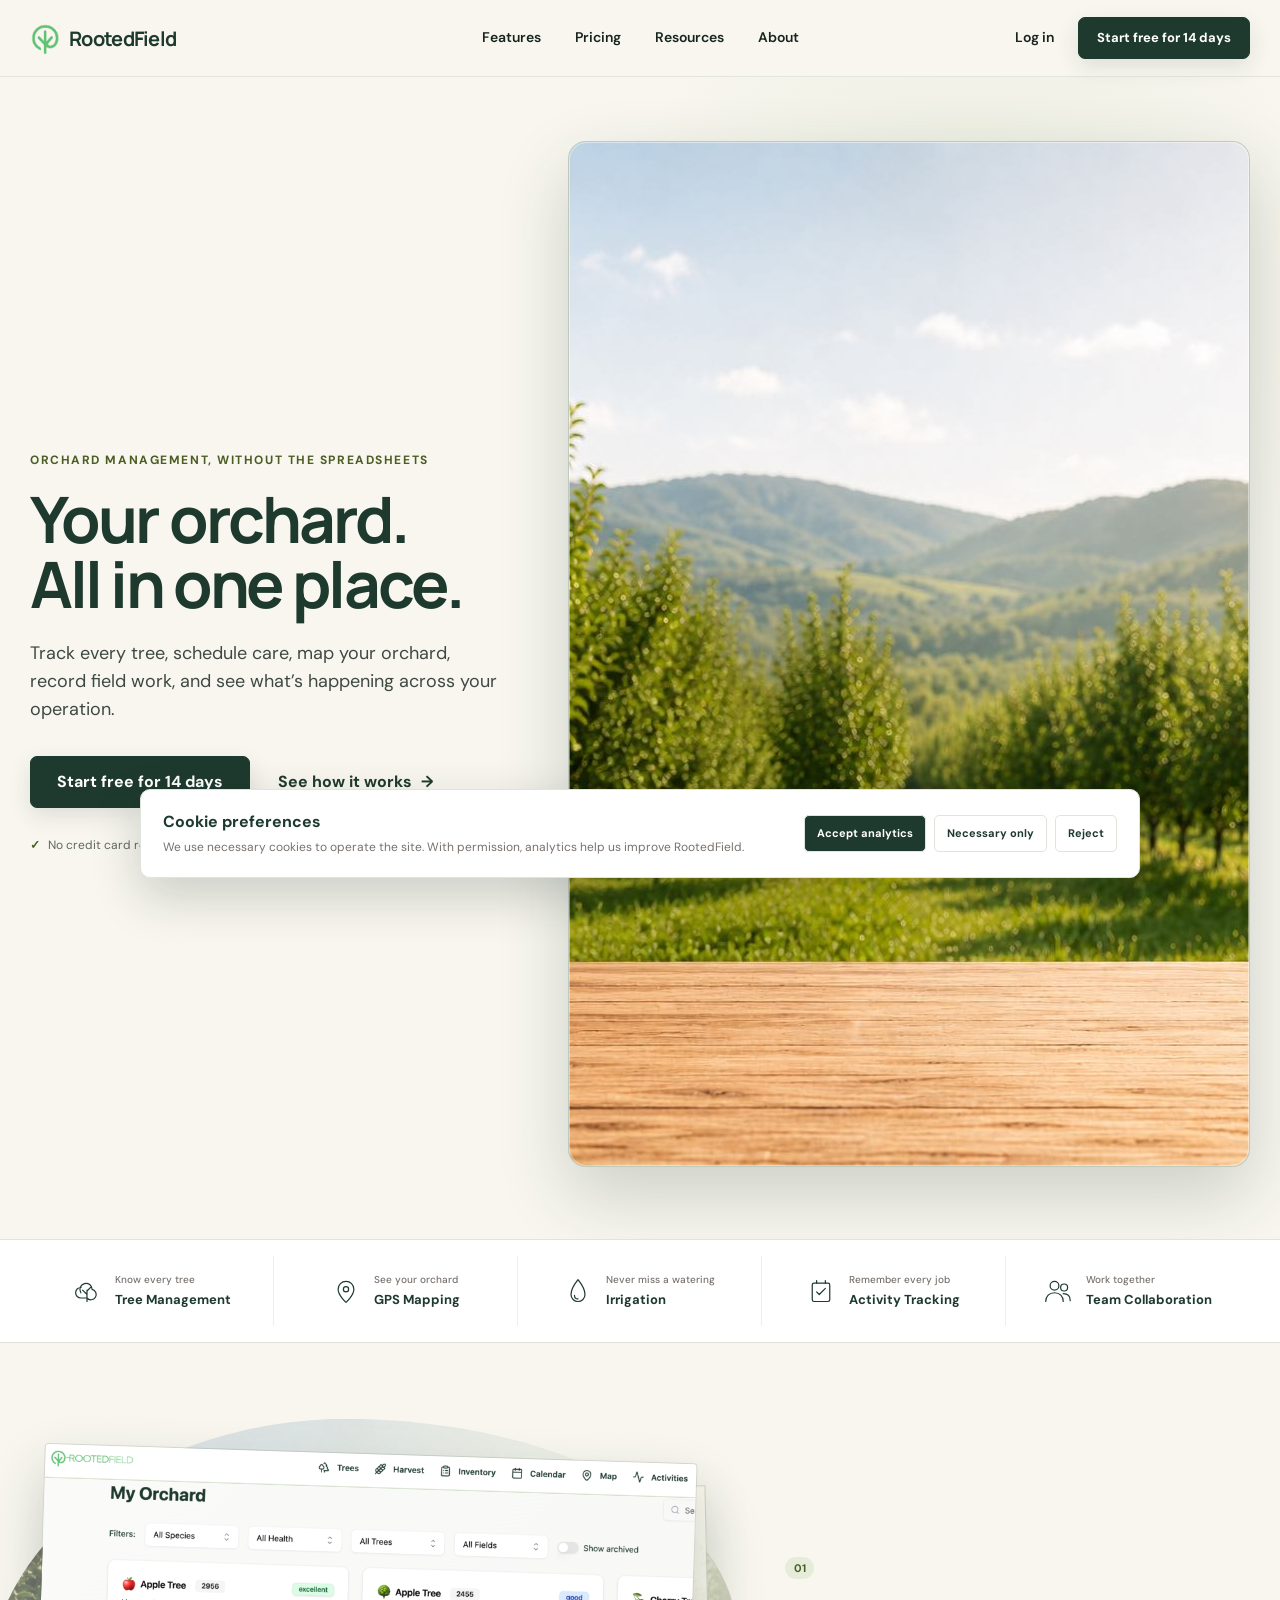
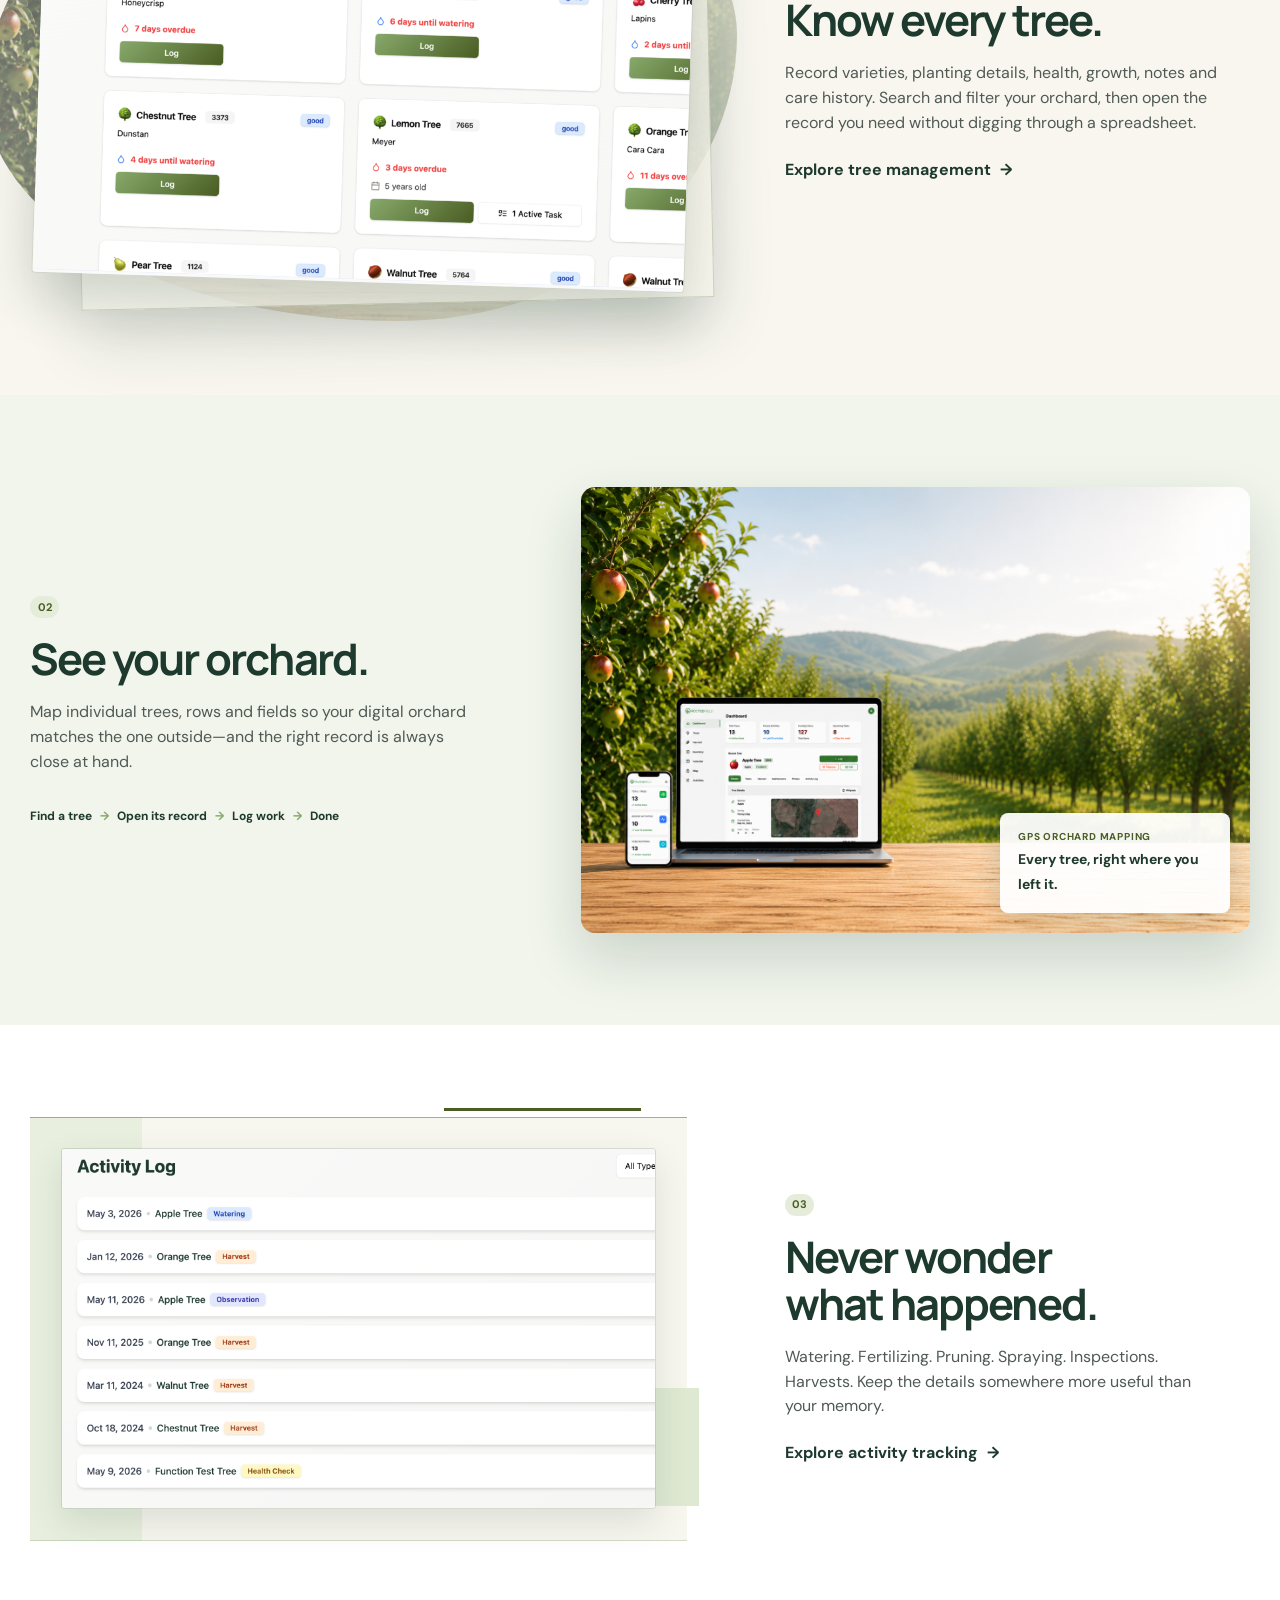
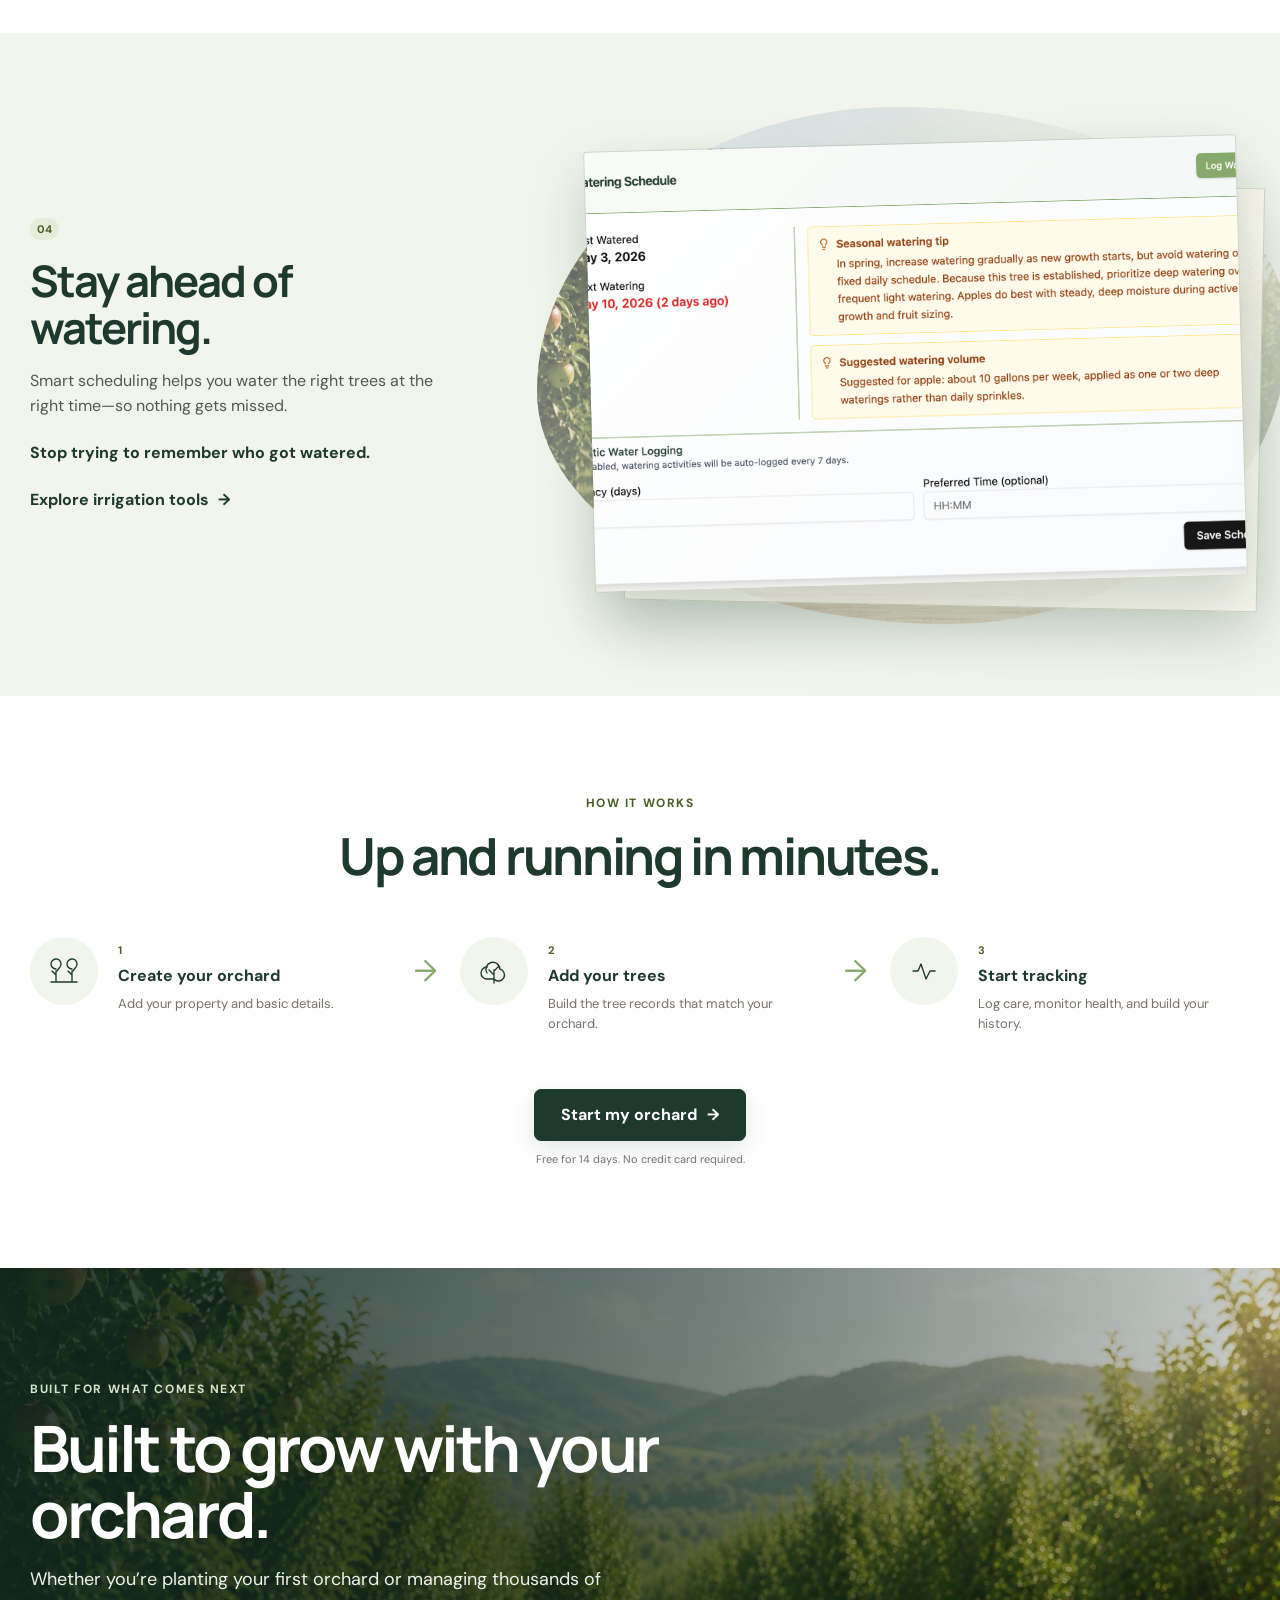
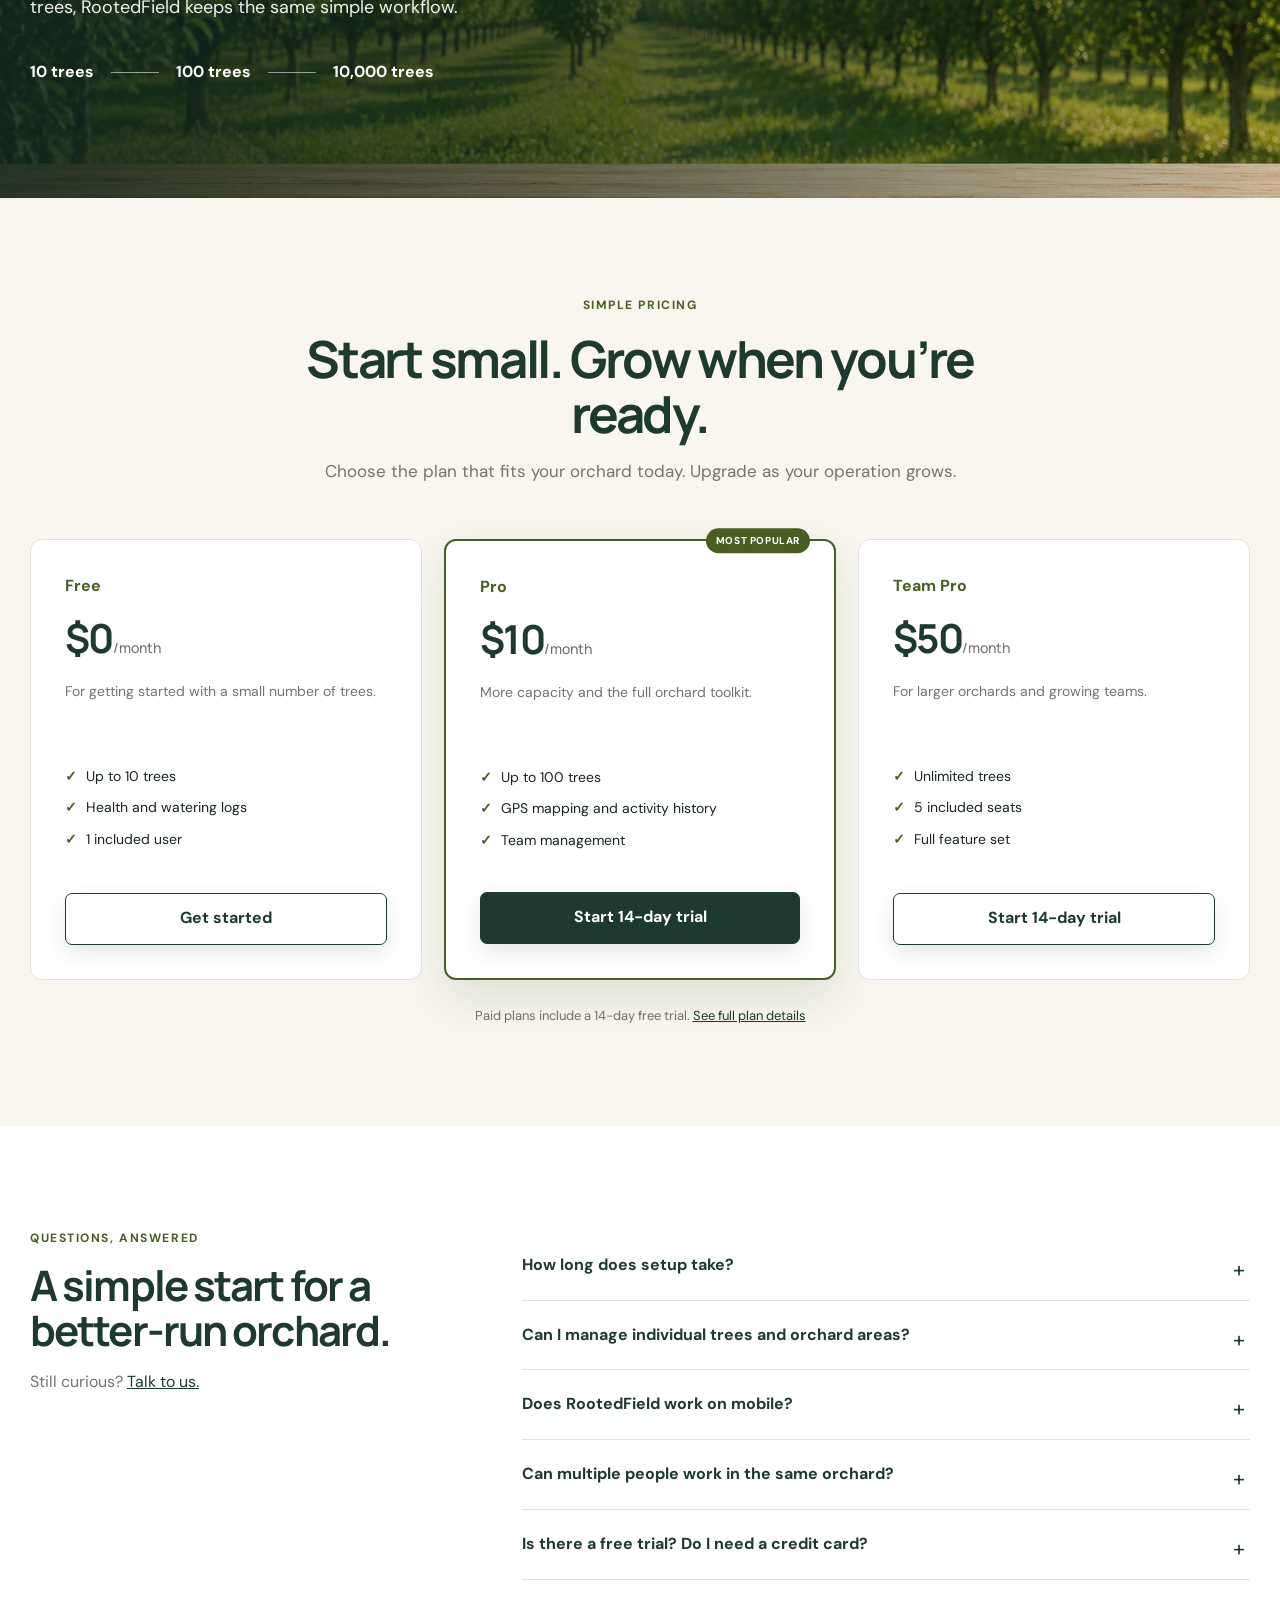
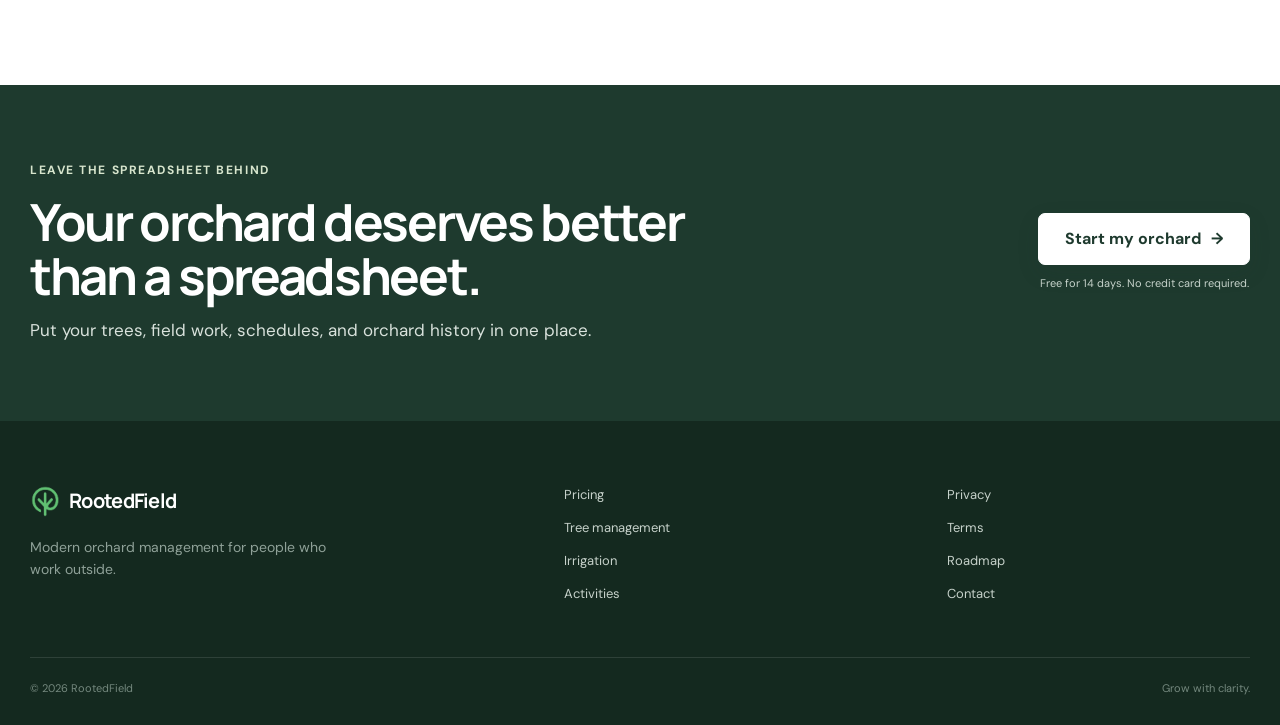
==== index.html @ 136c14ed "Improve signup attribution tracking" ====
<!DOCTYPE html>
<html lang="en">
<head>
  <meta charset="UTF-8">
  <meta name="viewport" content="width=device-width, initial-scale=1.0">
  <title>RootedField | Orchard Management Software for Tree Tracking, Irrigation & Farm Operations</title>
  <meta name="description" content="RootedField is orchard management software for tracking trees, managing irrigation schedules, logging orchard activities, mapping tree locations, and organizing farm operations.">
  <meta name="robots" content="index, follow">
  <meta name="theme-color" content="#1e3a2e">
  <link rel="canonical" href="https://rootedfield.com/">
  <link rel="icon" href="/favicon.ico">
  <link rel="icon" type="image/png" sizes="32x32" href="/favicon-32x32.png">
  <link rel="apple-touch-icon" sizes="180x180" href="/apple-touch-icon.png">
  <meta property="og:title" content="RootedField | Your orchard. All in one place.">
  <meta property="og:description" content="Track every tree, schedule care, map your orchard, and record field work in one simple platform.">
  <meta property="og:type" content="website">
  <meta property="og:url" content="https://rootedfield.com/">
  <meta property="og:image" content="https://rootedfield.com/hero-rootedfield.png">
  <meta name="twitter:card" content="summary_large_image">
  <meta name="twitter:title" content="RootedField | Orchard Management Software">
  <meta name="twitter:description" content="Your trees, field work, schedules, and orchard history in one place.">
  <meta name="twitter:image" content="https://rootedfield.com/hero-rootedfield.png">
  <link rel="preconnect" href="https://fonts.googleapis.com">
  <link rel="preconnect" href="https://fonts.gstatic.com" crossorigin>
  <link href="https://fonts.googleapis.com/css2?family=DM+Sans:wght@400;500;600;700&amp;family=Manrope:wght@500;600;700&amp;display=swap" rel="stylesheet">
  <link rel="stylesheet" href="styles.css">
  <link rel="stylesheet" href="product-compositions.css">

  <script type="application/ld+json">
  {"@context":"https://schema.org","@type":"SoftwareApplication","name":"RootedField","applicationCategory":"BusinessApplication","operatingSystem":"Web","url":"https://rootedfield.com/","description":"Orchard management software for tracking trees, irrigation schedules, activities, maps, and farm operations.","offers":{"@type":"Offer","price":"0","priceCurrency":"USD","description":"Free plan and 14-day paid-plan trial available."}}
  </script>
  <script type="application/ld+json">
  {"@context":"https://schema.org","@type":"Organization","name":"RootedField","url":"https://rootedfield.com/","logo":"https://rootedfield.com/logo_only.png","contactPoint":{"@type":"ContactPoint","email":"support@rootedfield.com","contactType":"customer support"}}
  </script>
  <script type="application/ld+json">
  {"@context":"https://schema.org","@type":"FAQPage","mainEntity":[{"@type":"Question","name":"How long does setup take?","acceptedAnswer":{"@type":"Answer","text":"You can create an orchard and begin adding trees in minutes."}},{"@type":"Question","name":"Can RootedField track individual trees?","acceptedAnswer":{"@type":"Answer","text":"Yes. Each tree can have its own health, location, activity, note, and growth record."}},{"@type":"Question","name":"Does RootedField work on mobile?","acceptedAnswer":{"@type":"Answer","text":"Yes. RootedField is web-based and designed to work on phones, tablets, and desktop computers."}},{"@type":"Question","name":"Can multiple people work in the same orchard?","acceptedAnswer":{"@type":"Answer","text":"Yes. Pro and Team Pro include team management, with included seats varying by plan."}},{"@type":"Question","name":"Is there a free trial?","acceptedAnswer":{"@type":"Answer","text":"Yes. Paid plans include a 14-day free trial with no credit card required."}}]}
  </script>

  <script>
    const GA_MEASUREMENT_ID = 'G-RL48W4WSTP';
    const CLARITY_PROJECT_ID = 'wq7iy6zgoy';
    const CONSENT_STORAGE_KEY = 'rootedfield_cookie_consent';
    window.dataLayer = window.dataLayer || [];
    function gtag(){ window.dataLayer.push(arguments); }
    gtag('consent','default',{analytics_storage:'denied',ad_storage:'denied',ad_user_data:'denied',ad_personalization:'denied'});
    function loadGoogleAnalytics(){if(window.rootedFieldGaLoaded)return;window.rootedFieldGaLoaded=true;const s=document.createElement('script');s.async=true;s.src=`https://www.googletagmanager.com/gtag/js?id=${GA_MEASUREMENT_ID}`;document.head.appendChild(s);gtag('js',new Date());gtag('config',GA_MEASUREMENT_ID,{page_path:location.pathname,page_location:location.href,page_title:document.title});}
    loadGoogleAnalytics();
    function loadMicrosoftClarity(){if(window.rootedFieldClarityLoaded)return;window.rootedFieldClarityLoaded=true;(function(c,l,a,r,i,t,y){c[a]=c[a]||function(){(c[a].q=c[a].q||[]).push(arguments)};t=l.createElement(r);t.async=1;t.src='https://www.clarity.ms/tag/'+i;y=l.getElementsByTagName(r)[0];y.parentNode.insertBefore(t,y)})(window,document,'clarity','script',CLARITY_PROJECT_ID);}
    function hideCookieBanner(){const b=document.getElementById('cookie-consent-banner');if(b)b.hidden=true;}
    function acceptAnalytics(){localStorage.setItem(CONSENT_STORAGE_KEY,'analytics');gtag('consent','update',{analytics_storage:'granted',ad_storage:'denied',ad_user_data:'denied',ad_personalization:'denied'});loadGoogleAnalytics();loadMicrosoftClarity();hideCookieBanner();}
    function acceptNecessaryOnly(){localStorage.setItem(CONSENT_STORAGE_KEY,'necessary');hideCookieBanner();}
    function rejectCookies(){localStorage.setItem(CONSENT_STORAGE_KEY,'rejected');hideCookieBanner();}
    function hasAnalyticsConsent(){return localStorage.getItem(CONSENT_STORAGE_KEY)==='analytics';}
    function trackEvent(name,params={}){if(hasAnalyticsConsent()){gtag('event',name,params);if(typeof clarity==='function')clarity('event',name);}}
    document.addEventListener('DOMContentLoaded',()=>{const c=localStorage.getItem(CONSENT_STORAGE_KEY);if(c==='analytics'){gtag('consent','update',{analytics_storage:'granted'});loadGoogleAnalytics();loadMicrosoftClarity();}else if(!c){document.getElementById('cookie-consent-banner').hidden=false;}});
  </script>
</head>
<body>
  <a class="skip-link" href="#main">Skip to content</a>
  <header class="site-header">
    <div class="shell header-inner">
      <a class="brand" href="index.html" aria-label="RootedField home">
        <img src="logo_only.png" alt=""><span>RootedField</span>
      </a>
      <button class="menu-toggle" type="button" aria-expanded="false" aria-controls="site-nav"><span></span><span></span><span></span><span class="sr-only">Menu</span></button>
      <nav id="site-nav" class="site-nav" aria-label="Primary navigation">
        <a href="#features">Features</a><a href="pricing.html">Pricing</a><a href="https://rootedfield.featurebase.app/changelog" target="_blank" rel="noopener noreferrer">Resources</a><a href="#about">About</a>
      </nav>
      <div class="header-actions"><a class="login-link" href="https://app.rootedfield.com">Log in</a><a class="button button-small" href="https://app.rootedfield.com/signup?trial=true" data-cta="header">Start free for 14 days</a></div>
    </div>
  </header>

  <main id="main">
    <section class="hero">
      <div class="shell hero-grid">
        <div class="hero-copy">
          <p class="eyebrow">Orchard management, without the spreadsheets</p>
          <h1>Your orchard.<br>All in one place.</h1>
          <p class="lede">Track every tree, schedule care, map your orchard, record field work, and see what’s happening across your operation.</p>
          <div class="button-row"><a class="button" href="https://app.rootedfield.com/signup?trial=true" data-cta="hero">Start free for 14 days</a><a class="text-link" href="#features">See how it works <span aria-hidden="true">→</span></a></div>
          <ul class="proof-list" aria-label="Trial details"><li>No credit card required</li><li>Free plan available</li><li>Works on any device</li></ul>
        </div>
        <div class="hero-visual">
          <div class="hero-image-wrap"><img src="hero-orchard.jpg" alt="Rows of apple trees in a sunlit orchard beneath green mountains" width="1536" height="1024"></div>
        </div>
      </div>
    </section>

    <section class="capabilities" aria-label="Product capabilities">
      <div class="shell capability-row">
        <a href="#tree-management"><svg aria-hidden="true"><use href="#icon-tree"/></svg><span><small>Know every tree</small>Tree Management</span></a>
        <a href="#mapping"><svg aria-hidden="true"><use href="#icon-pin"/></svg><span><small>See your orchard</small>GPS Mapping</span></a>
        <a href="#irrigation"><svg aria-hidden="true"><use href="#icon-drop"/></svg><span><small>Never miss a watering</small>Irrigation</span></a>
        <a href="#activity"><svg aria-hidden="true"><use href="#icon-check"/></svg><span><small>Remember every job</small>Activity Tracking</span></a>
        <a href="#pricing"><svg aria-hidden="true"><use href="#icon-team"/></svg><span><small>Work together</small>Team Collaboration</span></a>
      </div>
    </section>

    <section id="features" class="product-story">
      <article id="tree-management" class="feature feature-warm">
        <div class="shell feature-grid visual-first">
          <div class="screenshot-frame screenshot-trees composition-editorial tilt-right"><img src="tree-management.png" alt="RootedField tree management screen with orchard filters, tree records, health status, and watering dates" loading="lazy" width="2710" height="1312"></div>
          <div class="feature-copy"><span class="section-number">01</span><h2>Know every tree.</h2><p>Record varieties, planting details, health, growth, notes and care history. Search and filter your orchard, then open the record you need without digging through a spreadsheet.</p><a class="text-link" href="tree-management.html">Explore tree management <span aria-hidden="true">→</span></a></div>
        </div>
      </article>
      <article id="mapping" class="feature feature-pale">
        <div class="shell feature-grid">
          <div class="feature-copy"><span class="section-number">02</span><h2>See your orchard.</h2><p>Map individual trees, rows and fields so your digital orchard matches the one outside—and the right record is always close at hand.</p><ol class="mini-flow"><li>Find a tree</li><li>Open its record</li><li>Log work</li><li>Done</li></ol></div>
          <div class="map-visual"><img src="hero-rootedfield.png" alt="RootedField orchard dashboard with a mapped tree location" loading="lazy" width="1536" height="1024"><div class="map-caption"><span>GPS orchard mapping</span><strong>Every tree, right where you left it.</strong></div></div>
        </div>
      </article>
      <article id="activity" class="feature">
        <div class="shell feature-grid visual-first">
          <div class="screenshot-frame screenshot-activity composition-modular"><img src="farm-field-activity-tracking.png" alt="RootedField activity log showing watering, harvest, observation, and health-check records" loading="lazy" width="2398" height="1084"></div>
          <div class="feature-copy"><span class="section-number">03</span><h2>Never wonder<br>what happened.</h2><p>Watering. Fertilizing. Pruning. Spraying. Inspections. Harvests. Keep the details somewhere more useful than your memory.</p><a class="text-link" href="farm-field-activity-tracking.html">Explore activity tracking <span aria-hidden="true">→</span></a></div>
        </div>
      </article>
      <article id="irrigation" class="feature feature-pale">
        <div class="shell feature-grid">
          <div class="feature-copy"><span class="section-number">04</span><h2>Stay ahead of watering.</h2><p>Smart scheduling helps you water the right trees at the right time—so nothing gets missed.</p><p class="quiet-emphasis">Stop trying to remember who got watered.</p><a class="text-link" href="orchard-irrigation-management.html">Explore irrigation tools <span aria-hidden="true">→</span></a></div>
          <div class="screenshot-frame screenshot-water composition-editorial tilt-left"><img src="orchard-irrigation-management.png" alt="RootedField watering schedule with last-watered date, overdue status, seasonal guidance, and automatic scheduling" loading="lazy" width="2028" height="1132"></div>
        </div>
      </article>
    </section>

    <section class="how-it-works">
      <div class="shell"><div class="section-heading"><p class="eyebrow">How it works</p><h2>Up and running in minutes.</h2></div>
        <ol class="steps"><li><span class="step-icon"><svg aria-hidden="true"><use href="#icon-orchard"/></svg></span><div><span class="step-number">1</span><h3>Create your orchard</h3><p>Add your property and basic details.</p></div></li><li><span class="step-icon"><svg aria-hidden="true"><use href="#icon-tree"/></svg></span><div><span class="step-number">2</span><h3>Add your trees</h3><p>Build the tree records that match your orchard.</p></div></li><li><span class="step-icon"><svg aria-hidden="true"><use href="#icon-activity"/></svg></span><div><span class="step-number">3</span><h3>Start tracking</h3><p>Log care, monitor health, and build your history.</p></div></li></ol>
        <div class="center-cta"><a class="button" href="https://app.rootedfield.com/signup?trial=true" data-cta="how_it_works">Start my orchard <span aria-hidden="true">→</span></a><small>Free for 14 days. No credit card required.</small></div>
      </div>
    </section>

    <section id="about" class="scale-section"><div class="scale-overlay"></div><div class="shell scale-content"><p class="eyebrow light">Built for what comes next</p><h2>Built to grow with your orchard.</h2><p>Whether you’re planting your first orchard or managing thousands of trees, RootedField keeps the same simple workflow.</p><div class="scale-count"><span>10 trees</span><i></i><span>100 trees</span><i></i><span>10,000 trees</span></div></div></section>

    <section id="pricing" class="pricing-section"><div class="shell"><div class="section-heading"><p class="eyebrow">Simple pricing</p><h2>Start small. Grow when you’re ready.</h2><p>Choose the plan that fits your orchard today. Upgrade as your operation grows.</p></div>
      <div class="pricing-grid">
        <article class="price-card"><p class="plan-name">Free</p><h3>$0<small>/month</small></h3><p>For getting started with a small number of trees.</p><ul><li>Up to 10 trees</li><li>Health and watering logs</li><li>1 included user</li></ul><a class="button button-outline" href="https://app.rootedfield.com" data-cta="pricing_free">Get started</a></article>
        <article class="price-card featured"><span class="popular">Most popular</span><p class="plan-name">Pro</p><h3>$10<small>/month</small></h3><p>More capacity and the full orchard toolkit.</p><ul><li>Up to 100 trees</li><li>GPS mapping and activity history</li><li>Team management</li></ul><a class="button" href="https://app.rootedfield.com/Pricing" data-cta="pricing_pro">Start 14-day trial</a></article>
        <article class="price-card"><p class="plan-name">Team Pro</p><h3>$50<small>/month</small></h3><p>For larger orchards and growing teams.</p><ul><li>Unlimited trees</li><li>5 included seats</li><li>Full feature set</li></ul><a class="button button-outline" href="https://app.rootedfield.com/Pricing" data-cta="pricing_team">Start 14-day trial</a></article>
      </div><p class="pricing-note">Paid plans include a 14-day free trial. <a href="pricing.html">See full plan details</a></p></div>
    </section>

    <section class="faq-section"><div class="shell faq-grid"><div><p class="eyebrow">Questions, answered</p><h2>A simple start for a better-run orchard.</h2><p class="faq-intro">Still curious? <a href="mailto:support@rootedfield.com">Talk to us.</a></p></div><div class="faq-list">
      <details><summary>How long does setup take?</summary><p>You can create your orchard and begin adding tree records in minutes. Start with the trees you need most, then build from there.</p></details>
      <details><summary>Can I manage individual trees and orchard areas?</summary><p>Yes. RootedField supports individual tree records, GPS locations, fields, health information, notes, and care history.</p></details>
      <details><summary>Does RootedField work on mobile?</summary><p>Yes. RootedField is web-based and designed to work on phones, tablets, and desktop computers.</p></details>
      <details><summary>Can multiple people work in the same orchard?</summary><p>Yes. Team management is available on paid plans. Pro includes one seat, while Team Pro includes five; additional users are available for either plan.</p></details>
      <details><summary>Is there a free trial? Do I need a credit card?</summary><p>Paid plans include a 14-day free trial, and no credit card is required to get started. A Free plan is also available.</p></details>
    </div></div></section>

    <section class="final-cta"><div class="shell final-cta-inner"><div><p class="eyebrow light">Leave the spreadsheet behind</p><h2>Your orchard deserves better than a spreadsheet.</h2><p>Put your trees, field work, schedules, and orchard history in one place.</p></div><div><a class="button button-light" href="https://app.rootedfield.com/signup?trial=true" data-cta="final">Start my orchard <span aria-hidden="true">→</span></a><small>Free for 14 days. No credit card required.</small></div></div></section>
  </main>

  <footer class="site-footer"><div class="shell footer-grid"><div><a class="brand footer-brand" href="index.html"><img src="logo_only.png" alt=""><span>RootedField</span></a><p>Modern orchard management for people who work outside.</p></div><nav aria-label="Footer navigation"><a href="pricing.html">Pricing</a><a href="tree-management.html">Tree management</a><a href="orchard-irrigation-management.html">Irrigation</a><a href="farm-field-activity-tracking.html">Activities</a></nav><nav aria-label="Legal and support"><a href="privacy.html">Privacy</a><a href="terms.html">Terms</a><a href="https://rootedfield.featurebase.app/roadmap" target="_blank" rel="noopener noreferrer">Roadmap</a><a href="mailto:support@rootedfield.com">Contact</a></nav></div><div class="shell footer-bottom"><span>© <span id="year"></span> RootedField</span><span>Grow with clarity.</span></div></footer>

  <div id="cookie-consent-banner" class="cookie-banner" hidden><div><strong>Cookie preferences</strong><p>We use necessary cookies to operate the site. With permission, analytics help us improve RootedField.</p></div><div class="cookie-actions"><button onclick="acceptAnalytics()">Accept analytics</button><button onclick="acceptNecessaryOnly()">Necessary only</button><button onclick="rejectCookies()">Reject</button></div></div>

  <svg class="svg-sprite" aria-hidden="true"><defs>
    <symbol id="icon-tree" viewBox="0 0 32 32"><path d="M16 28V15m0 5-5-5m5 1 5-5M9 18a7 7 0 1 1 12.9-3.8A6 6 0 1 1 16 24H9a6 6 0 0 1 0-12h.3"/></symbol>
    <symbol id="icon-pin" viewBox="0 0 32 32"><path d="M25 14c0 7-9 15-9 15S7 21 7 14a9 9 0 1 1 18 0Z"/><circle cx="16" cy="14" r="3"/></symbol>
    <symbol id="icon-drop" viewBox="0 0 32 32"><path d="M16 3S8 13 8 20a8 8 0 0 0 16 0c0-7-8-17-8-17Z"/><path d="M12 21a4 4 0 0 0 4 4"/></symbol>
    <symbol id="icon-check" viewBox="0 0 32 32"><rect x="6" y="7" width="20" height="21" rx="2"/><path d="M11 7V4m10 3V4M11 17l3 3 7-7"/></symbol>
    <symbol id="icon-team" viewBox="0 0 32 32"><circle cx="12" cy="10" r="5"/><circle cx="23" cy="12" r="4"/><path d="M2 28c0-6 4-10 10-10s10 4 10 10m0-9c5 0 8 3 8 8"/></symbol>
    <symbol id="icon-orchard" viewBox="0 0 32 32"><path d="M3 27h26M8 27V16m16 11V16M8 20l-4-4m4 1 4-5m12 8-4-4m4 1 4-5M8 14a5 5 0 1 1 4.6-3M24 14a5 5 0 1 1 4.6-3"/></symbol>
    <symbol id="icon-activity" viewBox="0 0 32 32"><path d="M5 16h5l3-7 5 15 4-8h5"/></symbol>
  </defs></svg>
  <script src="script.js"></script>
</body>
</html>
---- styles.css ----
:root{--forest:#1e3a2e;--sage:#87a96b;--olive:#4a5d23;--stone:#78716c;--ink:#17251e;--ivory:#f8f6ef;--pale:#f1f5ec;--line:#dfe4dc;--white:#fff;--shell:1220px;--radius:14px}
*{box-sizing:border-box}html{scroll-behavior:smooth}body{margin:0;color:var(--ink);background:var(--ivory);font-family:"DM Sans",sans-serif;line-height:1.55;-webkit-font-smoothing:antialiased}img{max-width:100%;display:block}a{color:inherit;text-decoration:none}button{font:inherit}.shell{width:min(calc(100% - 48px),var(--shell));margin-inline:auto}.skip-link{position:fixed;top:8px;left:8px;z-index:1000;padding:10px 16px;background:#fff;transform:translateY(-150%)}.skip-link:focus{transform:none}.sr-only{position:absolute;width:1px;height:1px;padding:0;margin:-1px;overflow:hidden;clip:rect(0,0,0,0);white-space:nowrap;border:0}.site-header{position:sticky;top:0;z-index:50;background:rgba(248,246,239,.93);border-bottom:1px solid rgba(30,58,46,.09);backdrop-filter:blur(14px)}.header-inner{height:76px;display:grid;grid-template-columns:1fr auto 1fr;align-items:center;gap:30px}.brand img{width:154px;height:auto}.site-nav{display:flex;align-items:center;gap:34px;font-size:14px;font-weight:600}.site-nav a,.login-link{transition:color .2s}.site-nav a:hover,.login-link:hover{color:var(--olive)}.header-actions{display:flex;justify-content:flex-end;align-items:center;gap:24px;font-size:14px;font-weight:600}.button{display:inline-flex;justify-content:center;align-items:center;gap:10px;min-height:52px;padding:0 26px;border:1px solid var(--forest);border-radius:7px;background:var(--forest);color:#fff;font-weight:700;box-shadow:0 8px 22px rgba(30,58,46,.12);transition:transform .2s,background .2s,box-shadow .2s}.button:hover{background:#284c3d;transform:translateY(-2px);box-shadow:0 12px 28px rgba(30,58,46,.18)}.button-small{min-height:42px;padding-inline:18px;font-size:13px}.menu-toggle{display:none;border:0;background:transparent;padding:8px}.menu-toggle span:not(.sr-only){display:block;width:24px;height:2px;margin:5px;background:var(--forest)}
.hero{padding:64px 0 72px;background:radial-gradient(circle at 76% 20%,rgba(135,169,107,.14),transparent 28%),var(--ivory);overflow:hidden}.hero-grid{display:grid;grid-template-columns:.82fr 1.18fr;gap:64px;align-items:center}.eyebrow{margin:0 0 18px;color:var(--olive);font-size:12px;line-height:1.2;font-weight:700;letter-spacing:.13em;text-transform:uppercase}.hero h1,.feature h2,.section-heading h2,.scale-content h2,.faq-grid h2,.final-cta h2{font-family:"Manrope",sans-serif;letter-spacing:-.045em}.hero h1{font-size:clamp(48px,5vw,72px);line-height:1.02;margin:0 0 24px;color:var(--forest)}.lede{max-width:520px;margin:0 0 32px;color:#3f4944;font-size:18px}.button-row{display:flex;align-items:center;gap:28px}.text-link{font-weight:700;color:var(--forest);white-space:nowrap}.text-link span{display:inline-block;margin-left:5px;transition:transform .2s}.text-link:hover span{transform:translateX(4px)}.proof-list{display:flex;flex-wrap:wrap;gap:12px 22px;margin:28px 0 0;padding:0;list-style:none;color:#5f6863;font-size:12px}.proof-list li:before{content:"✓";margin-right:8px;color:var(--olive);font-weight:700}.hero-visual{position:relative;min-width:0}.hero-image-wrap{position:relative;overflow:hidden;border:1px solid rgba(30,58,46,.15);border-radius:18px;background:#dce4d4;box-shadow:0 28px 70px rgba(30,58,46,.2)}.hero-image-wrap:after{content:"";position:absolute;inset:0;box-shadow:inset 0 0 0 1px rgba(255,255,255,.42);border-radius:inherit;pointer-events:none}.hero-image-wrap img{width:100%;aspect-ratio:1.43;object-fit:cover;object-position:center}.product-label{position:absolute;right:-18px;bottom:26px;display:flex;align-items:center;gap:12px;padding:12px 16px;background:rgba(255,255,255,.94);border:1px solid #e6e9e2;border-radius:9px;box-shadow:0 12px 30px rgba(30,58,46,.18);font-size:11px;color:var(--stone)}.product-label strong{display:block;color:var(--forest);font-size:12px}.live-dot{width:9px;height:9px;border-radius:50%;background:var(--sage);box-shadow:0 0 0 5px rgba(135,169,107,.16)}
.capabilities{background:#fff;border-block:1px solid var(--line)}.capability-row{display:grid;grid-template-columns:repeat(5,1fr);min-height:102px;align-items:center}.capability-row a{display:flex;align-items:center;justify-content:center;gap:14px;min-width:0;padding:16px;border-right:1px solid #edf0eb}.capability-row a:last-child{border-right:0}.capability-row svg{width:28px;height:28px;fill:none;stroke:var(--forest);stroke-width:1.4;stroke-linecap:round;stroke-linejoin:round;flex:none}.capability-row span{font-size:13px;font-weight:700;color:var(--forest)}.capability-row small{display:block;margin-bottom:2px;color:var(--stone);font-size:10px;font-weight:500;white-space:nowrap}
.feature{padding:92px 0;background:#fff;overflow:hidden}.feature-warm{background:var(--ivory)}.feature-pale{background:var(--pale)}.feature-grid{display:grid;grid-template-columns:minmax(0,1.18fr) minmax(290px,.82fr);align-items:center;gap:86px}.feature-grid:not(.visual-first){grid-template-columns:minmax(290px,.82fr) minmax(0,1.18fr)}.feature-copy{max-width:440px}.section-number{display:inline-flex;align-items:center;justify-content:center;width:29px;height:22px;margin-bottom:17px;border-radius:20px;background:#e5edda;color:var(--olive);font-size:11px;font-weight:700}.feature h2{margin:0 0 18px;color:var(--forest);font-size:clamp(34px,3.4vw,49px);line-height:1.08}.feature-copy>p{margin:0 0 22px;color:#505a55;font-size:16px}.feature-copy .quiet-emphasis{color:var(--forest);font-weight:700}.screenshot-frame{position:relative;overflow:hidden;border:1px solid #d9ded7;border-radius:var(--radius);background:#fff;box-shadow:0 24px 50px rgba(30,58,46,.13)}.screenshot-frame img{width:100%;height:100%;object-fit:cover}.screenshot-trees{aspect-ratio:1.52}.screenshot-trees img{object-position:left top}.screenshot-activity{aspect-ratio:1.55}.screenshot-activity img{object-position:left top}.screenshot-water{aspect-ratio:1.48}.screenshot-water img{object-position:center top}.map-visual{position:relative;overflow:hidden;aspect-ratio:1.5;border-radius:var(--radius);box-shadow:0 24px 55px rgba(30,58,46,.18)}.map-visual img{width:100%;height:100%;object-fit:cover;object-position:center}.map-caption{position:absolute;right:20px;bottom:20px;max-width:230px;padding:16px 18px;background:rgba(255,255,255,.94);border-radius:8px;box-shadow:0 8px 30px rgba(30,58,46,.2)}.map-caption span{display:block;margin-bottom:3px;color:var(--olive);font-size:10px;font-weight:700;text-transform:uppercase;letter-spacing:.08em}.map-caption strong{font-size:14px;color:var(--forest)}.mini-flow{display:flex;flex-wrap:wrap;gap:10px 25px;margin:32px 0 0;padding:0;list-style:none;color:var(--forest);font-size:12px;font-weight:700}.mini-flow li{position:relative}.mini-flow li:not(:last-child):after{content:"→";position:absolute;left:calc(100% + 8px);color:var(--sage)}
.how-it-works{padding:100px 0;background:#fff}.section-heading{text-align:center;max-width:720px;margin:0 auto 54px}.section-heading h2{margin:0;color:var(--forest);font-size:clamp(36px,4vw,52px);line-height:1.08}.section-heading>p:not(.eyebrow){color:var(--stone);font-size:17px}.steps{display:grid;grid-template-columns:repeat(3,1fr);gap:70px;margin:0;padding:0;list-style:none}.steps li{position:relative;display:grid;grid-template-columns:68px 1fr;gap:20px;align-items:start}.steps li:not(:last-child):after{content:"→";position:absolute;right:-35px;top:34px;color:var(--sage);font-size:30px;line-height:1;transform:translate(50%,-50%)}.step-icon{display:grid;place-items:center;width:68px;height:68px;border-radius:50%;background:var(--pale)}.step-icon svg{width:32px;height:32px;fill:none;stroke:var(--forest);stroke-width:1.35;stroke-linecap:round;stroke-linejoin:round}.step-number{font-size:11px;font-weight:700;color:var(--olive)}.steps h3{margin:2px 0 5px;color:var(--forest);font-size:16px}.steps p{margin:0;color:var(--stone);font-size:13px}.center-cta{display:flex;flex-direction:column;align-items:center;gap:10px;margin-top:55px}.center-cta small,.final-cta small{color:var(--stone);font-size:11px}
.scale-section{position:relative;min-height:530px;display:flex;align-items:center;background:url('hero-rootedfield.png') center 58%/cover no-repeat;color:#fff}.scale-overlay{position:absolute;inset:0;background:linear-gradient(90deg,rgba(18,40,31,.9),rgba(18,40,31,.58) 55%,rgba(18,40,31,.22))}.scale-content{position:relative;z-index:1}.eyebrow.light{color:#d7e5cd}.scale-content h2{max-width:650px;margin:0 0 18px;font-size:clamp(42px,5vw,64px);line-height:1.04}.scale-content>p:not(.eyebrow){max-width:580px;margin:0;color:#eef3eb;font-size:18px}.scale-count{display:flex;align-items:center;gap:17px;margin-top:38px;font-weight:700}.scale-count i{width:48px;height:1px;background:rgba(255,255,255,.55)}
.pricing-section{padding:100px 0;background:var(--ivory)}.pricing-grid{display:grid;grid-template-columns:repeat(3,1fr);gap:22px;align-items:stretch}.price-card{position:relative;display:flex;flex-direction:column;padding:34px;border:1px solid #dfe3dc;border-radius:12px;background:#fff}.price-card.featured{border:2px solid var(--olive);box-shadow:0 18px 45px rgba(30,58,46,.12)}.popular{position:absolute;top:0;right:24px;transform:translateY(-50%);padding:5px 10px;border-radius:20px;background:var(--olive);color:#fff;font-size:10px;font-weight:700;text-transform:uppercase;letter-spacing:.06em}.plan-name{margin:0;color:var(--olive);font-weight:700}.price-card h3{margin:8px 0 12px;color:var(--forest);font-family:"Manrope",sans-serif;font-size:40px;letter-spacing:-.04em}.price-card h3 small{font-size:14px;color:var(--stone);font-weight:500;letter-spacing:0}.price-card>p:not(.plan-name){min-height:50px;margin:0;color:var(--stone);font-size:14px}.price-card ul{margin:25px 0 30px;padding:0;list-style:none}.price-card li{margin:10px 0;font-size:14px}.price-card li:before{content:"✓";margin-right:9px;color:var(--olive);font-weight:700}.price-card .button{margin-top:auto}.button-outline{color:var(--forest);background:transparent}.button-outline:hover{color:#fff}.pricing-note{text-align:center;margin:26px 0 0;color:var(--stone);font-size:13px}.pricing-note a{text-decoration:underline;color:var(--forest)}
.faq-section{padding:105px 0;background:#fff}.faq-grid{display:grid;grid-template-columns:.7fr 1.3fr;gap:100px}.faq-grid h2{margin:0;color:var(--forest);font-size:42px;line-height:1.08}.faq-intro{color:var(--stone)}.faq-intro a{text-decoration:underline;color:var(--forest)}.faq-list details{border-bottom:1px solid var(--line)}.faq-list summary{position:relative;padding:22px 40px 22px 0;color:var(--forest);font-weight:700;cursor:pointer;list-style:none}.faq-list summary::-webkit-details-marker{display:none}.faq-list summary:after{content:"+";position:absolute;right:5px;font-size:22px;font-weight:400}.faq-list details[open] summary:after{content:"−"}.faq-list details p{margin:0;padding:0 50px 22px 0;color:var(--stone);font-size:14px}
.final-cta{padding:78px 0;background:var(--forest);color:#fff}.final-cta-inner{display:grid;grid-template-columns:1fr auto;align-items:center;gap:60px}.final-cta h2{max-width:760px;margin:0 0 14px;font-size:clamp(36px,4vw,54px);line-height:1.05}.final-cta p:not(.eyebrow){margin:0;color:#d9e2dc;font-size:17px}.final-cta-inner>div:last-child{display:flex;flex-direction:column;align-items:center;gap:10px}.button-light{background:#fff;border-color:#fff;color:var(--forest)}.button-light:hover{background:#eff4eb;color:var(--forest)}.final-cta small{color:#c7d3cb}
.site-footer{padding:64px 0 28px;background:#14291f;color:#c6d1ca}.footer-grid{display:grid;grid-template-columns:1.5fr 1fr 1fr;gap:80px}.footer-brand img{filter:brightness(0) invert(1);opacity:.9}.footer-grid p{max-width:320px;color:#8fa198;font-size:14px}.footer-grid nav{display:flex;flex-direction:column;gap:13px;font-size:13px}.footer-grid nav a:hover{color:#fff}.footer-bottom{display:flex;justify-content:space-between;margin-top:52px;padding-top:22px;border-top:1px solid rgba(255,255,255,.11);color:#74887e;font-size:11px}.cookie-banner{position:fixed;z-index:100;left:22px;right:22px;bottom:22px;display:flex;align-items:center;justify-content:space-between;gap:25px;max-width:1000px;margin:auto;padding:20px 22px;border:1px solid var(--line);border-radius:10px;background:#fff;box-shadow:0 18px 50px rgba(20,41,31,.2)}.cookie-banner[hidden]{display:none}.cookie-banner strong{color:var(--forest)}.cookie-banner p{margin:4px 0 0;color:var(--stone);font-size:12px}.cookie-actions{display:flex;gap:8px;flex:none}.cookie-actions button{padding:9px 12px;border:1px solid var(--line);border-radius:5px;background:#fff;color:var(--forest);font-size:11px;font-weight:700;cursor:pointer}.cookie-actions button:first-child{background:var(--forest);color:#fff}.svg-sprite{position:absolute;width:0;height:0;overflow:hidden}
@media(max-width:980px){.header-inner{grid-template-columns:1fr auto}.header-actions{display:none}.menu-toggle{display:block}.site-nav{position:absolute;left:0;right:0;top:76px;display:none;flex-direction:column;align-items:stretch;gap:0;padding:12px 24px 22px;background:var(--ivory);border-bottom:1px solid var(--line)}.site-nav.open{display:flex}.site-nav a{padding:12px 0}.hero-grid{grid-template-columns:1fr;gap:42px}.hero-copy{max-width:680px}.capability-row{overflow-x:auto;grid-template-columns:repeat(5,210px);justify-content:start}.feature-grid,.feature-grid:not(.visual-first){gap:46px}.steps{gap:35px}.steps li{grid-template-columns:55px 1fr;gap:13px}.step-icon{width:55px;height:55px}.steps li:not(:last-child):after{display:none}.faq-grid{gap:55px}.footer-grid{gap:45px}}
@media(max-width:720px){.shell{width:min(calc(100% - 32px),var(--shell))}.site-header{position:relative}.header-inner{height:68px}.site-nav{top:68px}.brand img{width:140px}.hero{padding:44px 0 54px}.hero h1{font-size:47px}.lede{font-size:16px}.button-row{align-items:flex-start;flex-direction:column;gap:18px}.proof-list{gap:8px 14px}.product-label{right:10px;bottom:10px}.feature{padding:70px 0}.feature-grid,.feature-grid:not(.visual-first){display:flex;flex-direction:column;gap:36px}.feature-grid:not(.visual-first) .feature-copy{order:0}.feature-grid:not(.visual-first)>:not(.feature-copy){order:1}.feature-copy{max-width:none}.feature h2{font-size:38px}.screenshot-frame,.map-visual{width:100%}.screenshot-trees{aspect-ratio:1.15}.screenshot-activity{aspect-ratio:1.2}.screenshot-water{aspect-ratio:1.2}.steps{grid-template-columns:1fr;gap:30px;max-width:440px;margin:auto}.how-it-works,.pricing-section,.faq-section{padding:75px 0}.scale-section{min-height:500px}.scale-count{font-size:13px;gap:8px}.scale-count i{width:20px}.pricing-grid{grid-template-columns:1fr;gap:18px}.price-card>p:not(.plan-name){min-height:0}.faq-grid{grid-template-columns:1fr;gap:30px}.faq-grid h2{font-size:38px}.final-cta-inner{grid-template-columns:1fr;gap:32px}.final-cta-inner>div:last-child{align-items:flex-start}.footer-grid{grid-template-columns:1fr 1fr;gap:35px}.footer-grid>div{grid-column:1/-1}.cookie-banner{left:12px;right:12px;bottom:12px;flex-direction:column;align-items:stretch}.cookie-actions{flex-wrap:wrap}}
@media(prefers-reduced-motion:reduce){html{scroll-behavior:auto}*,*:before,*:after{animation-duration:.01ms!important;transition-duration:.01ms!important}}
.scale-section{background-image:url('hero-orchard.jpg')}
.pricing-hero{padding:92px 0 112px;text-align:center;background:radial-gradient(circle at 50% 0,rgba(135,169,107,.2),transparent 38%),var(--ivory)}.pricing-hero-inner{max-width:880px}.pricing-hero h1{margin:0;color:var(--forest);font-family:"Manrope",sans-serif;font-size:clamp(48px,6vw,76px);line-height:1.02;letter-spacing:-.05em}.pricing-hero-inner>p:not(.eyebrow){max-width:650px;margin:24px auto 0;color:#4c5751;font-size:18px}.pricing-hero .proof-list{justify-content:center;margin-top:28px}.pricing-plans{padding:0 0 100px;background:linear-gradient(var(--ivory) 0 130px,#fff 130px)}.pricing-grid-full{align-items:stretch}.pricing-grid-full .price-card{padding:38px}.pricing-grid-full .price-card>div>p:not(.plan-name){min-height:68px;margin:0;color:var(--stone);font-size:14px}.pricing-grid-full .price-card ul{min-height:230px}.secure-billing{display:flex;align-items:center;justify-content:center;gap:7px;margin:28px 0 0;color:var(--stone);font-size:12px}.secure-billing svg{width:16px;fill:none;stroke:var(--olive);stroke-width:1.5}.comparison-section{padding:100px 0;background:var(--pale)}.comparison-heading{display:grid;grid-template-columns:1fr .8fr;gap:80px;align-items:end;margin-bottom:42px}.comparison-heading h2{margin:0;color:var(--forest);font-family:"Manrope",sans-serif;font-size:clamp(38px,4vw,52px);line-height:1.08;letter-spacing:-.045em}.comparison-heading>p{margin:0;color:var(--stone)}.comparison-scroll{overflow-x:auto;border:1px solid #d9e0d5;border-radius:12px;background:#fff}.comparison-table{width:100%;min-width:760px;border-collapse:collapse}.comparison-table th,.comparison-table td{padding:18px 22px;border-bottom:1px solid #e7ebe4;text-align:center;font-size:14px}.comparison-table thead th{padding-block:22px;color:var(--forest);font-size:13px}.comparison-table th:first-child{text-align:left}.comparison-table tbody th{color:#35433c;font-weight:600}.comparison-table .pro-column{background:#f5f8f1}.comparison-table tbody tr:last-child>*{border-bottom:0}.check{display:inline-grid;place-items:center;width:22px;height:22px;border-radius:50%;background:#e4edda;color:var(--olive);font-weight:700}.dash{color:#acb5af}.pricing-faq{padding:105px 0;background:#fff}@media(max-width:720px){.pricing-hero{padding:62px 0 84px}.pricing-hero h1{font-size:46px}.pricing-hero-inner>p:not(.eyebrow){font-size:16px}.pricing-plans{padding-bottom:75px;background:linear-gradient(var(--ivory) 0 85px,#fff 85px)}.pricing-grid-full .price-card ul{min-height:0}.comparison-section{padding:75px 0}.comparison-heading{grid-template-columns:1fr;gap:18px}.comparison-scroll{margin-right:-16px;border-radius:10px 0 0 10px}.pricing-faq{padding:75px 0}}
.brand{display:inline-flex;align-items:center;gap:9px;color:var(--forest);font-family:"Manrope",sans-serif;font-size:20px;font-weight:700;letter-spacing:-.035em}.brand img{width:30px;height:30px;object-fit:cover;border-radius:7px;transform:scale(1.5)}.footer-brand{color:#fff}.footer-brand img{width:30px;filter:none;opacity:1}@media(max-width:720px){.brand img{width:30px;height:30px}}
---- product-compositions.css ----
/* Editorial product imagery: alternate contextual crops with structured, flat modules. */
.composition-editorial,
.composition-modular {
  position: relative;
  isolation: isolate;
  overflow: visible;
  border: 0;
  border-radius: 0;
  background: transparent;
  box-shadow: none;
}

.composition-editorial::before {
  content: "";
  position: absolute;
  z-index: -2;
  inset: -8% -7% -9% -8%;
  border-radius: 48% 52% 45% 55% / 55% 43% 57% 45%;
  background:
    linear-gradient(122deg, rgba(251, 248, 238, .38), rgba(226, 235, 214, .88)),
    url("hero-orchard.jpg") center / cover;
  filter: saturate(.72);
}

.composition-editorial::after {
  content: "";
  position: absolute;
  z-index: -1;
  inset: 9% -3% -5% 6%;
  border: 1px solid rgba(103, 127, 76, .28);
  background: rgba(250, 248, 239, .78);
  box-shadow: 0 28px 62px rgba(30, 58, 46, .16);
  transform: rotate(var(--backing-tilt, -1.8deg));
}

.composition-editorial img {
  display: block;
  border: 1px solid rgba(50, 72, 59, .18);
  border-radius: 4px;
  box-shadow: 0 24px 54px rgba(30, 58, 46, .2);
  transform: rotate(var(--shot-tilt, 1.8deg));
  transform-origin: center;
}

.tilt-right { --shot-tilt: 1.8deg; --mobile-shot-tilt: .7deg; --backing-tilt: -1.25deg; }
.tilt-left { --shot-tilt: -1.55deg; --mobile-shot-tilt: -.6deg; --backing-tilt: 1.15deg; }
.tilt-soft-right { --shot-tilt: .9deg; --mobile-shot-tilt: .35deg; --backing-tilt: -1.7deg; }
.tilt-soft-left { --shot-tilt: -.85deg; --mobile-shot-tilt: -.35deg; --backing-tilt: 1.55deg; }

.composition-modular {
  padding: clamp(18px, 2.4vw, 34px);
  border-top: 1px solid rgba(92, 117, 68, .55);
  border-bottom: 1px solid rgba(92, 117, 68, .22);
  background:
    linear-gradient(90deg, rgba(229, 237, 218, .88) 0 17%, rgba(247, 246, 238, .96) 17% 100%);
}

.composition-modular::before {
  content: "";
  position: absolute;
  top: -10px;
  right: 7%;
  width: 30%;
  height: 3px;
  background: var(--olive);
}

.composition-modular::after {
  content: "";
  position: absolute;
  right: -12px;
  bottom: 8%;
  width: 42%;
  height: 28%;
  z-index: -1;
  background: #dfe9d2;
}

.composition-modular img {
  display: block;
  border: 1px solid rgba(50, 72, 59, .17);
  border-radius: 3px;
  box-shadow: 0 14px 34px rgba(30, 58, 46, .12);
}

/* Homepage story rhythm. */
.product-story .composition-editorial { margin: 18px 8px 20px; }
.product-story .composition-modular { margin-inline: 0 12px; }

/* Feature-page hero variants continue the same alternating visual language. */
.feature-product-shot.composition-editorial,
.feature-product-shot.composition-modular {
  overflow: visible;
}

.feature-product-shot.composition-editorial img,
.feature-product-shot.composition-modular img {
  width: 100%;
  height: 100%;
  object-fit: cover;
}

.tree-feature .feature-product-shot { margin: 20px 8px; }
.activity-feature .feature-product-shot { margin: 20px 8px; }
.irrigation-feature .feature-product-shot { margin-right: 10px; }

@media (max-width: 720px) {
  .composition-editorial,
  .product-story .composition-editorial,
  .tree-feature .feature-product-shot,
  .activity-feature .feature-product-shot {
    margin: 12px 4px 18px;
  }

  .composition-editorial::before { inset: -5% -3% -7%; }
  .composition-editorial::after { inset: 7% -1% -3% 4%; }
  .composition-editorial img { transform: rotate(var(--mobile-shot-tilt, .35deg)); }
  .composition-modular { padding: 15px; }
  .composition-modular::after { right: -5px; }
}

@media (prefers-reduced-motion: reduce) {
  .composition-editorial img { transform: none; }
}
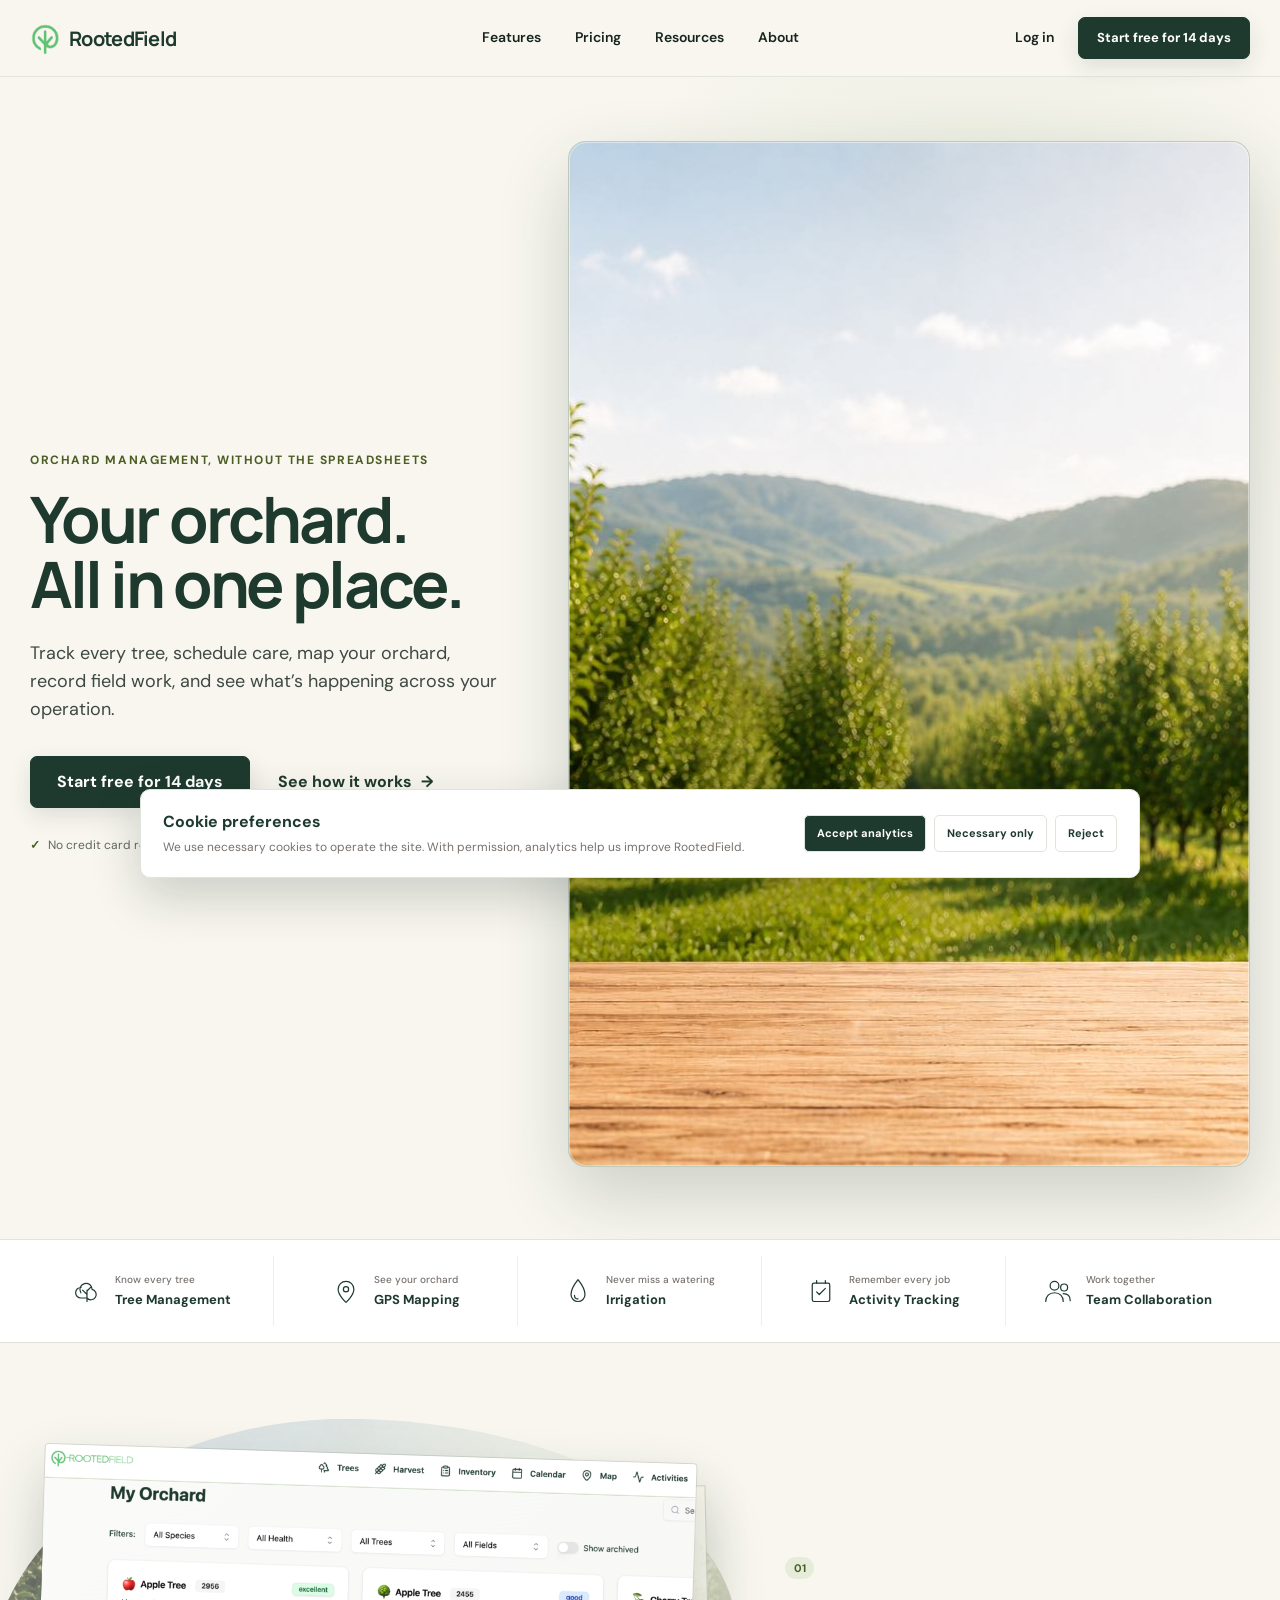
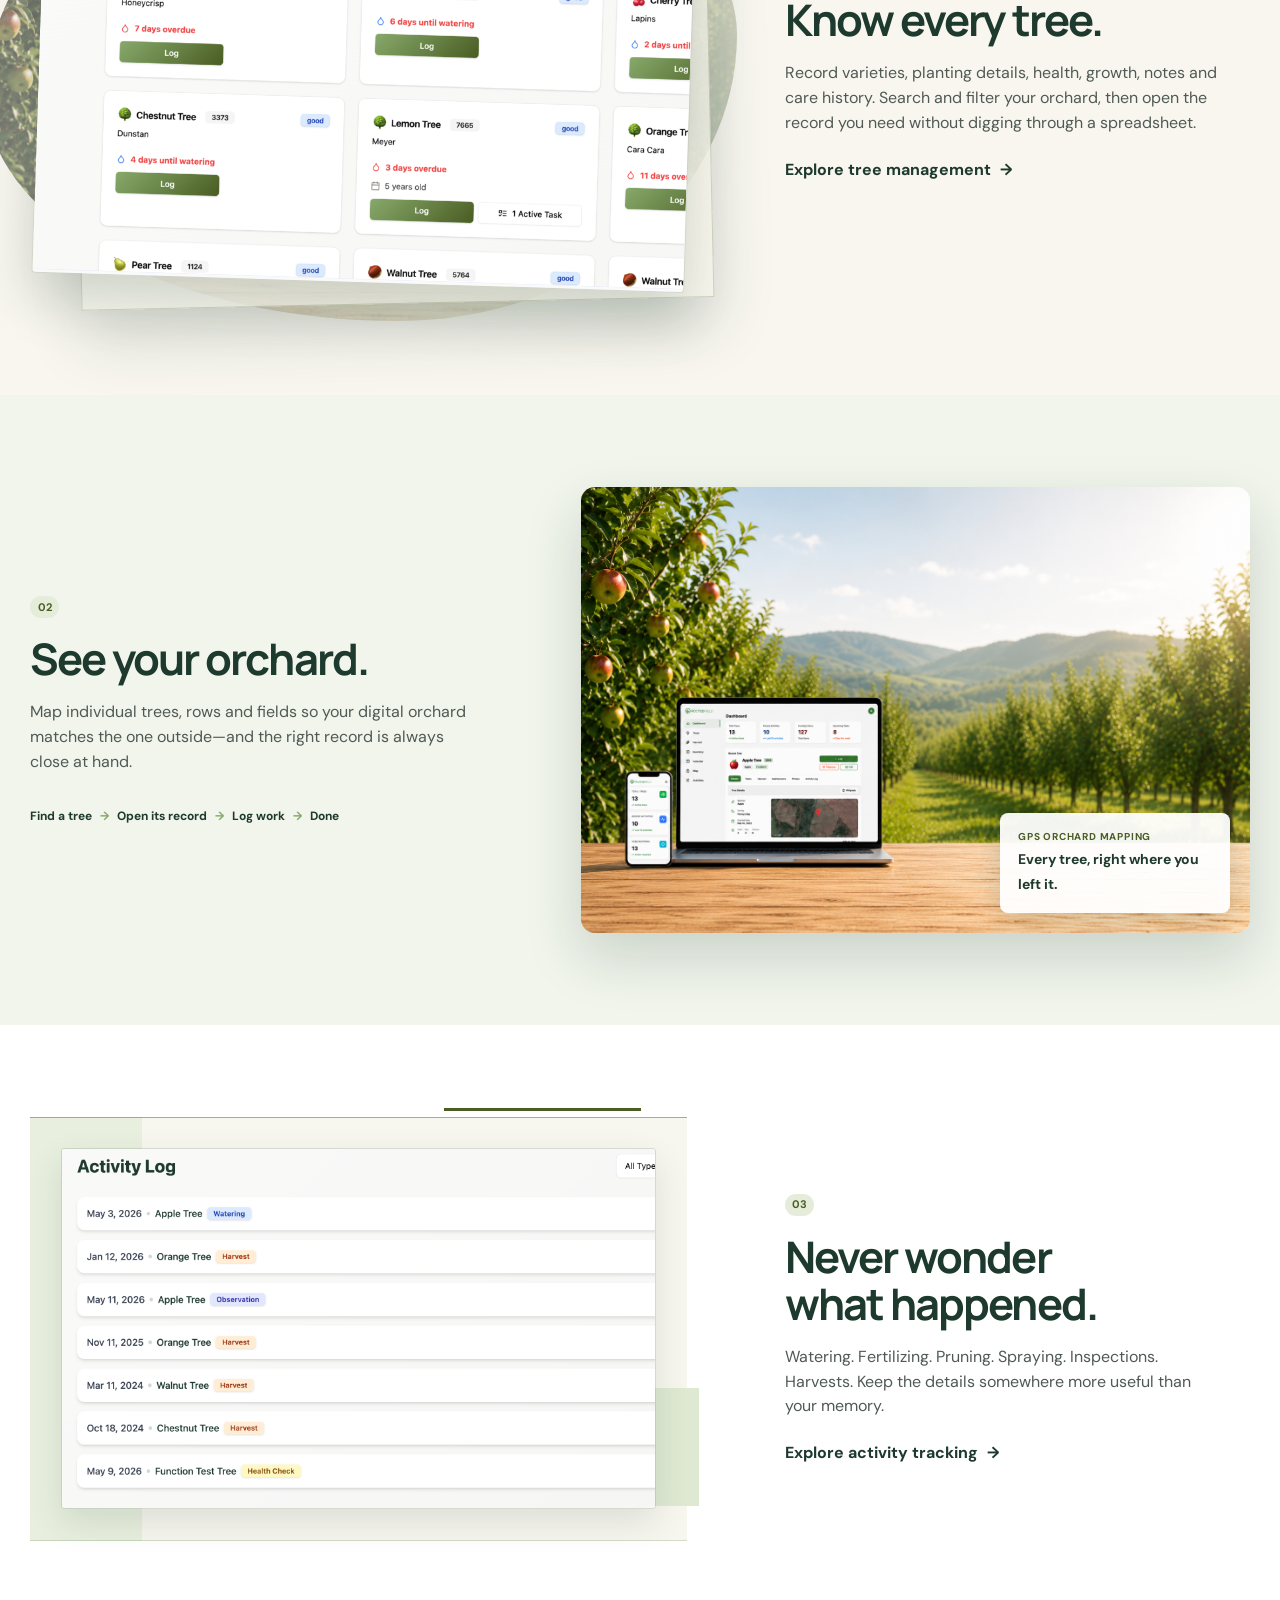
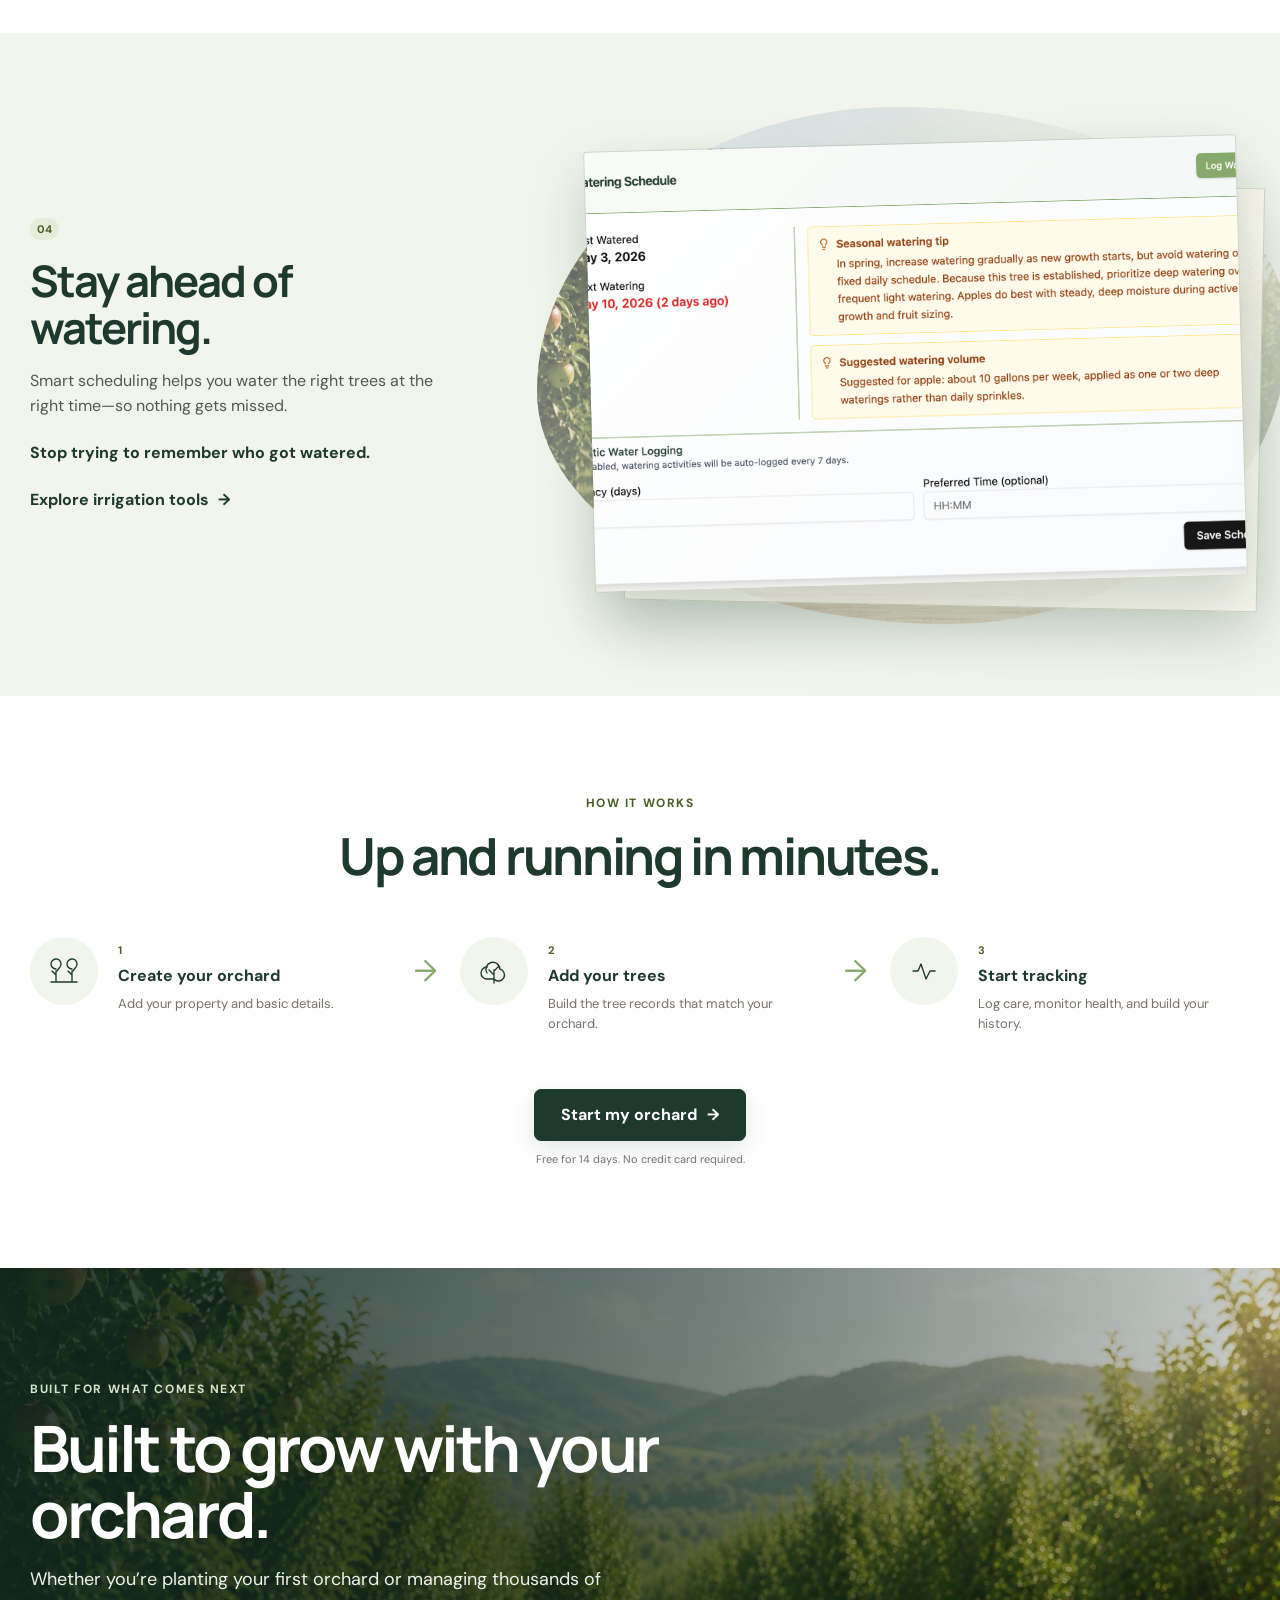
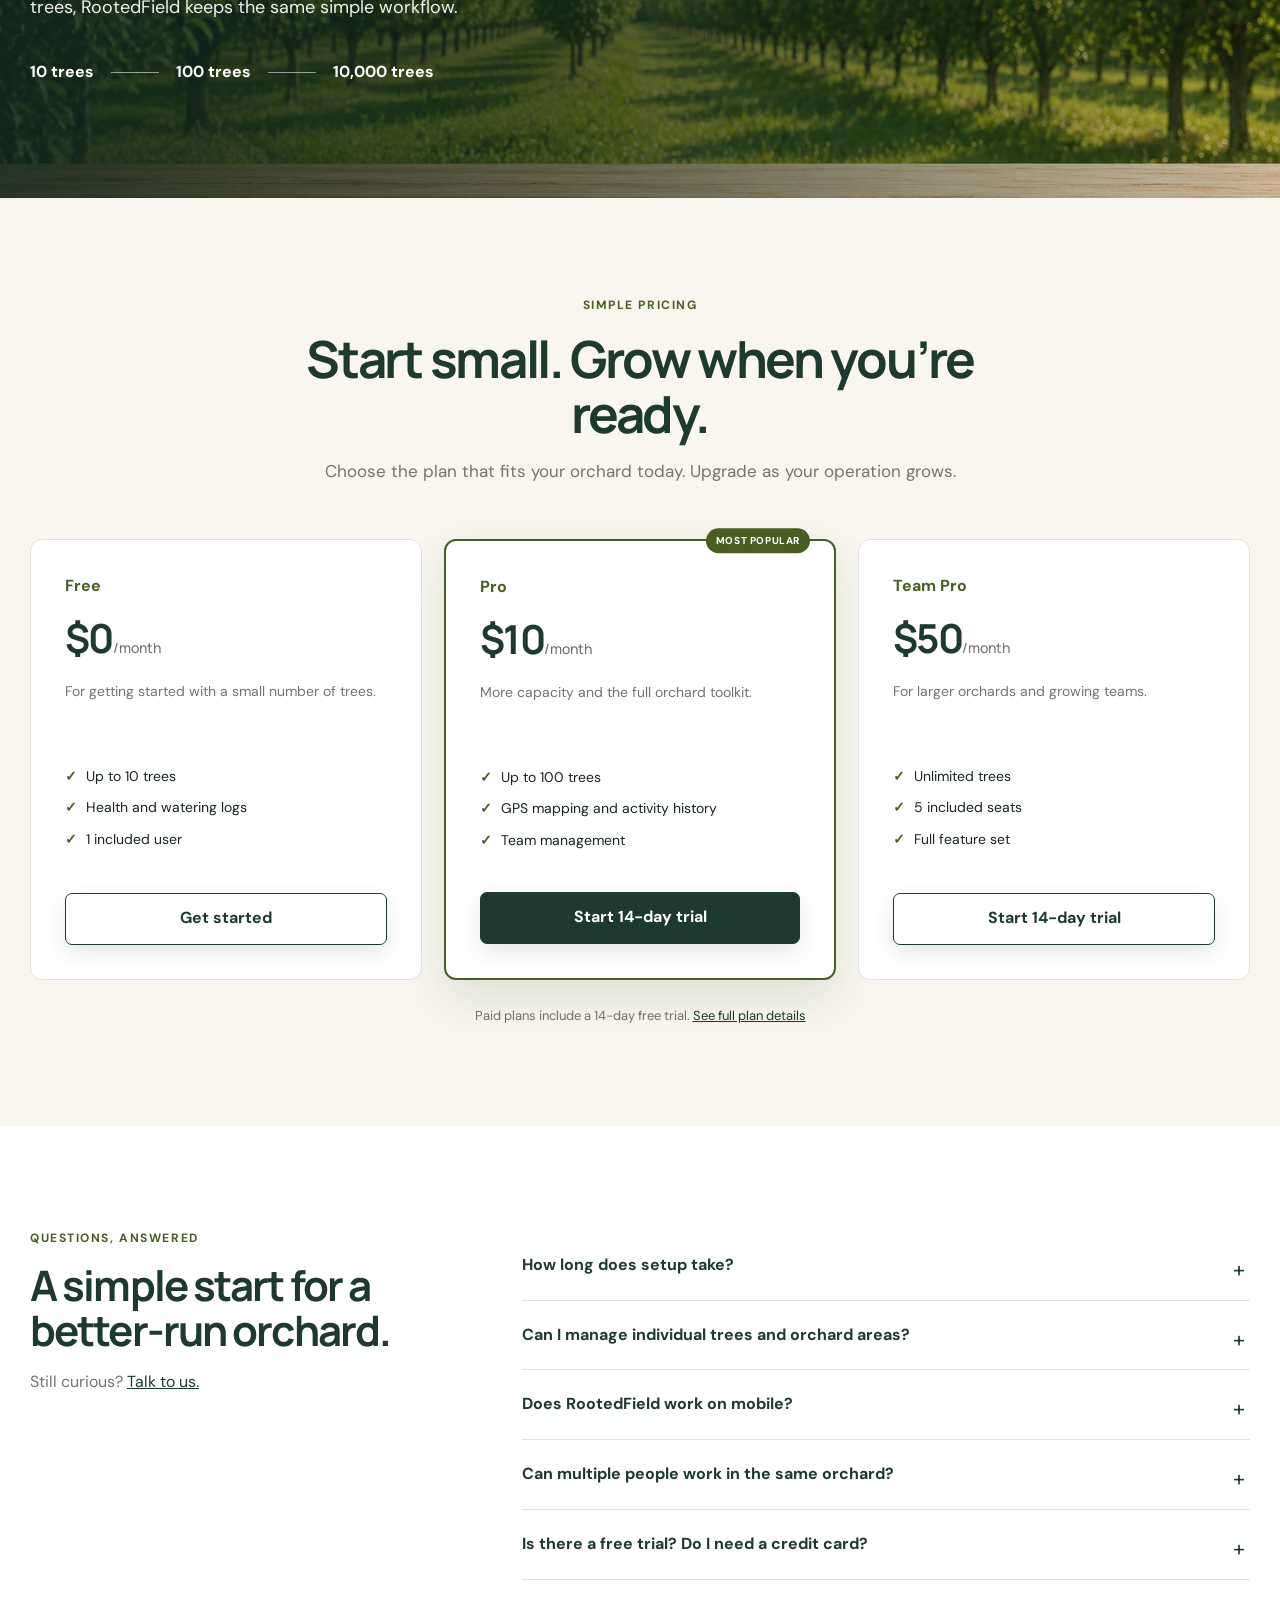
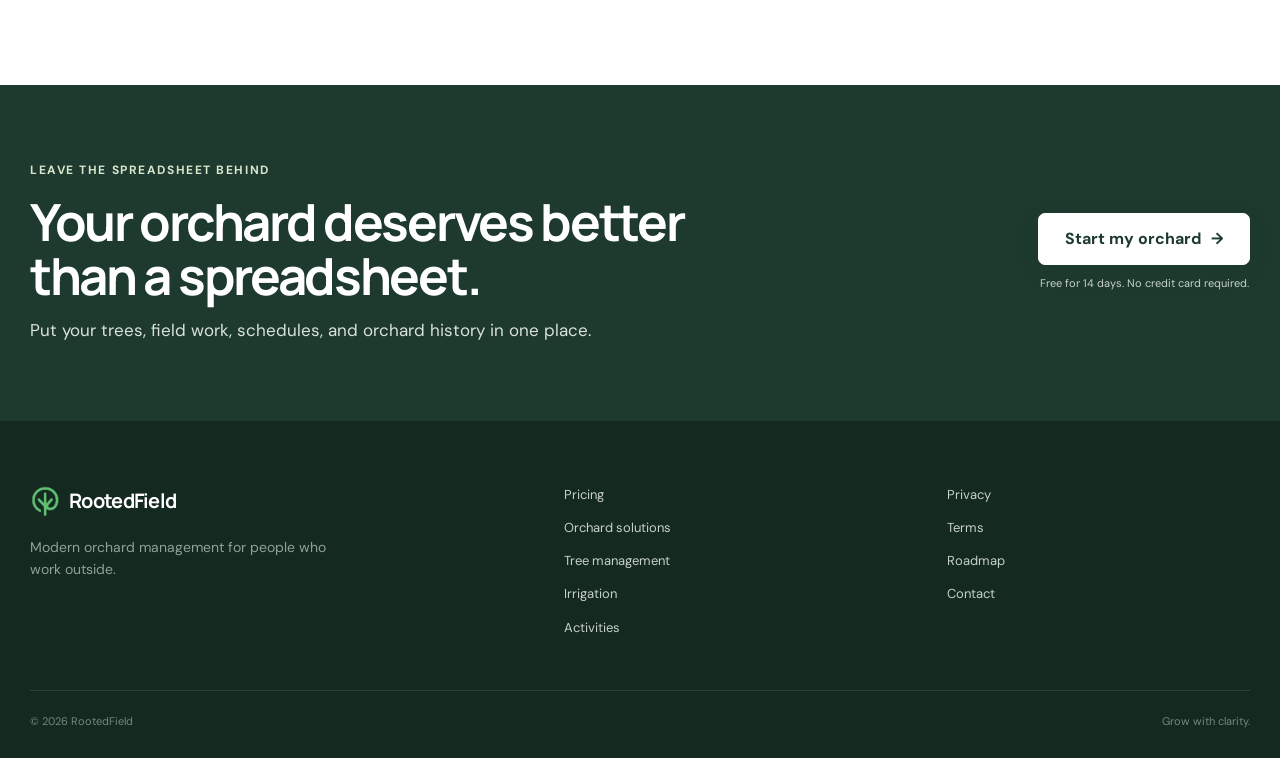
==== commit d6841ed7: "Link SEO solutions hub from homepage" ====
--- a/index.html
+++ b/index.html
@@ -151,7 +151,7 @@
     <section class="final-cta"><div class="shell final-cta-inner"><div><p class="eyebrow light">Leave the spreadsheet behind</p><h2>Your orchard deserves better than a spreadsheet.</h2><p>Put your trees, field work, schedules, and orchard history in one place.</p></div><div><a class="button button-light" href="https://app.rootedfield.com/signup?trial=true" data-cta="final">Start my orchard <span aria-hidden="true">→</span></a><small>Free for 14 days. No credit card required.</small></div></div></section>
   </main>
 
-  <footer class="site-footer"><div class="shell footer-grid"><div><a class="brand footer-brand" href="index.html"><img src="logo_only.png" alt=""><span>RootedField</span></a><p>Modern orchard management for people who work outside.</p></div><nav aria-label="Footer navigation"><a href="pricing.html">Pricing</a><a href="tree-management.html">Tree management</a><a href="orchard-irrigation-management.html">Irrigation</a><a href="farm-field-activity-tracking.html">Activities</a></nav><nav aria-label="Legal and support"><a href="privacy.html">Privacy</a><a href="terms.html">Terms</a><a href="https://rootedfield.featurebase.app/roadmap" target="_blank" rel="noopener noreferrer">Roadmap</a><a href="mailto:support@rootedfield.com">Contact</a></nav></div><div class="shell footer-bottom"><span>© <span id="year"></span> RootedField</span><span>Grow with clarity.</span></div></footer>
+  <footer class="site-footer"><div class="shell footer-grid"><div><a class="brand footer-brand" href="index.html"><img src="logo_only.png" alt=""><span>RootedField</span></a><p>Modern orchard management for people who work outside.</p></div><nav aria-label="Footer navigation"><a href="pricing.html">Pricing</a><a href="solutions.html">Orchard solutions</a><a href="tree-management.html">Tree management</a><a href="orchard-irrigation-management.html">Irrigation</a><a href="farm-field-activity-tracking.html">Activities</a></nav><nav aria-label="Legal and support"><a href="privacy.html">Privacy</a><a href="terms.html">Terms</a><a href="https://rootedfield.featurebase.app/roadmap" target="_blank" rel="noopener noreferrer">Roadmap</a><a href="mailto:support@rootedfield.com">Contact</a></nav></div><div class="shell footer-bottom"><span>© <span id="year"></span> RootedField</span><span>Grow with clarity.</span></div></footer>
 
   <div id="cookie-consent-banner" class="cookie-banner" hidden><div><strong>Cookie preferences</strong><p>We use necessary cookies to operate the site. With permission, analytics help us improve RootedField.</p></div><div class="cookie-actions"><button onclick="acceptAnalytics()">Accept analytics</button><button onclick="acceptNecessaryOnly()">Necessary only</button><button onclick="rejectCookies()">Reject</button></div></div>
 
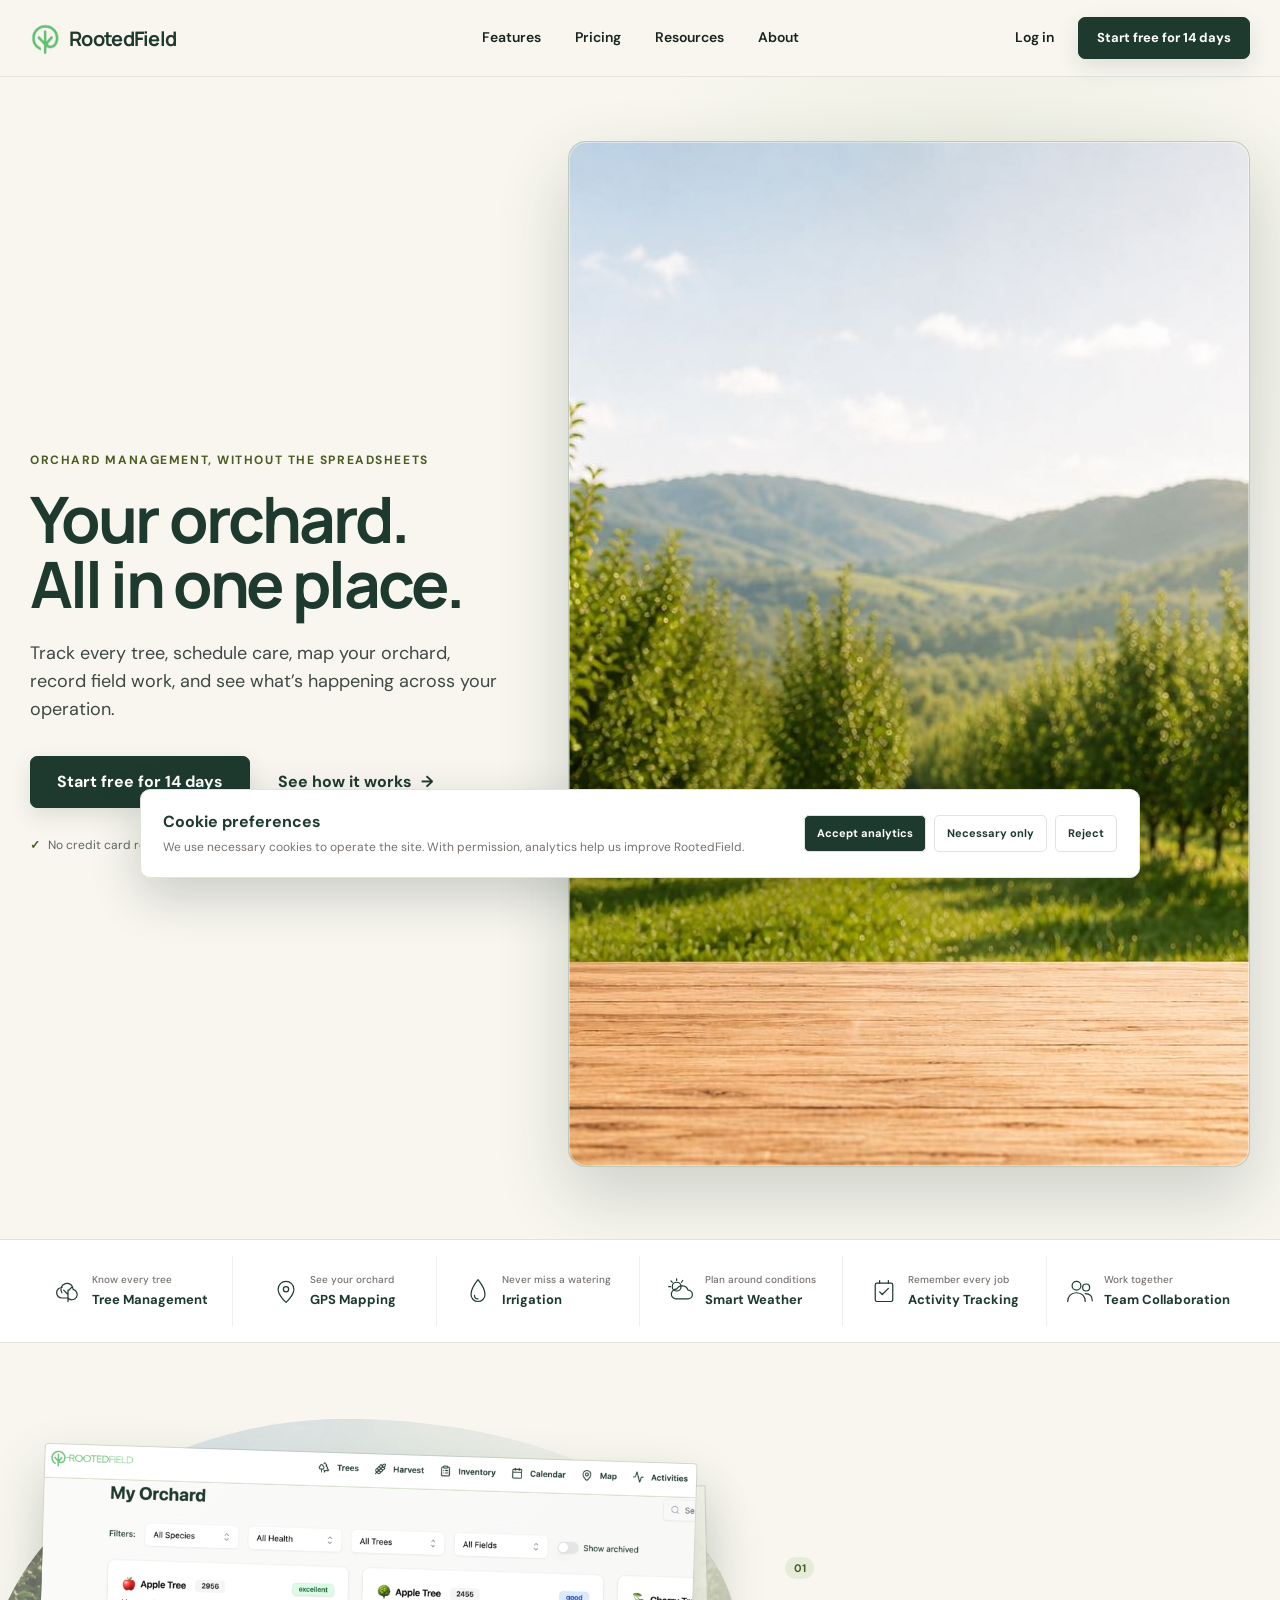
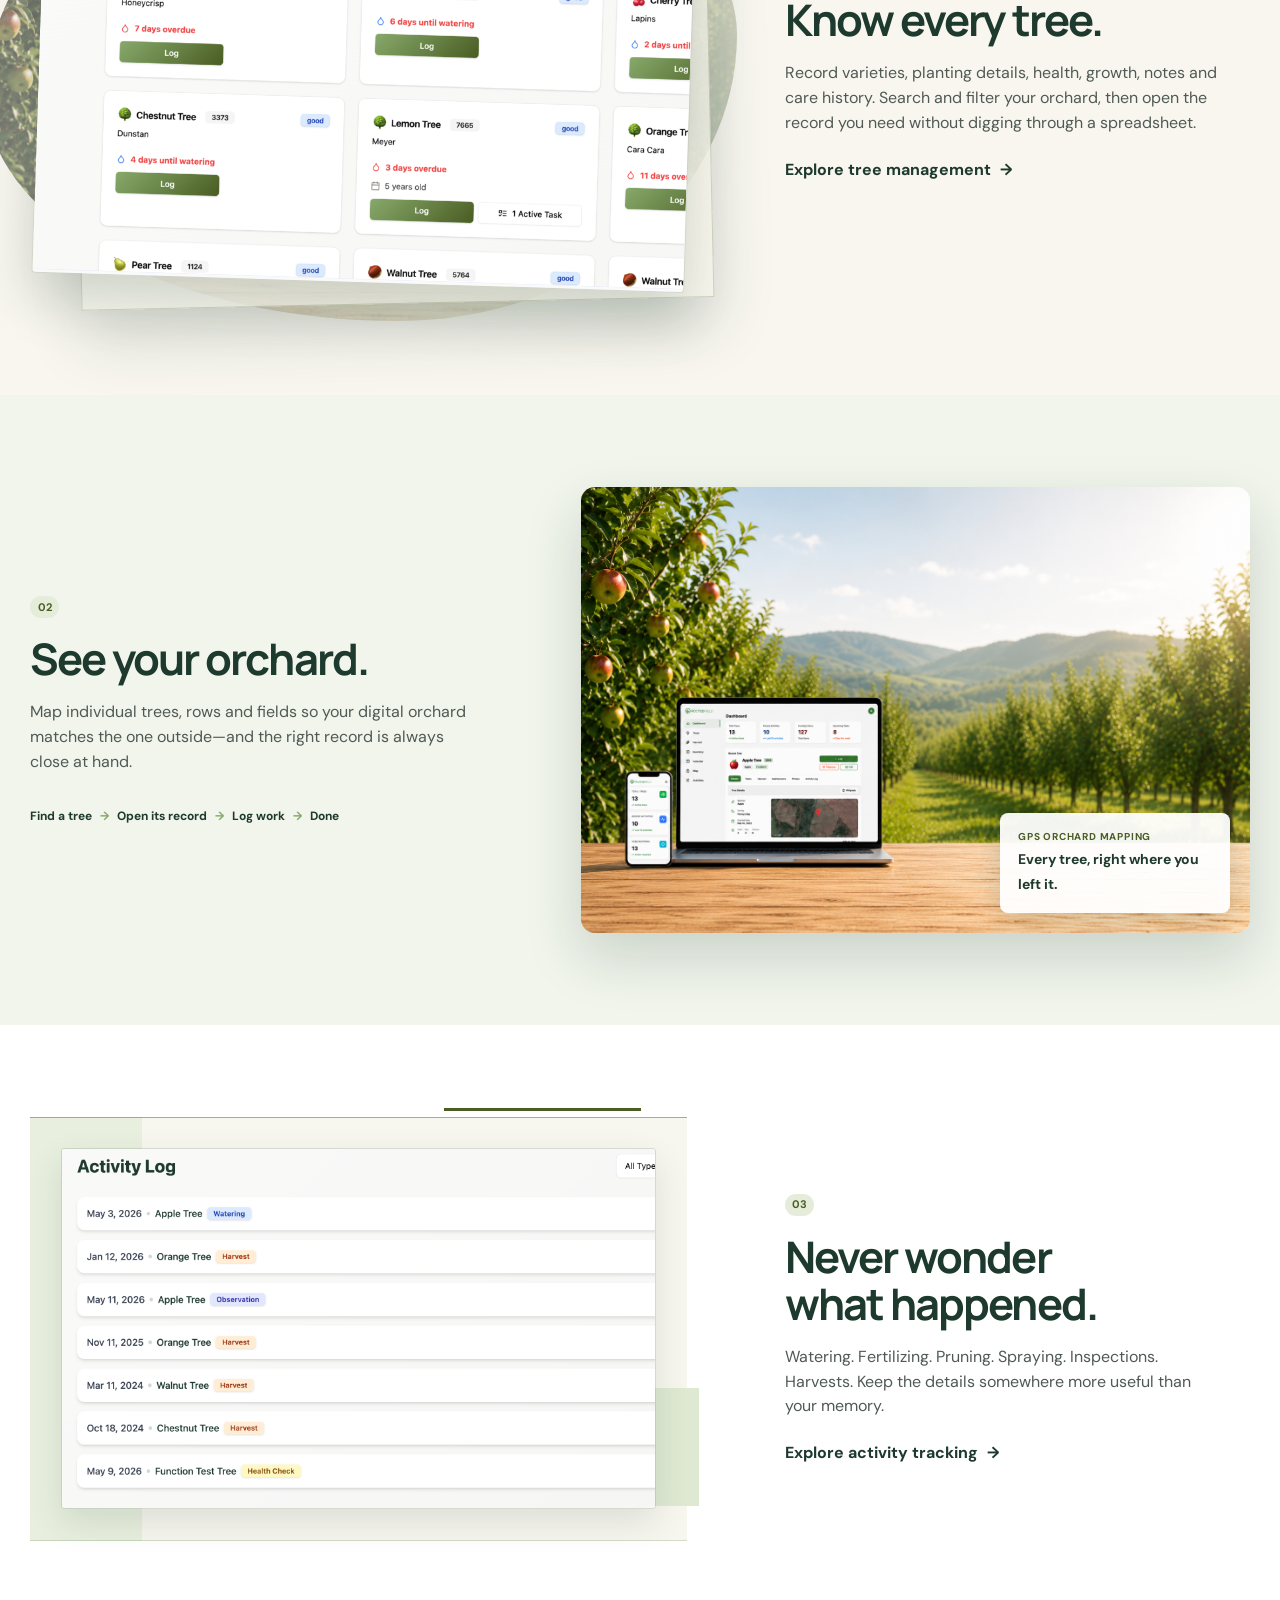
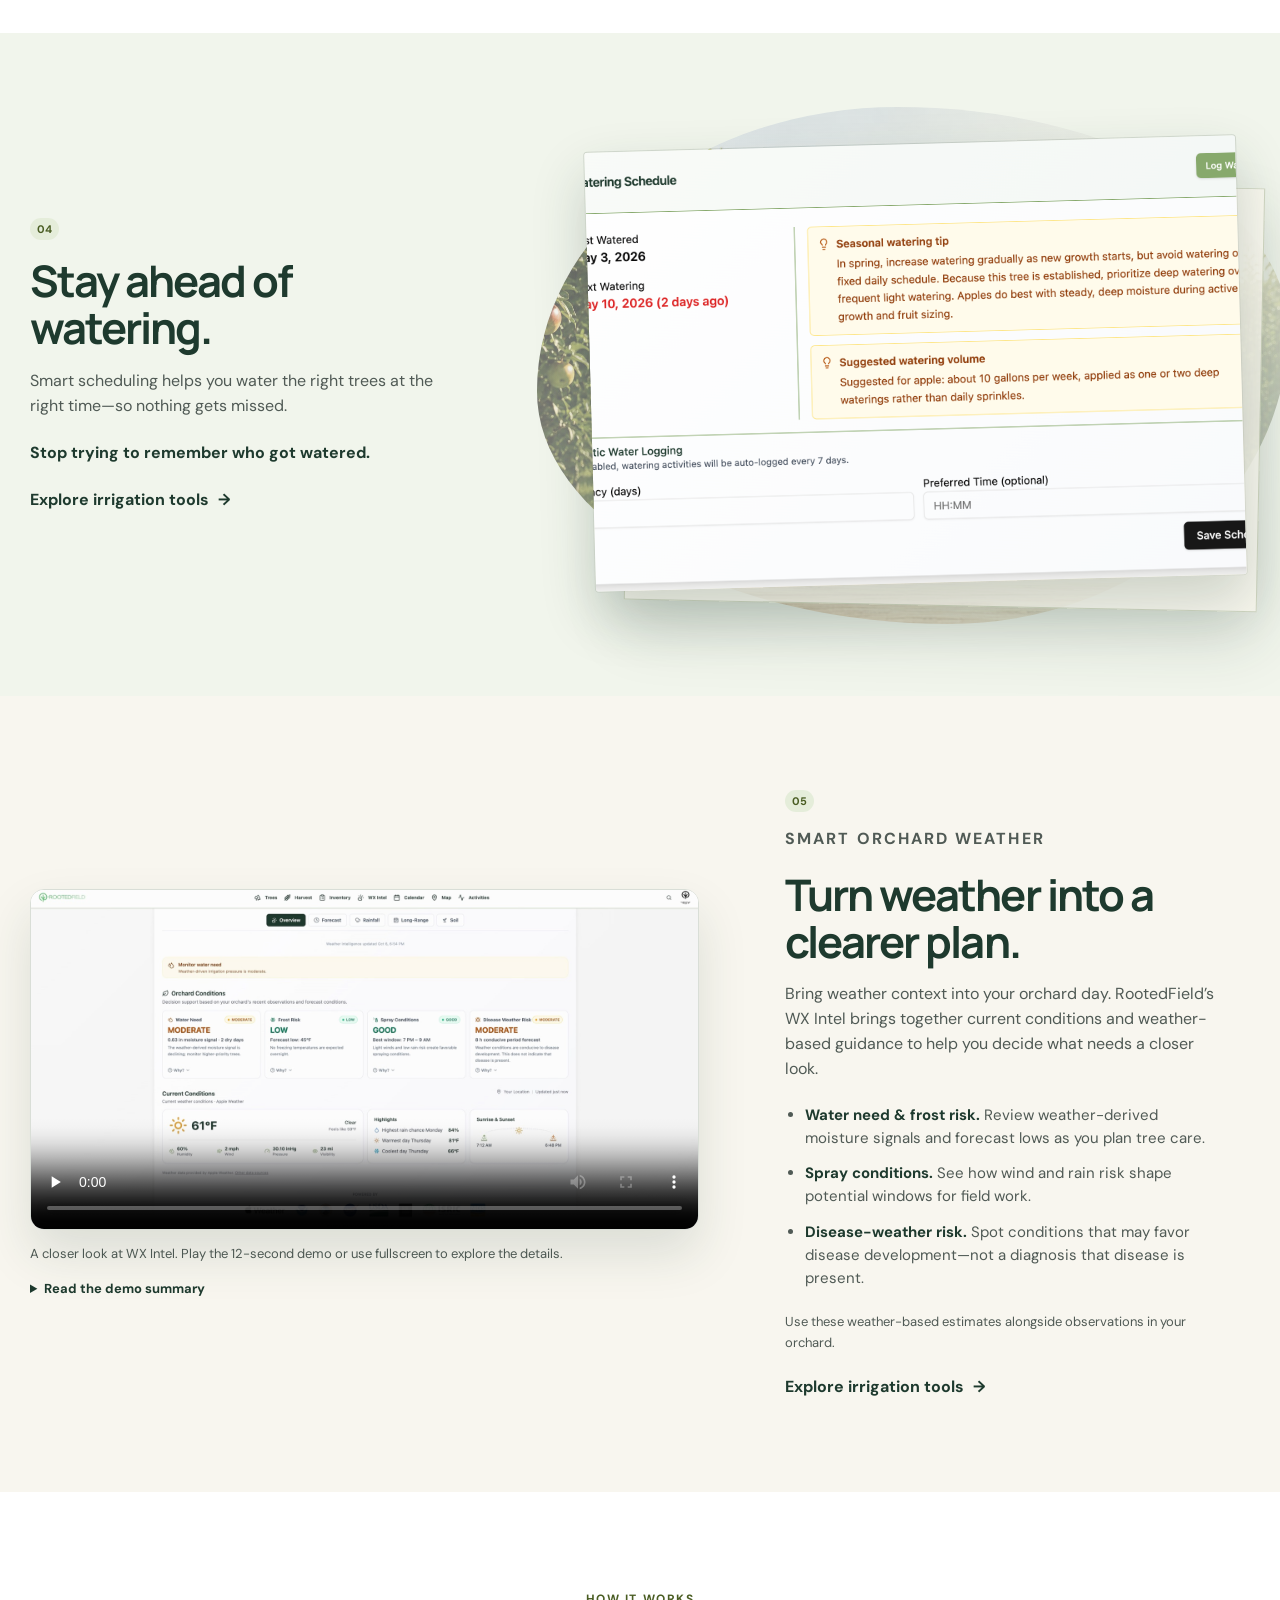
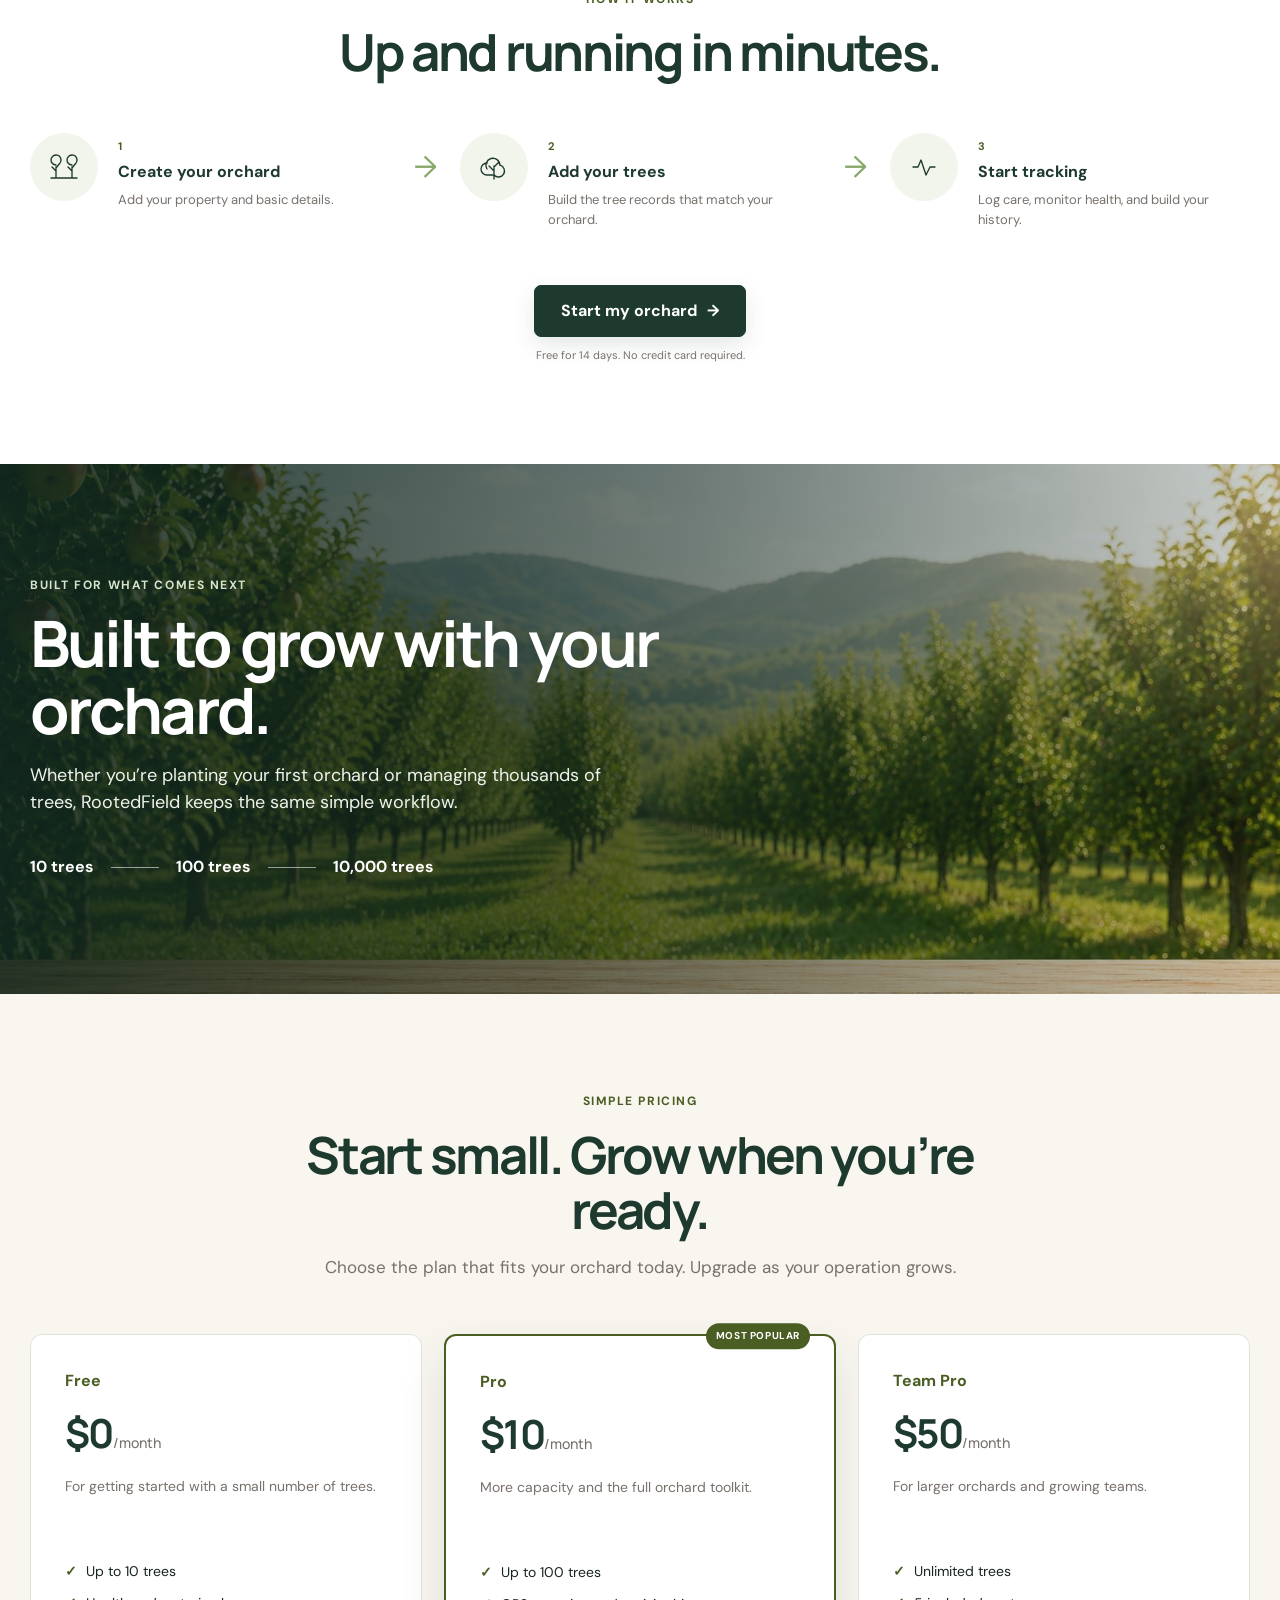
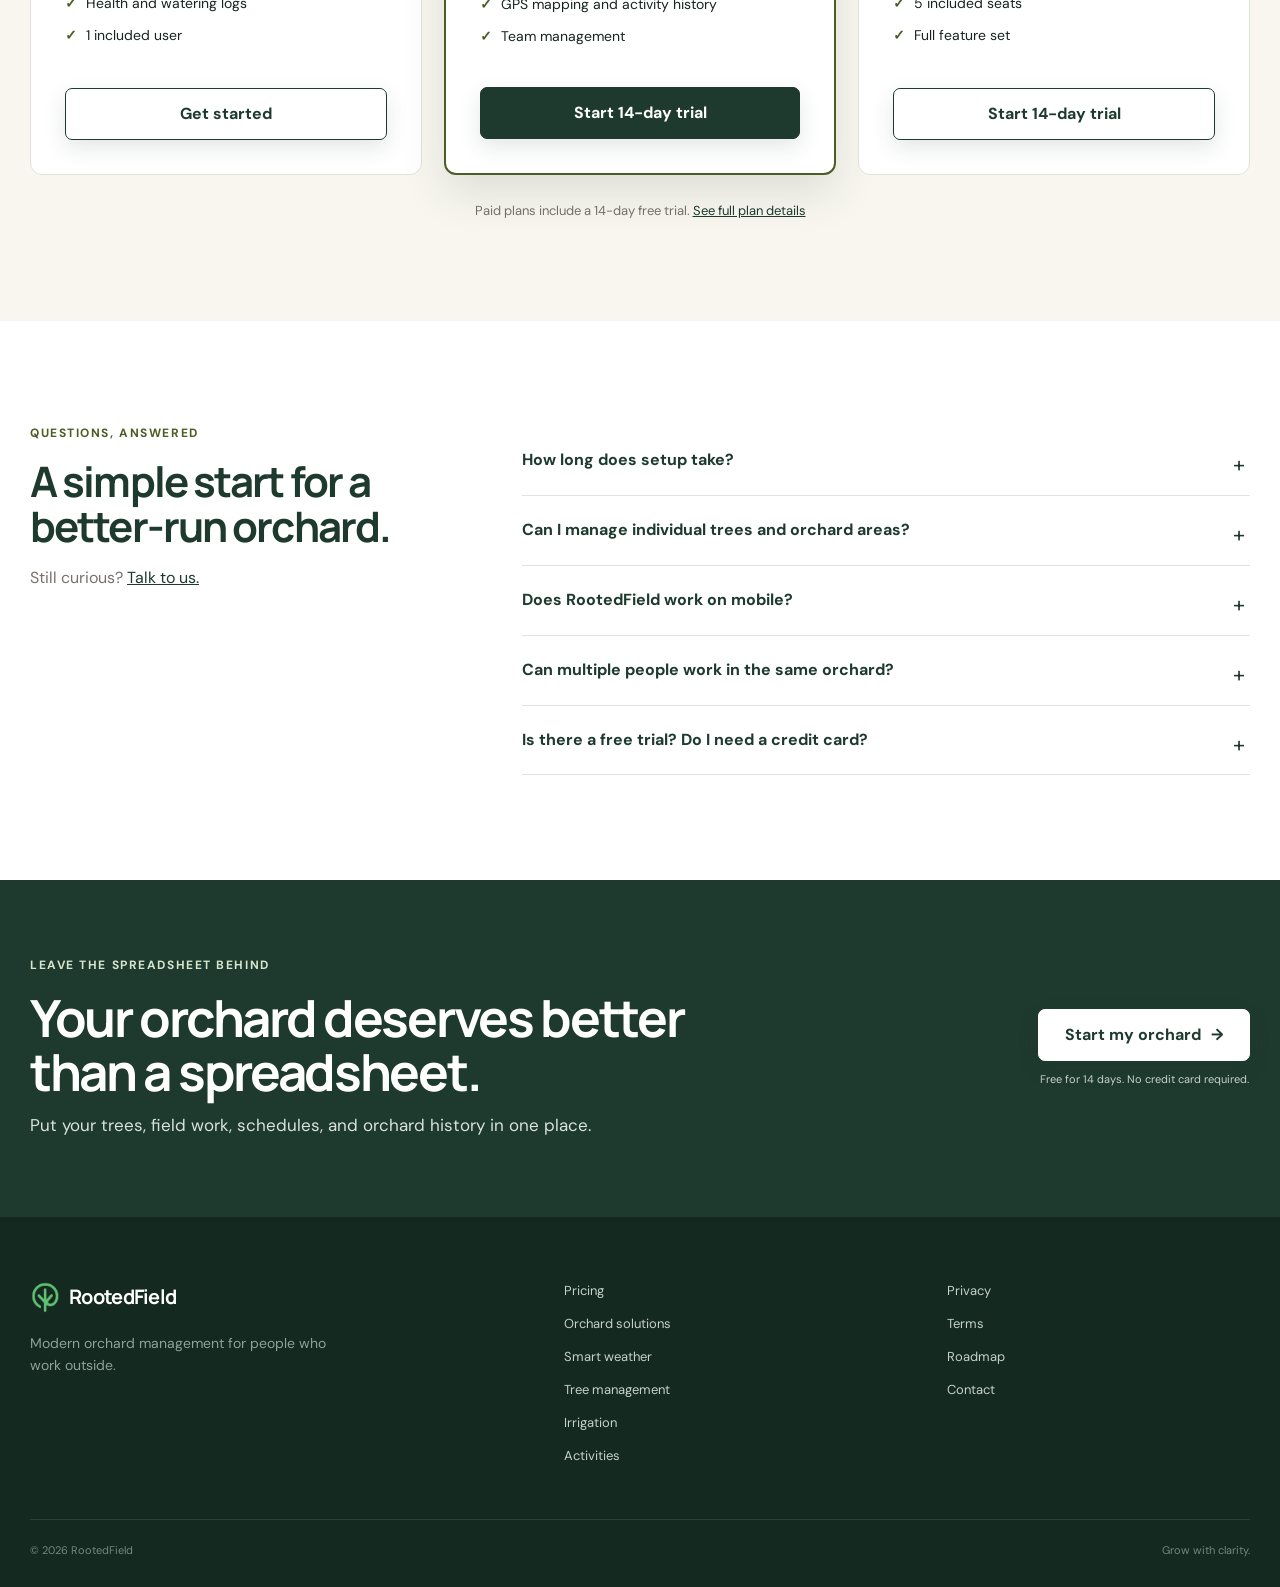
==== commit 66b4183e: "Add smart weather section with product demo" ====
--- a/index.html
+++ b/index.html
@@ -4,7 +4,7 @@
   <meta charset="UTF-8">
   <meta name="viewport" content="width=device-width, initial-scale=1.0">
   <title>RootedField | Orchard Management Software for Tree Tracking, Irrigation & Farm Operations</title>
-  <meta name="description" content="RootedField is orchard management software for tracking trees, managing irrigation schedules, logging orchard activities, mapping tree locations, and organizing farm operations.">
+  <meta name="description" content="Track trees, plan irrigation, log field work, and explore smart orchard weather insights for water need, frost risk, spray conditions, and disease-weather risk.">
   <meta name="robots" content="index, follow">
   <meta name="theme-color" content="#1e3a2e">
   <link rel="canonical" href="https://rootedfield.com/">
@@ -27,7 +27,7 @@
   <link rel="stylesheet" href="product-compositions.css">
 
   <script type="application/ld+json">
-  {"@context":"https://schema.org","@type":"SoftwareApplication","name":"RootedField","applicationCategory":"BusinessApplication","operatingSystem":"Web","url":"https://rootedfield.com/","description":"Orchard management software for tracking trees, irrigation schedules, activities, maps, and farm operations.","offers":{"@type":"Offer","price":"0","priceCurrency":"USD","description":"Free plan and 14-day paid-plan trial available."}}
+  {"@context":"https://schema.org","@type":"SoftwareApplication","name":"RootedField","applicationCategory":"BusinessApplication","operatingSystem":"Web","url":"https://rootedfield.com/","description":"Orchard management software for tracking trees, irrigation schedules, activities, maps, and weather-based decision support.","offers":{"@type":"Offer","price":"0","priceCurrency":"USD","description":"Free plan and 14-day paid-plan trial available."}}
   </script>
   <script type="application/ld+json">
   {"@context":"https://schema.org","@type":"Organization","name":"RootedField","url":"https://rootedfield.com/","logo":"https://rootedfield.com/logo_only.png","contactPoint":{"@type":"ContactPoint","email":"support@rootedfield.com","contactType":"customer support"}}
@@ -87,10 +87,11 @@
     </section>
 
     <section class="capabilities" aria-label="Product capabilities">
-      <div class="shell capability-row">
+      <div class="shell capability-row capability-row-weather">
         <a href="#tree-management"><svg aria-hidden="true"><use href="#icon-tree"/></svg><span><small>Know every tree</small>Tree Management</span></a>
         <a href="#mapping"><svg aria-hidden="true"><use href="#icon-pin"/></svg><span><small>See your orchard</small>GPS Mapping</span></a>
         <a href="#irrigation"><svg aria-hidden="true"><use href="#icon-drop"/></svg><span><small>Never miss a watering</small>Irrigation</span></a>
+        <a href="#weather"><svg aria-hidden="true"><use href="#icon-weather"/></svg><span><small>Plan around conditions</small>Smart Weather</span></a>
         <a href="#activity"><svg aria-hidden="true"><use href="#icon-check"/></svg><span><small>Remember every job</small>Activity Tracking</span></a>
         <a href="#pricing"><svg aria-hidden="true"><use href="#icon-team"/></svg><span><small>Work together</small>Team Collaboration</span></a>
       </div>
@@ -119,6 +120,33 @@
         <div class="shell feature-grid">
           <div class="feature-copy"><span class="section-number">04</span><h2>Stay ahead of watering.</h2><p>Smart scheduling helps you water the right trees at the right time—so nothing gets missed.</p><p class="quiet-emphasis">Stop trying to remember who got watered.</p><a class="text-link" href="orchard-irrigation-management.html">Explore irrigation tools <span aria-hidden="true">→</span></a></div>
           <div class="screenshot-frame screenshot-water composition-editorial tilt-left"><img src="orchard-irrigation-management.png" alt="RootedField watering schedule with last-watered date, overdue status, seasonal guidance, and automatic scheduling" loading="lazy" width="2028" height="1132"></div>
+        </div>
+      </article>
+      <article id="weather" class="feature feature-warm" aria-labelledby="weather-heading">
+        <div class="shell feature-grid visual-first">
+          <figure class="weather-visual">
+            <div class="screenshot-frame">
+              <video controls playsinline preload="none" poster="assets/weather/weather-poster.jpg" width="4046" height="2062" aria-label="RootedField smart weather demonstration" aria-describedby="weather-caption weather-summary">
+                <source src="assets/weather/WX_Details.mp4" type="video/mp4">
+                <p><a href="assets/weather/WX_Details.mp4">Watch the RootedField weather demo</a>.</p>
+              </video>
+            </div>
+            <figcaption id="weather-caption">A closer look at WX Intel. Play the 12-second demo or use fullscreen to explore the details.</figcaption>
+            <details class="weather-transcript"><summary>Read the demo summary</summary><p id="weather-summary">The demo shows RootedField’s WX Intel overview and zooms into orchard condition cards for water need, frost risk, spray conditions, and disease-weather risk. Each card pairs an indicator with weather context. Current conditions include temperature, humidity, wind, and sunrise and sunset times. The displayed values are examples from the recording, not live conditions.</p></details>
+          </figure>
+          <div class="feature-copy">
+            <span class="section-number">05</span>
+            <p class="eyebrow">Smart orchard weather</p>
+            <h2 id="weather-heading">Turn weather into a clearer plan.</h2>
+            <p>Bring weather context into your orchard day. RootedField’s WX Intel brings together current conditions and weather-based guidance to help you decide what needs a closer look.</p>
+            <ul class="weather-highlights">
+              <li><strong>Water need &amp; frost risk.</strong> Review weather-derived moisture signals and forecast lows as you plan tree care.</li>
+              <li><strong>Spray conditions.</strong> See how wind and rain risk shape potential windows for field work.</li>
+              <li><strong>Disease-weather risk.</strong> Spot conditions that may favor disease development—not a diagnosis that disease is present.</li>
+            </ul>
+            <p class="weather-note">Use these weather-based estimates alongside observations in your orchard.</p>
+            <a class="text-link" href="orchard-irrigation-management.html">Explore irrigation tools <span aria-hidden="true">→</span></a>
+          </div>
         </div>
       </article>
     </section>
@@ -151,11 +179,12 @@
     <section class="final-cta"><div class="shell final-cta-inner"><div><p class="eyebrow light">Leave the spreadsheet behind</p><h2>Your orchard deserves better than a spreadsheet.</h2><p>Put your trees, field work, schedules, and orchard history in one place.</p></div><div><a class="button button-light" href="https://app.rootedfield.com/signup?trial=true" data-cta="final">Start my orchard <span aria-hidden="true">→</span></a><small>Free for 14 days. No credit card required.</small></div></div></section>
   </main>
 
-  <footer class="site-footer"><div class="shell footer-grid"><div><a class="brand footer-brand" href="index.html"><img src="logo_only.png" alt=""><span>RootedField</span></a><p>Modern orchard management for people who work outside.</p></div><nav aria-label="Footer navigation"><a href="pricing.html">Pricing</a><a href="solutions.html">Orchard solutions</a><a href="tree-management.html">Tree management</a><a href="orchard-irrigation-management.html">Irrigation</a><a href="farm-field-activity-tracking.html">Activities</a></nav><nav aria-label="Legal and support"><a href="privacy.html">Privacy</a><a href="terms.html">Terms</a><a href="https://rootedfield.featurebase.app/roadmap" target="_blank" rel="noopener noreferrer">Roadmap</a><a href="mailto:support@rootedfield.com">Contact</a></nav></div><div class="shell footer-bottom"><span>© <span id="year"></span> RootedField</span><span>Grow with clarity.</span></div></footer>
+  <footer class="site-footer"><div class="shell footer-grid"><div><a class="brand footer-brand" href="index.html"><img src="logo_only.png" alt=""><span>RootedField</span></a><p>Modern orchard management for people who work outside.</p></div><nav aria-label="Footer navigation"><a href="pricing.html">Pricing</a><a href="solutions.html">Orchard solutions</a><a href="#weather">Smart weather</a><a href="tree-management.html">Tree management</a><a href="orchard-irrigation-management.html">Irrigation</a><a href="farm-field-activity-tracking.html">Activities</a></nav><nav aria-label="Legal and support"><a href="privacy.html">Privacy</a><a href="terms.html">Terms</a><a href="https://rootedfield.featurebase.app/roadmap" target="_blank" rel="noopener noreferrer">Roadmap</a><a href="mailto:support@rootedfield.com">Contact</a></nav></div><div class="shell footer-bottom"><span>© <span id="year"></span> RootedField</span><span>Grow with clarity.</span></div></footer>
 
   <div id="cookie-consent-banner" class="cookie-banner" hidden><div><strong>Cookie preferences</strong><p>We use necessary cookies to operate the site. With permission, analytics help us improve RootedField.</p></div><div class="cookie-actions"><button onclick="acceptAnalytics()">Accept analytics</button><button onclick="acceptNecessaryOnly()">Necessary only</button><button onclick="rejectCookies()">Reject</button></div></div>
 
   <svg class="svg-sprite" aria-hidden="true"><defs>
+    <symbol id="icon-weather" viewBox="0 0 32 32"><circle cx="11" cy="11" r="5"/><path d="M11 2v2M2 11h2M4.5 4.5 6 6M18 4l-1.5 2M10 25h14a5 5 0 0 0 0-10 7 7 0 0 0-13-1 5.5 5.5 0 0 0-1 11Z"/></symbol>
     <symbol id="icon-tree" viewBox="0 0 32 32"><path d="M16 28V15m0 5-5-5m5 1 5-5M9 18a7 7 0 1 1 12.9-3.8A6 6 0 1 1 16 24H9a6 6 0 0 1 0-12h.3"/></symbol>
     <symbol id="icon-pin" viewBox="0 0 32 32"><path d="M25 14c0 7-9 15-9 15S7 21 7 14a9 9 0 1 1 18 0Z"/><circle cx="16" cy="14" r="3"/></symbol>
     <symbol id="icon-drop" viewBox="0 0 32 32"><path d="M16 3S8 13 8 20a8 8 0 0 0 16 0c0-7-8-17-8-17Z"/><path d="M12 21a4 4 0 0 0 4 4"/></symbol>
--- a/product-compositions.css
+++ b/product-compositions.css
@@ -122,3 +122,23 @@
 @media (prefers-reduced-motion: reduce) {
   .composition-editorial img { transform: none; }
 }
+
+/* Weather demo retains its full frame and loads only when the visitor plays it. */
+.capability-row-weather { grid-template-columns: repeat(6, minmax(0, 1fr)); }
+.capability-row-weather a { padding-inline: 10px; gap: 10px; }
+#weather { scroll-margin-top: 96px; }
+.weather-visual { min-width: 0; width: 100%; margin: 0; }
+.weather-visual video { display: block; width: 100%; height: auto; aspect-ratio: 4046 / 2062; background: #fff; }
+.weather-visual figcaption, .weather-transcript { margin-top: 14px; color: #505a55; font-size: 13px; }
+.weather-transcript summary { cursor: pointer; color: var(--forest); font-weight: 700; }
+.weather-highlights { padding-left: 20px; margin: 0 0 22px; color: #505a55; font-size: 15px; }
+.weather-highlights li + li { margin-top: 12px; }
+.weather-highlights strong { color: var(--forest); }
+.feature-copy .weather-note { font-size: 13px; }
+@media (max-width: 980px) {
+  .capability-row-weather { grid-template-columns: repeat(6, 210px); }
+}
+@media (max-width: 720px) {
+  #weather .feature-copy { order: 0; }
+  #weather .weather-visual { order: 1; }
+}
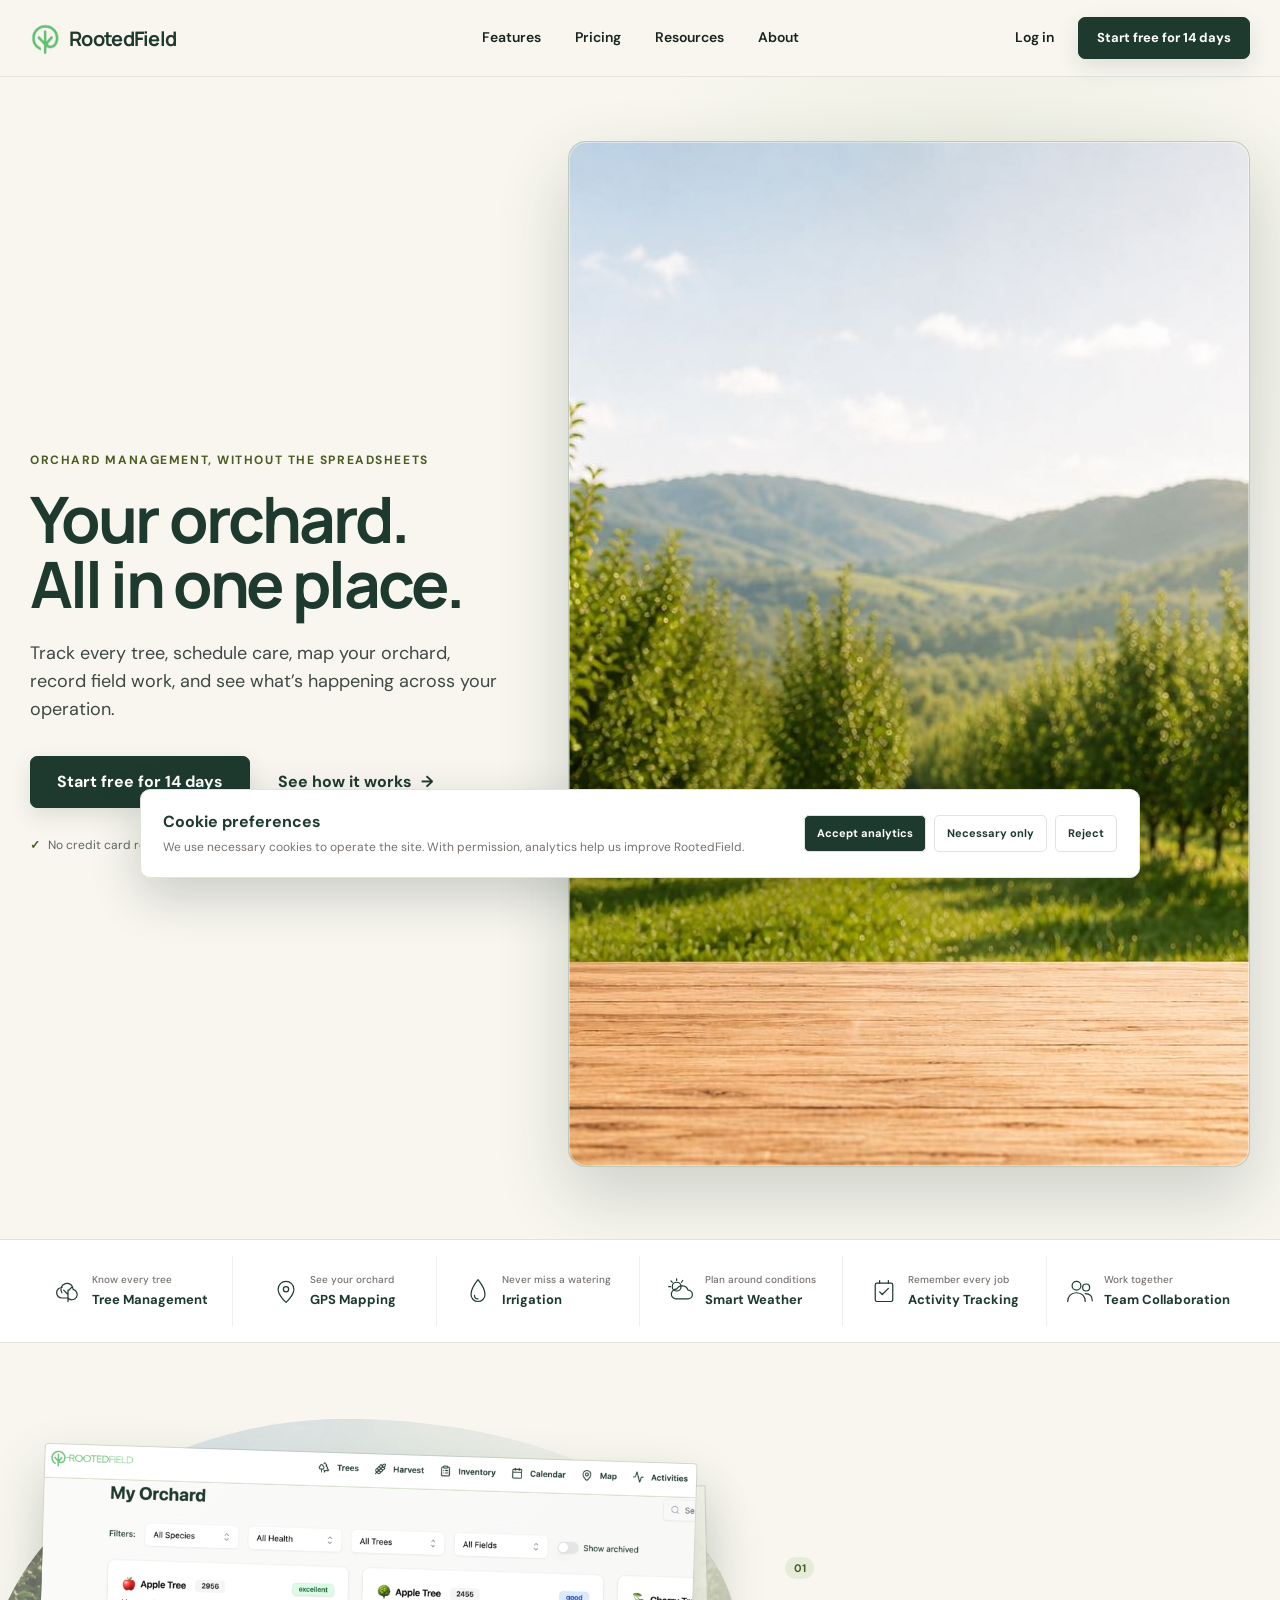
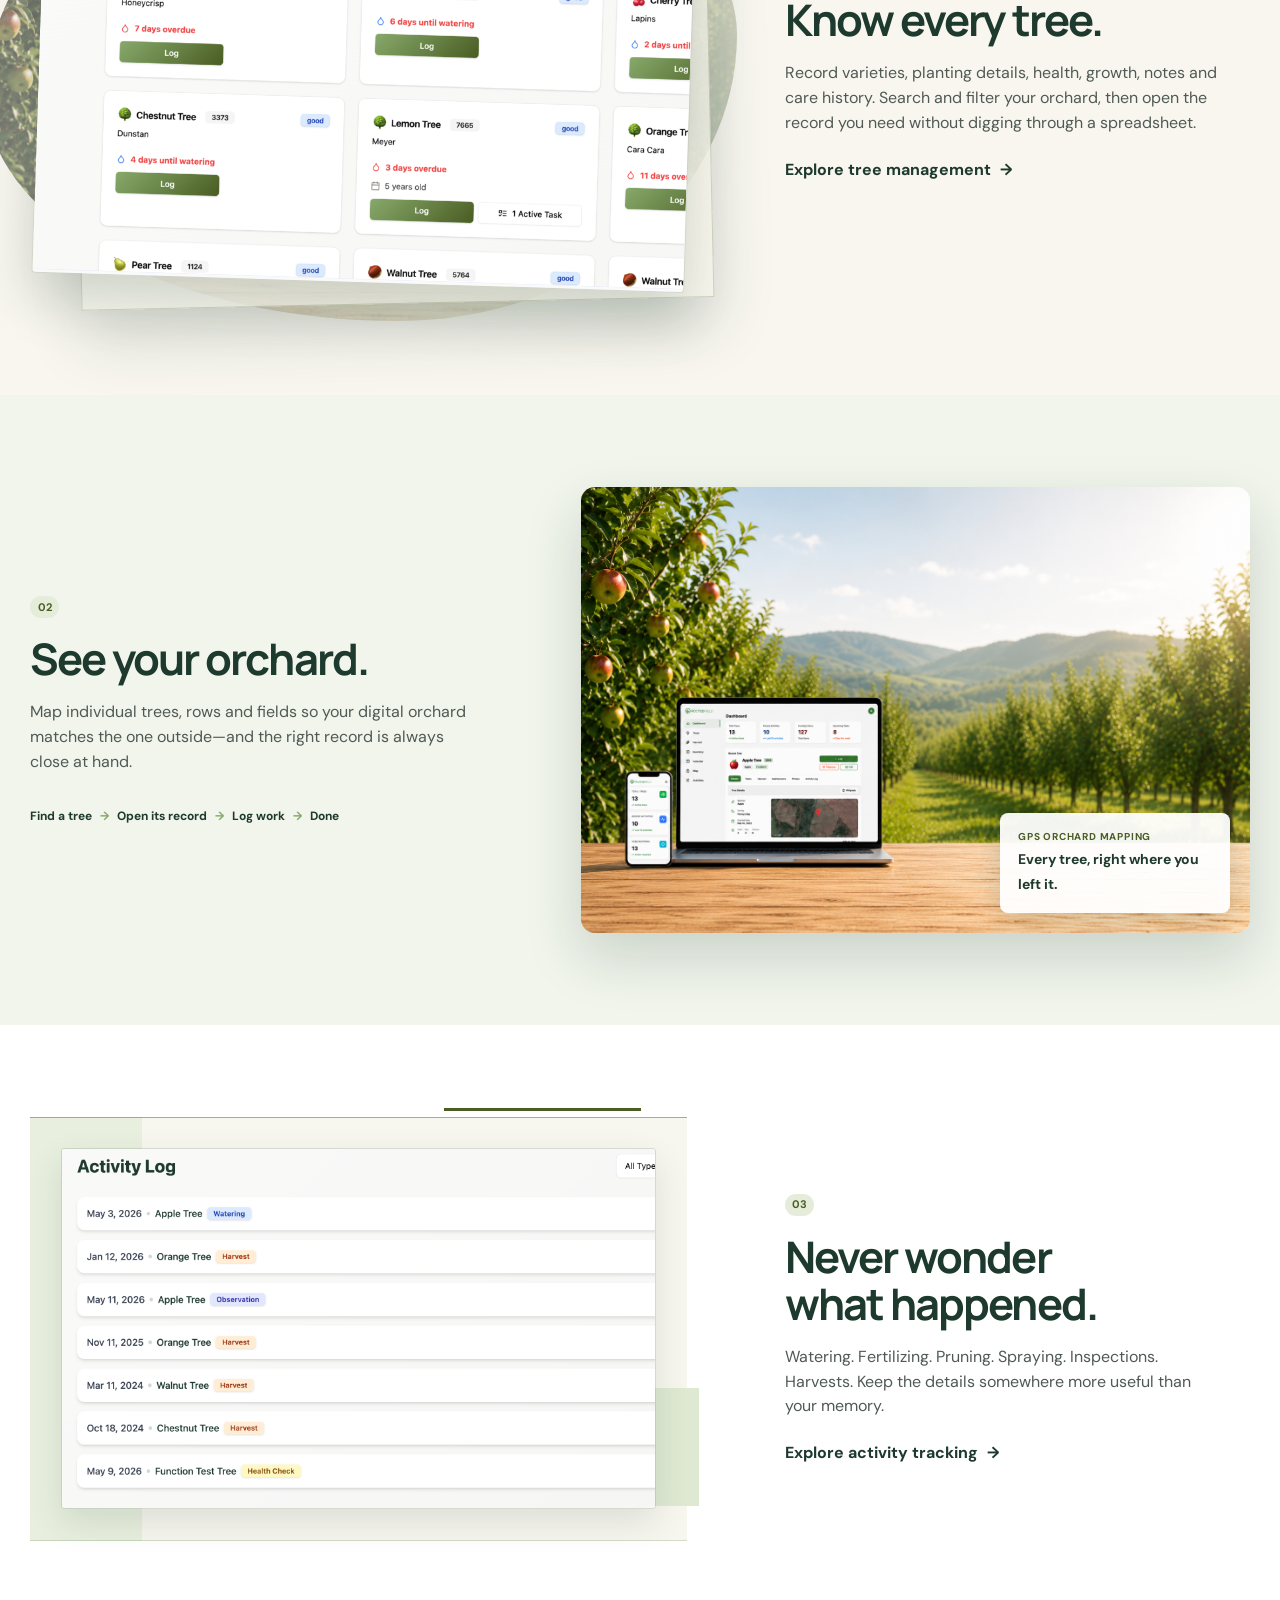
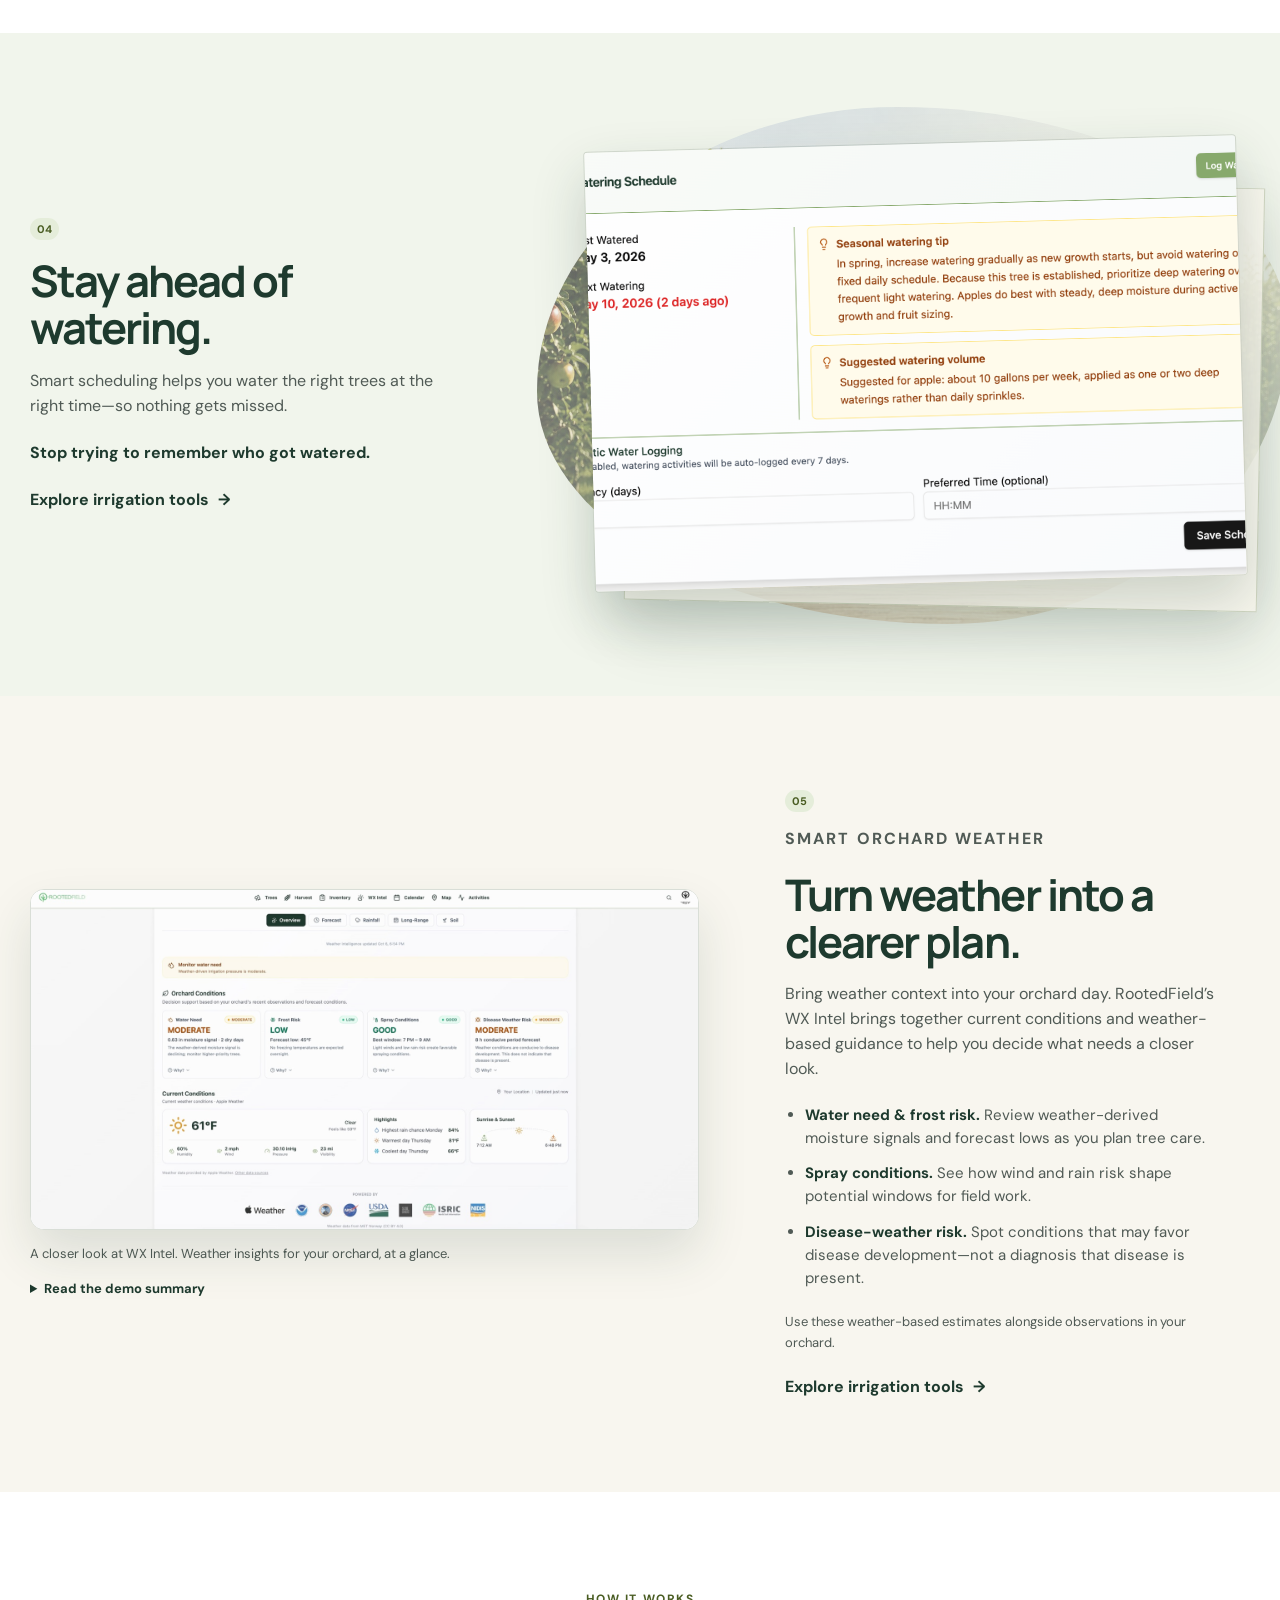
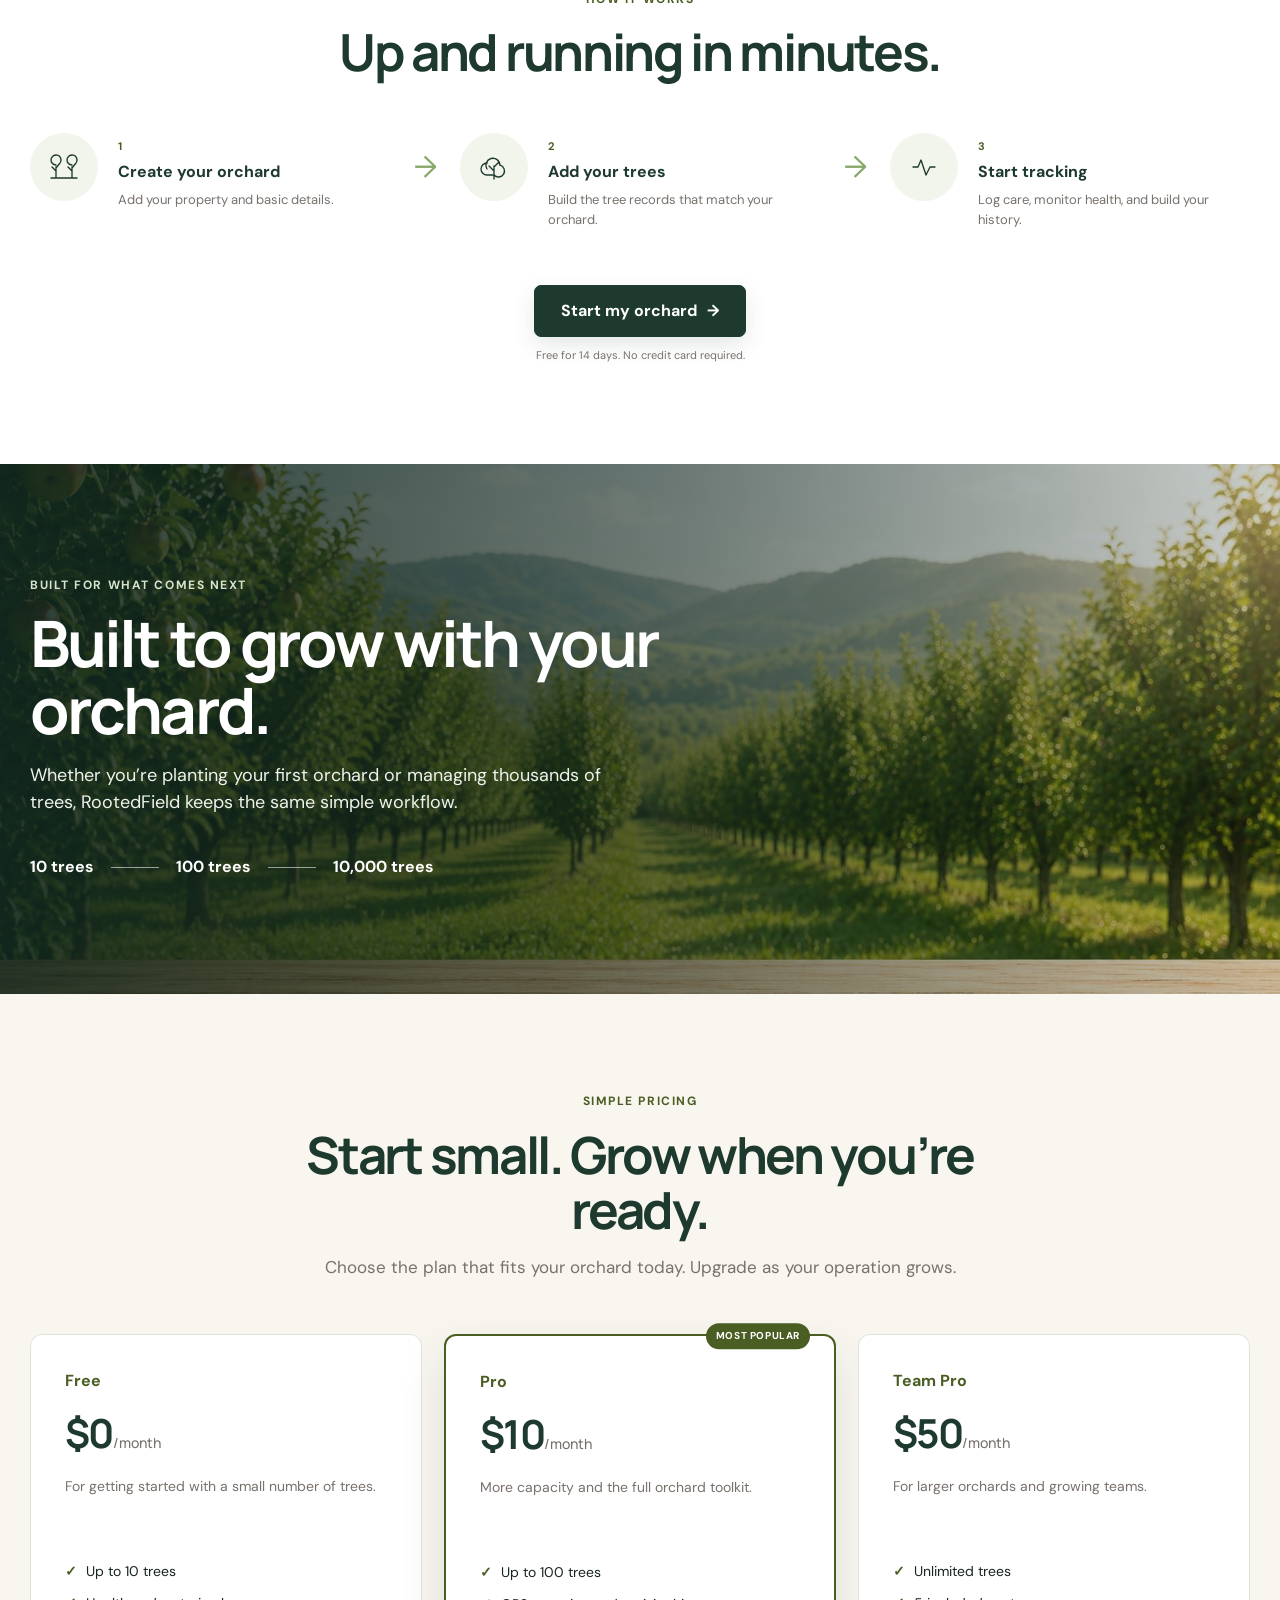
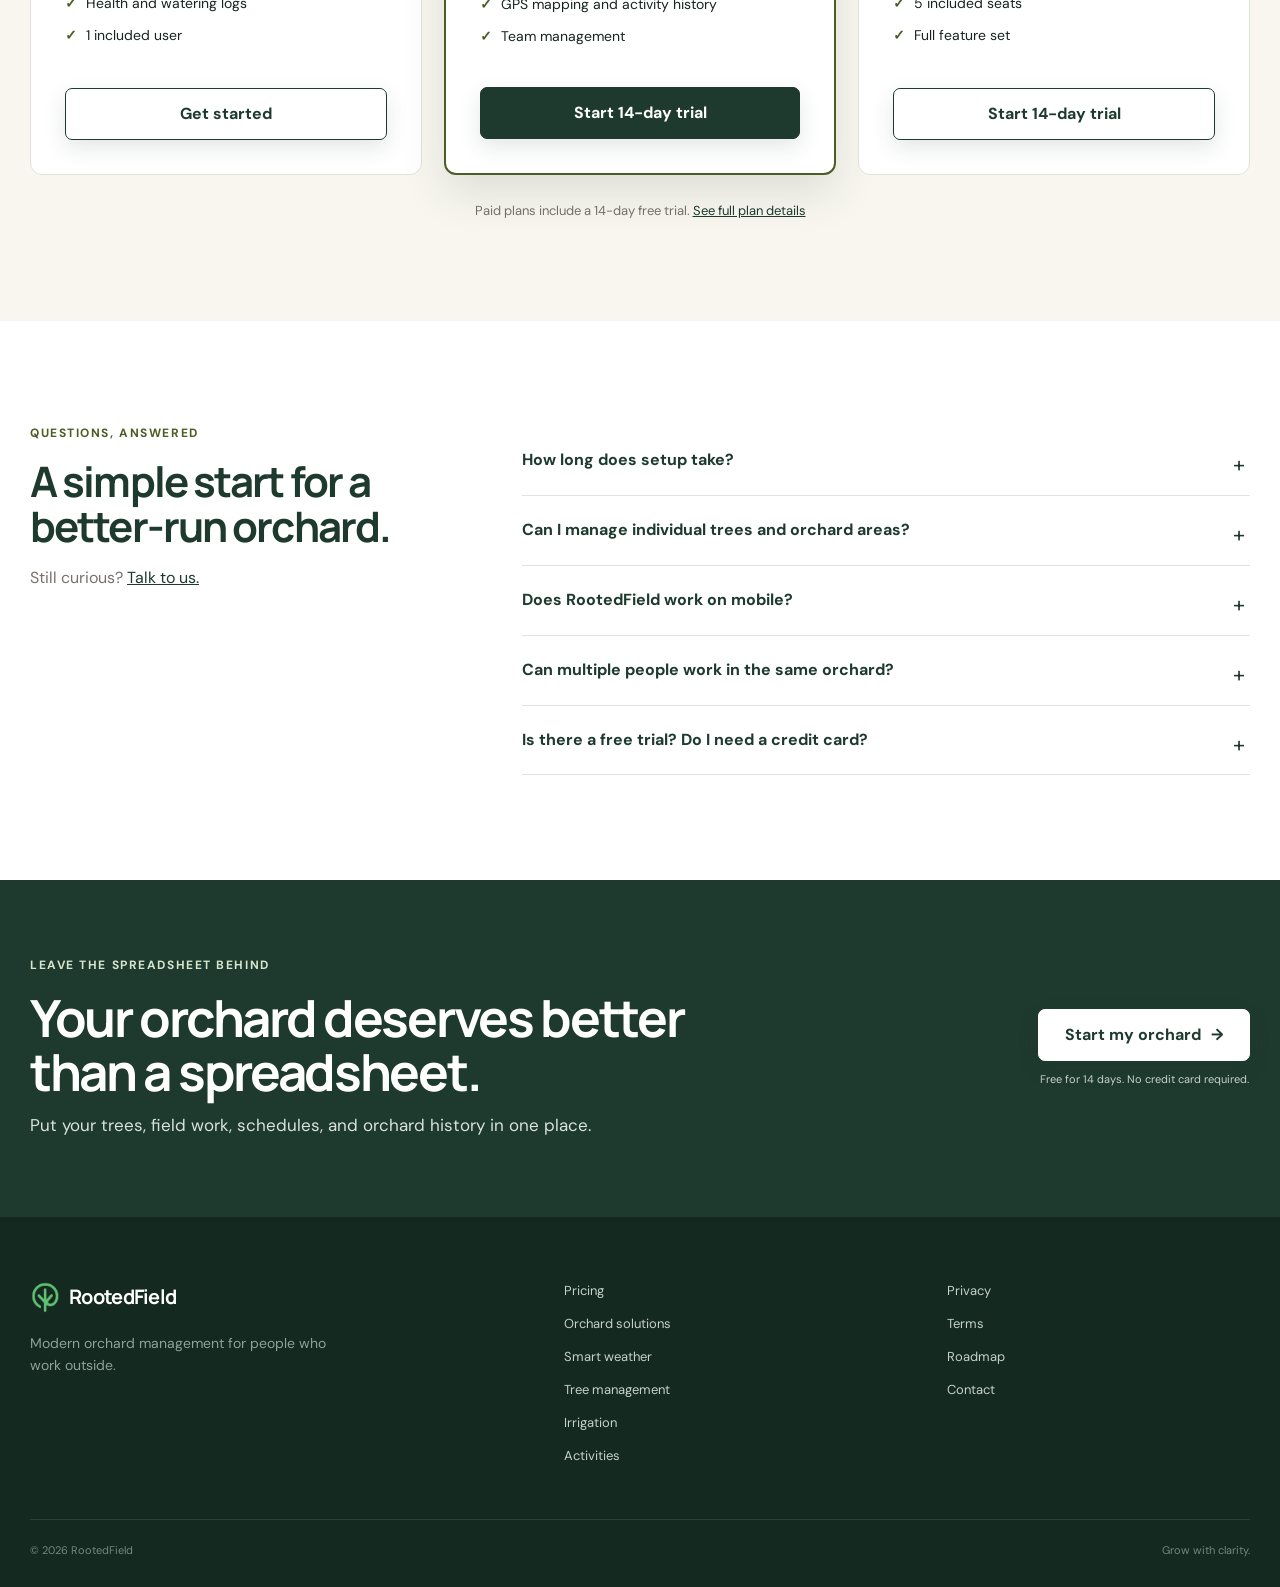
==== commit 3b176829: "Autoplay and loop weather demo without controls" ====
--- a/index.html
+++ b/index.html
@@ -126,12 +126,12 @@
         <div class="shell feature-grid visual-first">
           <figure class="weather-visual">
             <div class="screenshot-frame">
-              <video controls playsinline preload="none" poster="assets/weather/weather-poster.jpg" width="4046" height="2062" aria-label="RootedField smart weather demonstration" aria-describedby="weather-caption weather-summary">
+              <video autoplay muted loop playsinline preload="auto" poster="assets/weather/weather-poster.jpg" width="4046" height="2062" aria-label="RootedField smart weather demonstration" aria-describedby="weather-caption weather-summary">
                 <source src="assets/weather/WX_Details.mp4" type="video/mp4">
                 <p><a href="assets/weather/WX_Details.mp4">Watch the RootedField weather demo</a>.</p>
               </video>
             </div>
-            <figcaption id="weather-caption">A closer look at WX Intel. Play the 12-second demo or use fullscreen to explore the details.</figcaption>
+            <figcaption id="weather-caption">A closer look at WX Intel. Weather insights for your orchard, at a glance.</figcaption>
             <details class="weather-transcript"><summary>Read the demo summary</summary><p id="weather-summary">The demo shows RootedField’s WX Intel overview and zooms into orchard condition cards for water need, frost risk, spray conditions, and disease-weather risk. Each card pairs an indicator with weather context. Current conditions include temperature, humidity, wind, and sunrise and sunset times. The displayed values are examples from the recording, not live conditions.</p></details>
           </figure>
           <div class="feature-copy">
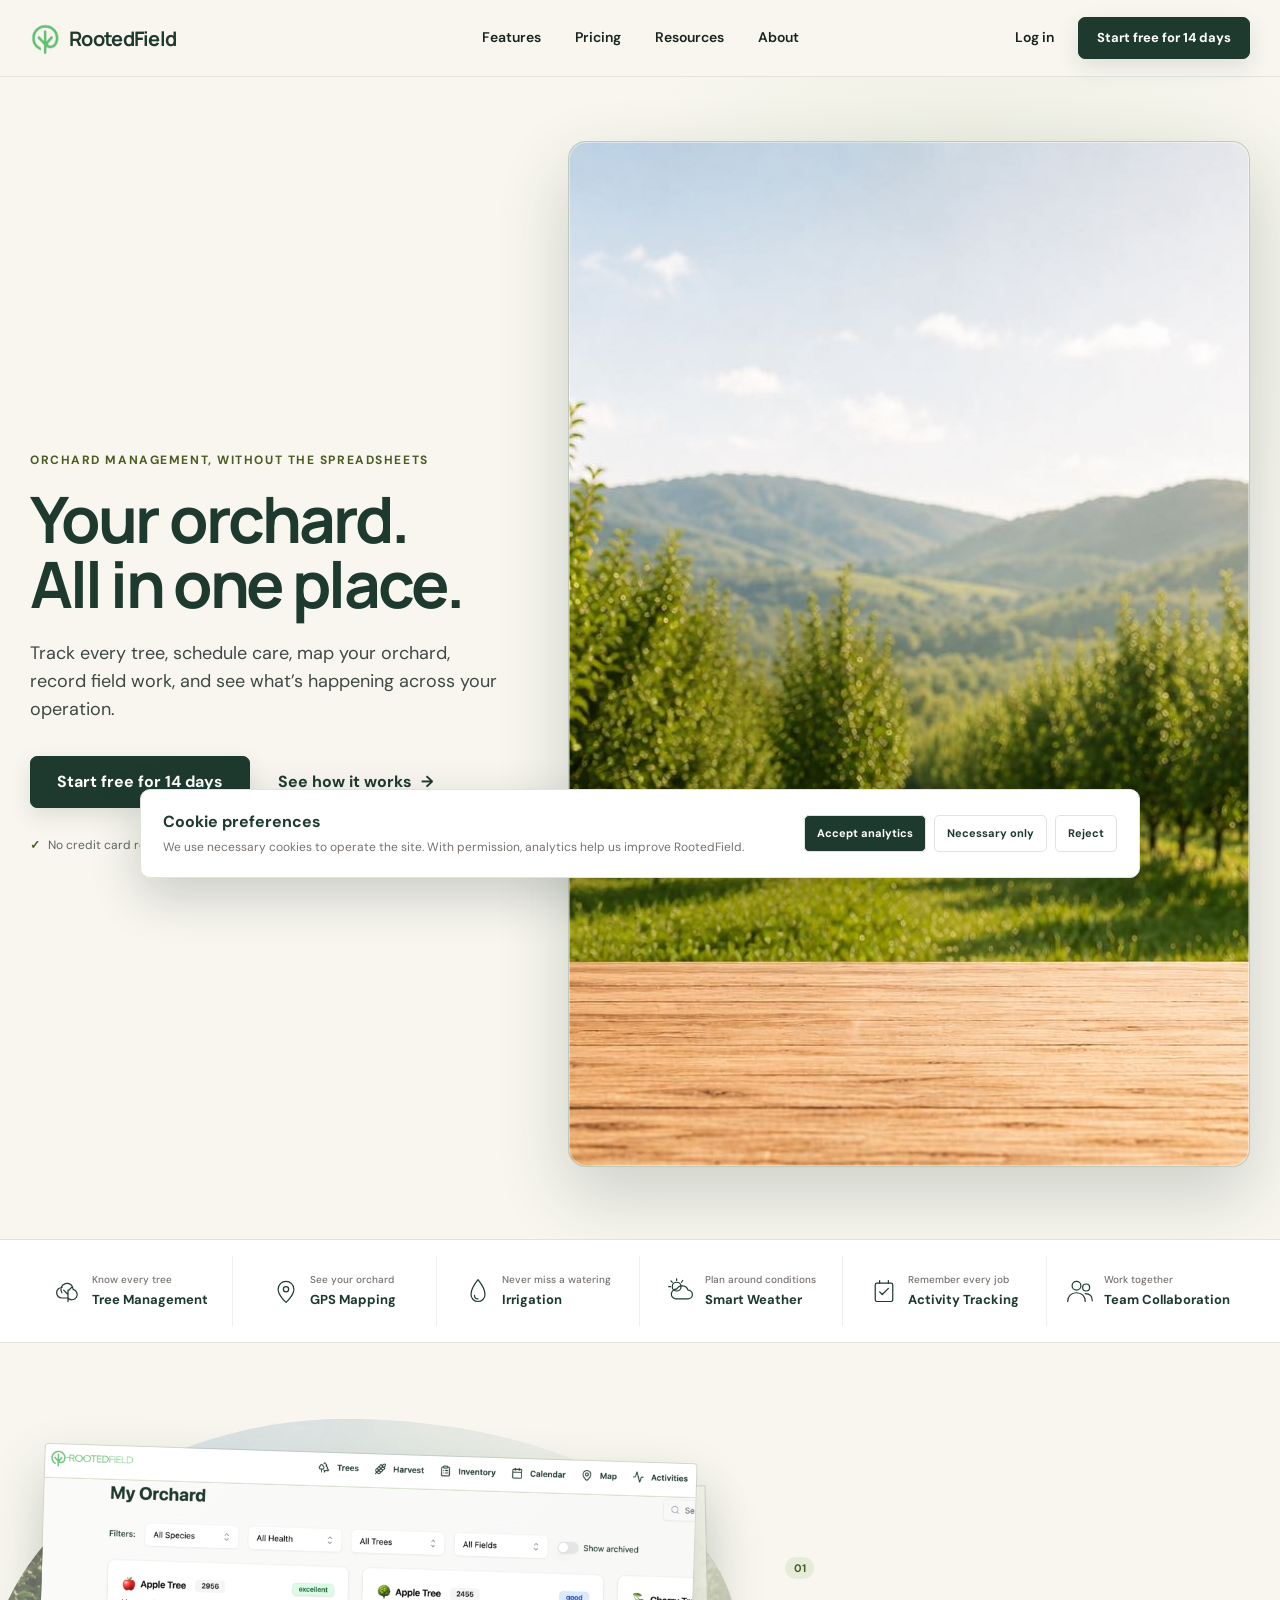
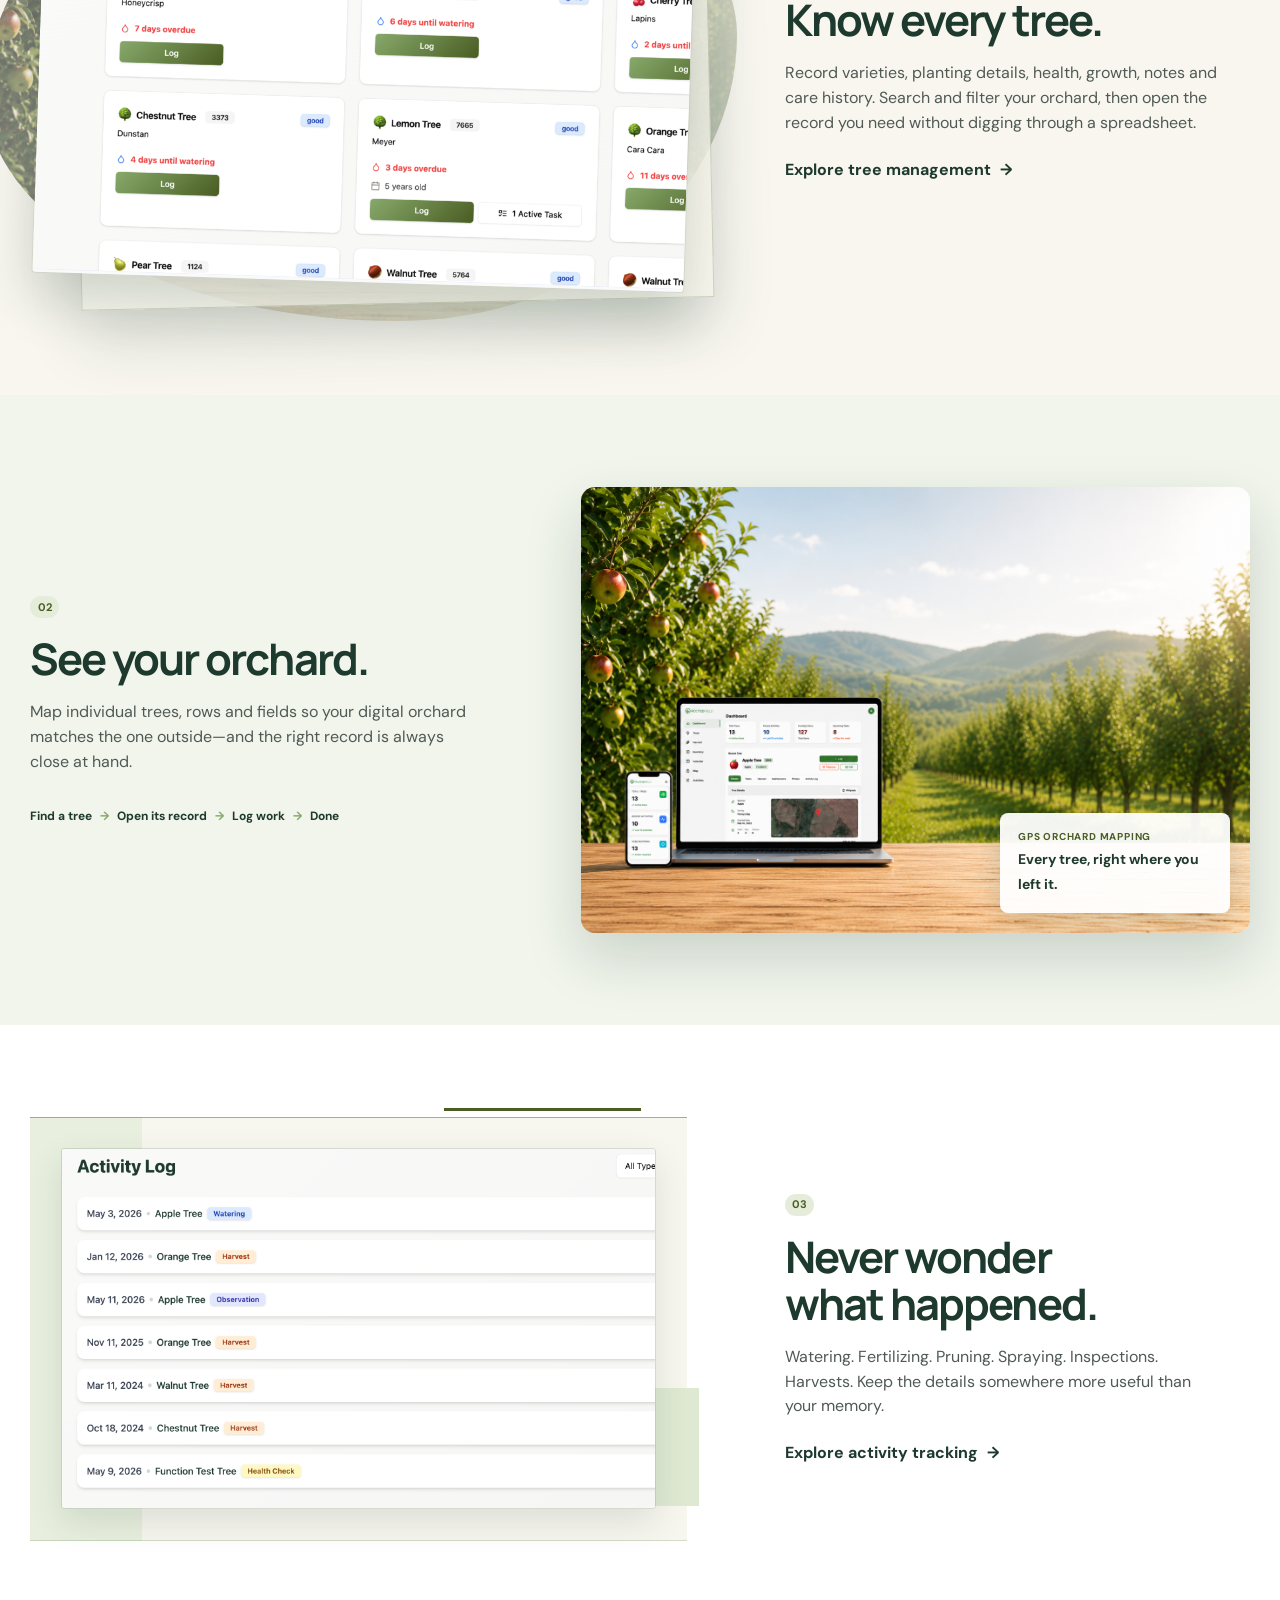
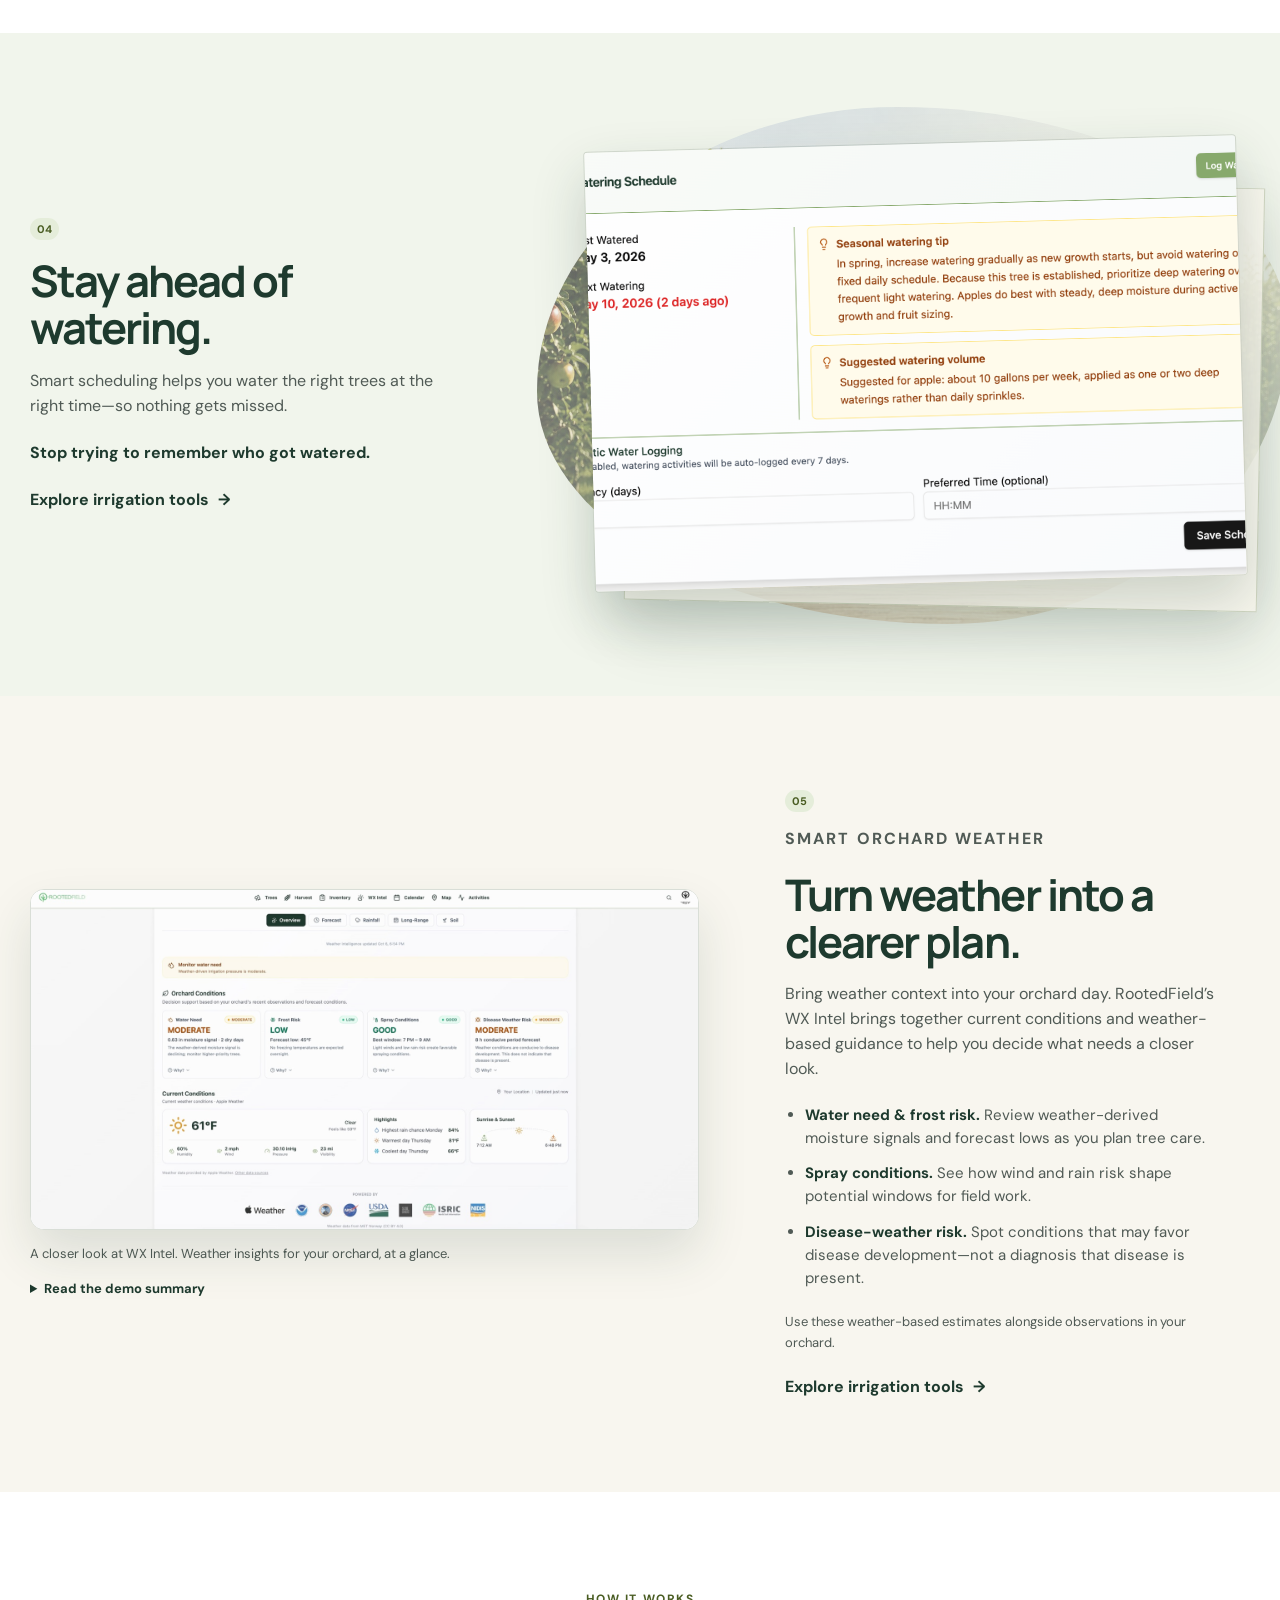
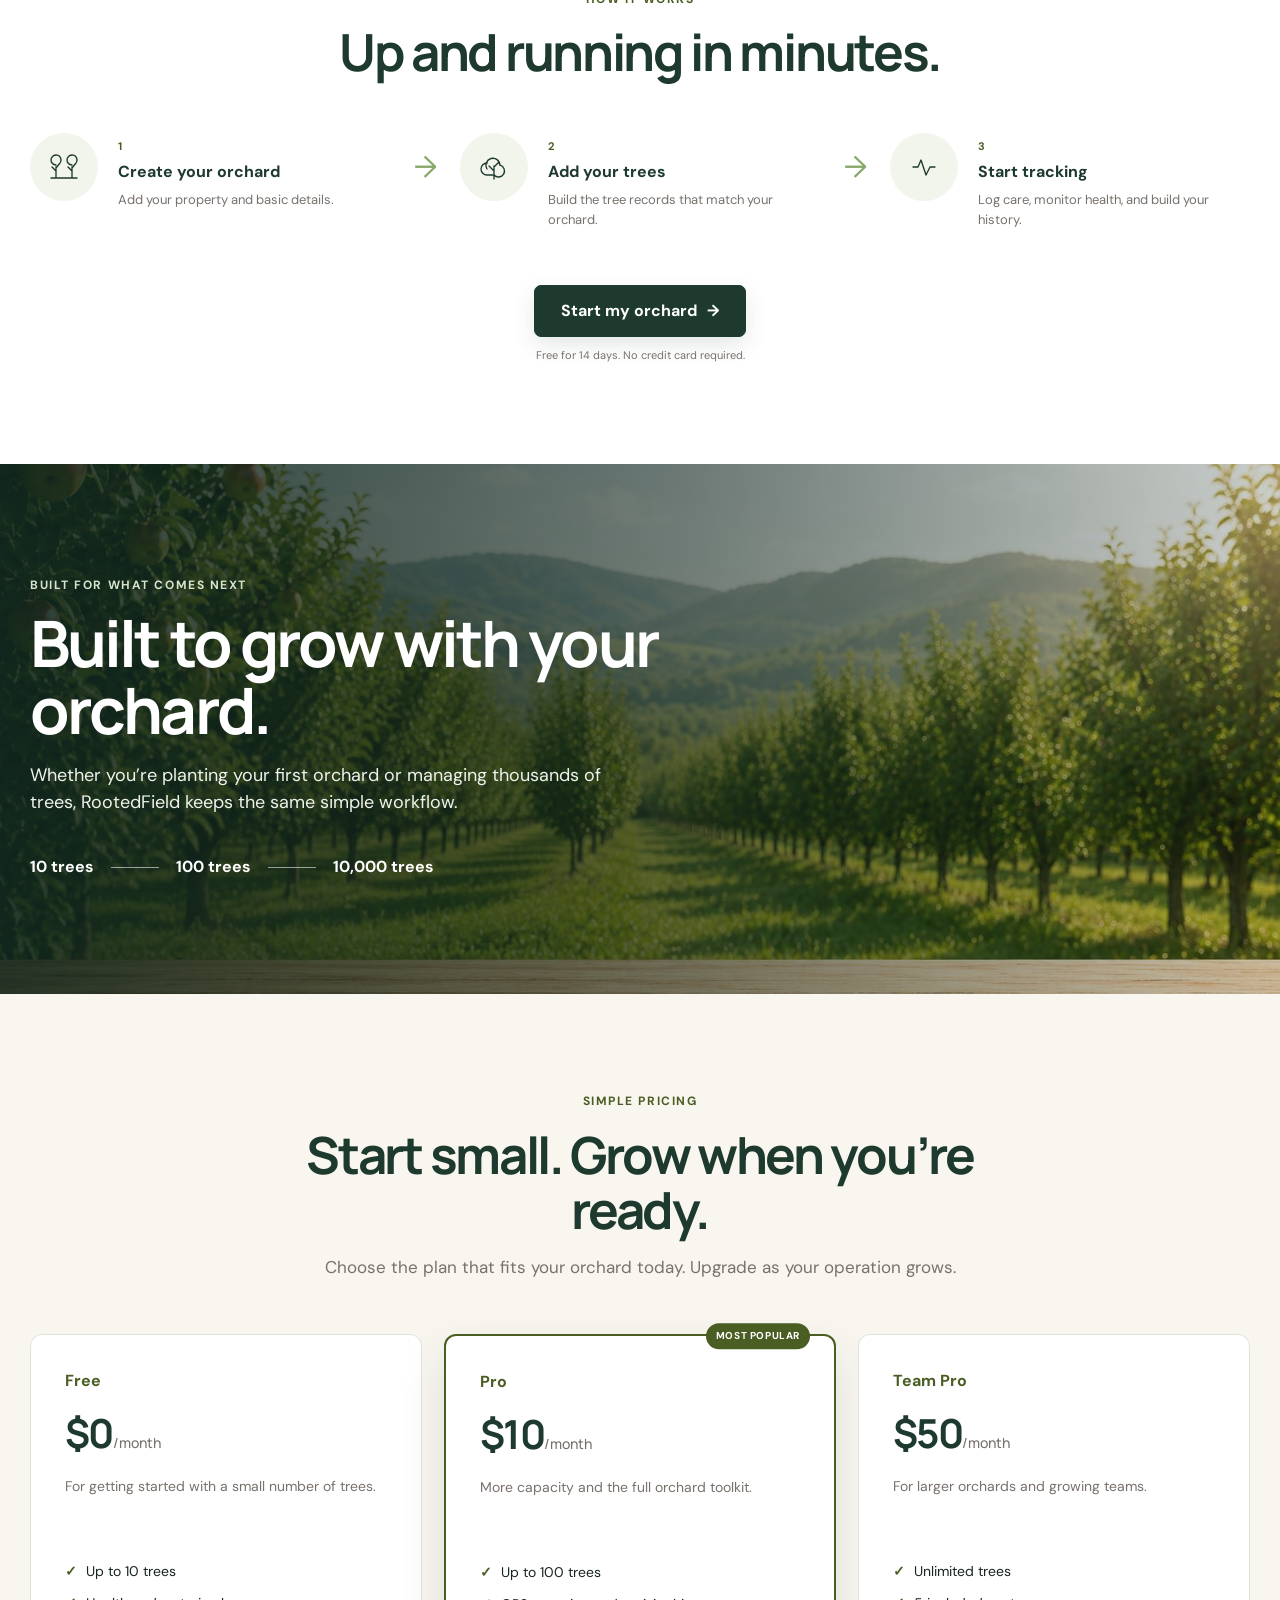
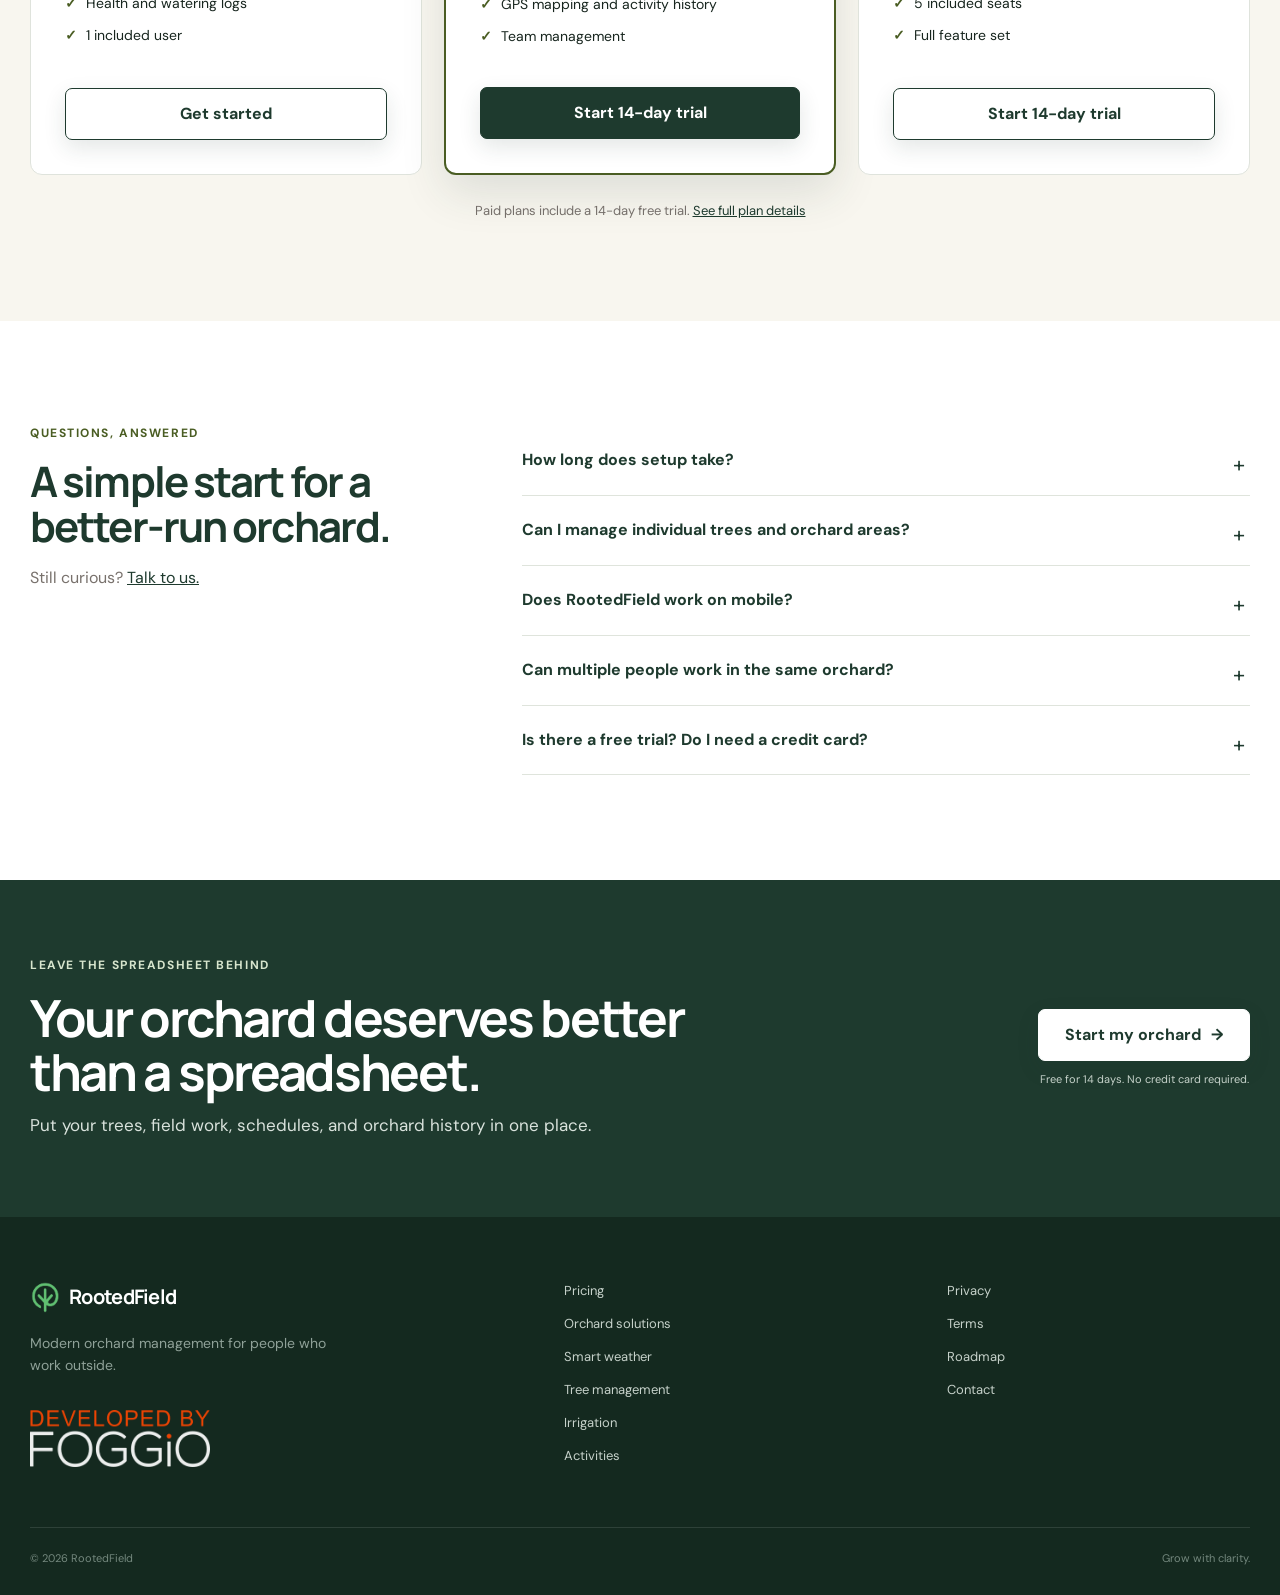
==== commit 529c56fc: "Add FOGGiO credit to marketing footer" ====
--- a/index.html
+++ b/index.html
@@ -179,7 +179,7 @@
     <section class="final-cta"><div class="shell final-cta-inner"><div><p class="eyebrow light">Leave the spreadsheet behind</p><h2>Your orchard deserves better than a spreadsheet.</h2><p>Put your trees, field work, schedules, and orchard history in one place.</p></div><div><a class="button button-light" href="https://app.rootedfield.com/signup?trial=true" data-cta="final">Start my orchard <span aria-hidden="true">→</span></a><small>Free for 14 days. No credit card required.</small></div></div></section>
   </main>
 
-  <footer class="site-footer"><div class="shell footer-grid"><div><a class="brand footer-brand" href="index.html"><img src="logo_only.png" alt=""><span>RootedField</span></a><p>Modern orchard management for people who work outside.</p></div><nav aria-label="Footer navigation"><a href="pricing.html">Pricing</a><a href="solutions.html">Orchard solutions</a><a href="#weather">Smart weather</a><a href="tree-management.html">Tree management</a><a href="orchard-irrigation-management.html">Irrigation</a><a href="farm-field-activity-tracking.html">Activities</a></nav><nav aria-label="Legal and support"><a href="privacy.html">Privacy</a><a href="terms.html">Terms</a><a href="https://rootedfield.featurebase.app/roadmap" target="_blank" rel="noopener noreferrer">Roadmap</a><a href="mailto:support@rootedfield.com">Contact</a></nav></div><div class="shell footer-bottom"><span>© <span id="year"></span> RootedField</span><span>Grow with clarity.</span></div></footer>
+  <footer class="site-footer"><div class="shell footer-grid"><div><a class="brand footer-brand" href="index.html"><img src="logo_only.png" alt=""><span>RootedField</span></a><p>Modern orchard management for people who work outside.</p><a class="footer-foggio" href="https://fogg.io" target="_blank" rel="noopener noreferrer" aria-label="Developed by FOGGiO — visit fogg.io"><img src="foggio_app_white.png" alt="Developed by FOGGiO" width="840" height="264" loading="lazy"></a></div><nav aria-label="Footer navigation"><a href="pricing.html">Pricing</a><a href="solutions.html">Orchard solutions</a><a href="#weather">Smart weather</a><a href="tree-management.html">Tree management</a><a href="orchard-irrigation-management.html">Irrigation</a><a href="farm-field-activity-tracking.html">Activities</a></nav><nav aria-label="Legal and support"><a href="privacy.html">Privacy</a><a href="terms.html">Terms</a><a href="https://rootedfield.featurebase.app/roadmap" target="_blank" rel="noopener noreferrer">Roadmap</a><a href="mailto:support@rootedfield.com">Contact</a></nav></div><div class="shell footer-bottom"><span>© <span id="year"></span> RootedField</span><span>Grow with clarity.</span></div></footer>
 
   <div id="cookie-consent-banner" class="cookie-banner" hidden><div><strong>Cookie preferences</strong><p>We use necessary cookies to operate the site. With permission, analytics help us improve RootedField.</p></div><div class="cookie-actions"><button onclick="acceptAnalytics()">Accept analytics</button><button onclick="acceptNecessaryOnly()">Necessary only</button><button onclick="rejectCookies()">Reject</button></div></div>
 
--- a/styles.css
+++ b/styles.css
@@ -8,7 +8,7 @@
 .pricing-section{padding:100px 0;background:var(--ivory)}.pricing-grid{display:grid;grid-template-columns:repeat(3,1fr);gap:22px;align-items:stretch}.price-card{position:relative;display:flex;flex-direction:column;padding:34px;border:1px solid #dfe3dc;border-radius:12px;background:#fff}.price-card.featured{border:2px solid var(--olive);box-shadow:0 18px 45px rgba(30,58,46,.12)}.popular{position:absolute;top:0;right:24px;transform:translateY(-50%);padding:5px 10px;border-radius:20px;background:var(--olive);color:#fff;font-size:10px;font-weight:700;text-transform:uppercase;letter-spacing:.06em}.plan-name{margin:0;color:var(--olive);font-weight:700}.price-card h3{margin:8px 0 12px;color:var(--forest);font-family:"Manrope",sans-serif;font-size:40px;letter-spacing:-.04em}.price-card h3 small{font-size:14px;color:var(--stone);font-weight:500;letter-spacing:0}.price-card>p:not(.plan-name){min-height:50px;margin:0;color:var(--stone);font-size:14px}.price-card ul{margin:25px 0 30px;padding:0;list-style:none}.price-card li{margin:10px 0;font-size:14px}.price-card li:before{content:"✓";margin-right:9px;color:var(--olive);font-weight:700}.price-card .button{margin-top:auto}.button-outline{color:var(--forest);background:transparent}.button-outline:hover{color:#fff}.pricing-note{text-align:center;margin:26px 0 0;color:var(--stone);font-size:13px}.pricing-note a{text-decoration:underline;color:var(--forest)}
 .faq-section{padding:105px 0;background:#fff}.faq-grid{display:grid;grid-template-columns:.7fr 1.3fr;gap:100px}.faq-grid h2{margin:0;color:var(--forest);font-size:42px;line-height:1.08}.faq-intro{color:var(--stone)}.faq-intro a{text-decoration:underline;color:var(--forest)}.faq-list details{border-bottom:1px solid var(--line)}.faq-list summary{position:relative;padding:22px 40px 22px 0;color:var(--forest);font-weight:700;cursor:pointer;list-style:none}.faq-list summary::-webkit-details-marker{display:none}.faq-list summary:after{content:"+";position:absolute;right:5px;font-size:22px;font-weight:400}.faq-list details[open] summary:after{content:"−"}.faq-list details p{margin:0;padding:0 50px 22px 0;color:var(--stone);font-size:14px}
 .final-cta{padding:78px 0;background:var(--forest);color:#fff}.final-cta-inner{display:grid;grid-template-columns:1fr auto;align-items:center;gap:60px}.final-cta h2{max-width:760px;margin:0 0 14px;font-size:clamp(36px,4vw,54px);line-height:1.05}.final-cta p:not(.eyebrow){margin:0;color:#d9e2dc;font-size:17px}.final-cta-inner>div:last-child{display:flex;flex-direction:column;align-items:center;gap:10px}.button-light{background:#fff;border-color:#fff;color:var(--forest)}.button-light:hover{background:#eff4eb;color:var(--forest)}.final-cta small{color:#c7d3cb}
-.site-footer{padding:64px 0 28px;background:#14291f;color:#c6d1ca}.footer-grid{display:grid;grid-template-columns:1.5fr 1fr 1fr;gap:80px}.footer-brand img{filter:brightness(0) invert(1);opacity:.9}.footer-grid p{max-width:320px;color:#8fa198;font-size:14px}.footer-grid nav{display:flex;flex-direction:column;gap:13px;font-size:13px}.footer-grid nav a:hover{color:#fff}.footer-bottom{display:flex;justify-content:space-between;margin-top:52px;padding-top:22px;border-top:1px solid rgba(255,255,255,.11);color:#74887e;font-size:11px}.cookie-banner{position:fixed;z-index:100;left:22px;right:22px;bottom:22px;display:flex;align-items:center;justify-content:space-between;gap:25px;max-width:1000px;margin:auto;padding:20px 22px;border:1px solid var(--line);border-radius:10px;background:#fff;box-shadow:0 18px 50px rgba(20,41,31,.2)}.cookie-banner[hidden]{display:none}.cookie-banner strong{color:var(--forest)}.cookie-banner p{margin:4px 0 0;color:var(--stone);font-size:12px}.cookie-actions{display:flex;gap:8px;flex:none}.cookie-actions button{padding:9px 12px;border:1px solid var(--line);border-radius:5px;background:#fff;color:var(--forest);font-size:11px;font-weight:700;cursor:pointer}.cookie-actions button:first-child{background:var(--forest);color:#fff}.svg-sprite{position:absolute;width:0;height:0;overflow:hidden}
+.site-footer{padding:64px 0 28px;background:#14291f;color:#c6d1ca}.footer-grid{display:grid;grid-template-columns:1.5fr 1fr 1fr;gap:80px}.footer-brand img{filter:brightness(0) invert(1);opacity:.9}.footer-grid p{max-width:320px;color:#8fa198;font-size:14px}.footer-foggio{display:inline-block;margin-top:20px}.footer-foggio img{display:block;width:180px;height:auto;opacity:.92;transition:opacity .2s ease}.footer-foggio:hover img,.footer-foggio:focus-visible img{opacity:1}.footer-foggio:focus-visible{outline:2px solid #fff;outline-offset:6px;border-radius:2px}.footer-grid nav{display:flex;flex-direction:column;gap:13px;font-size:13px}.footer-grid nav a:hover{color:#fff}.footer-bottom{display:flex;justify-content:space-between;margin-top:52px;padding-top:22px;border-top:1px solid rgba(255,255,255,.11);color:#74887e;font-size:11px}.cookie-banner{position:fixed;z-index:100;left:22px;right:22px;bottom:22px;display:flex;align-items:center;justify-content:space-between;gap:25px;max-width:1000px;margin:auto;padding:20px 22px;border:1px solid var(--line);border-radius:10px;background:#fff;box-shadow:0 18px 50px rgba(20,41,31,.2)}.cookie-banner[hidden]{display:none}.cookie-banner strong{color:var(--forest)}.cookie-banner p{margin:4px 0 0;color:var(--stone);font-size:12px}.cookie-actions{display:flex;gap:8px;flex:none}.cookie-actions button{padding:9px 12px;border:1px solid var(--line);border-radius:5px;background:#fff;color:var(--forest);font-size:11px;font-weight:700;cursor:pointer}.cookie-actions button:first-child{background:var(--forest);color:#fff}.svg-sprite{position:absolute;width:0;height:0;overflow:hidden}
 @media(max-width:980px){.header-inner{grid-template-columns:1fr auto}.header-actions{display:none}.menu-toggle{display:block}.site-nav{position:absolute;left:0;right:0;top:76px;display:none;flex-direction:column;align-items:stretch;gap:0;padding:12px 24px 22px;background:var(--ivory);border-bottom:1px solid var(--line)}.site-nav.open{display:flex}.site-nav a{padding:12px 0}.hero-grid{grid-template-columns:1fr;gap:42px}.hero-copy{max-width:680px}.capability-row{overflow-x:auto;grid-template-columns:repeat(5,210px);justify-content:start}.feature-grid,.feature-grid:not(.visual-first){gap:46px}.steps{gap:35px}.steps li{grid-template-columns:55px 1fr;gap:13px}.step-icon{width:55px;height:55px}.steps li:not(:last-child):after{display:none}.faq-grid{gap:55px}.footer-grid{gap:45px}}
 @media(max-width:720px){.shell{width:min(calc(100% - 32px),var(--shell))}.site-header{position:relative}.header-inner{height:68px}.site-nav{top:68px}.brand img{width:140px}.hero{padding:44px 0 54px}.hero h1{font-size:47px}.lede{font-size:16px}.button-row{align-items:flex-start;flex-direction:column;gap:18px}.proof-list{gap:8px 14px}.product-label{right:10px;bottom:10px}.feature{padding:70px 0}.feature-grid,.feature-grid:not(.visual-first){display:flex;flex-direction:column;gap:36px}.feature-grid:not(.visual-first) .feature-copy{order:0}.feature-grid:not(.visual-first)>:not(.feature-copy){order:1}.feature-copy{max-width:none}.feature h2{font-size:38px}.screenshot-frame,.map-visual{width:100%}.screenshot-trees{aspect-ratio:1.15}.screenshot-activity{aspect-ratio:1.2}.screenshot-water{aspect-ratio:1.2}.steps{grid-template-columns:1fr;gap:30px;max-width:440px;margin:auto}.how-it-works,.pricing-section,.faq-section{padding:75px 0}.scale-section{min-height:500px}.scale-count{font-size:13px;gap:8px}.scale-count i{width:20px}.pricing-grid{grid-template-columns:1fr;gap:18px}.price-card>p:not(.plan-name){min-height:0}.faq-grid{grid-template-columns:1fr;gap:30px}.faq-grid h2{font-size:38px}.final-cta-inner{grid-template-columns:1fr;gap:32px}.final-cta-inner>div:last-child{align-items:flex-start}.footer-grid{grid-template-columns:1fr 1fr;gap:35px}.footer-grid>div{grid-column:1/-1}.cookie-banner{left:12px;right:12px;bottom:12px;flex-direction:column;align-items:stretch}.cookie-actions{flex-wrap:wrap}}
 @media(prefers-reduced-motion:reduce){html{scroll-behavior:auto}*,*:before,*:after{animation-duration:.01ms!important;transition-duration:.01ms!important}}
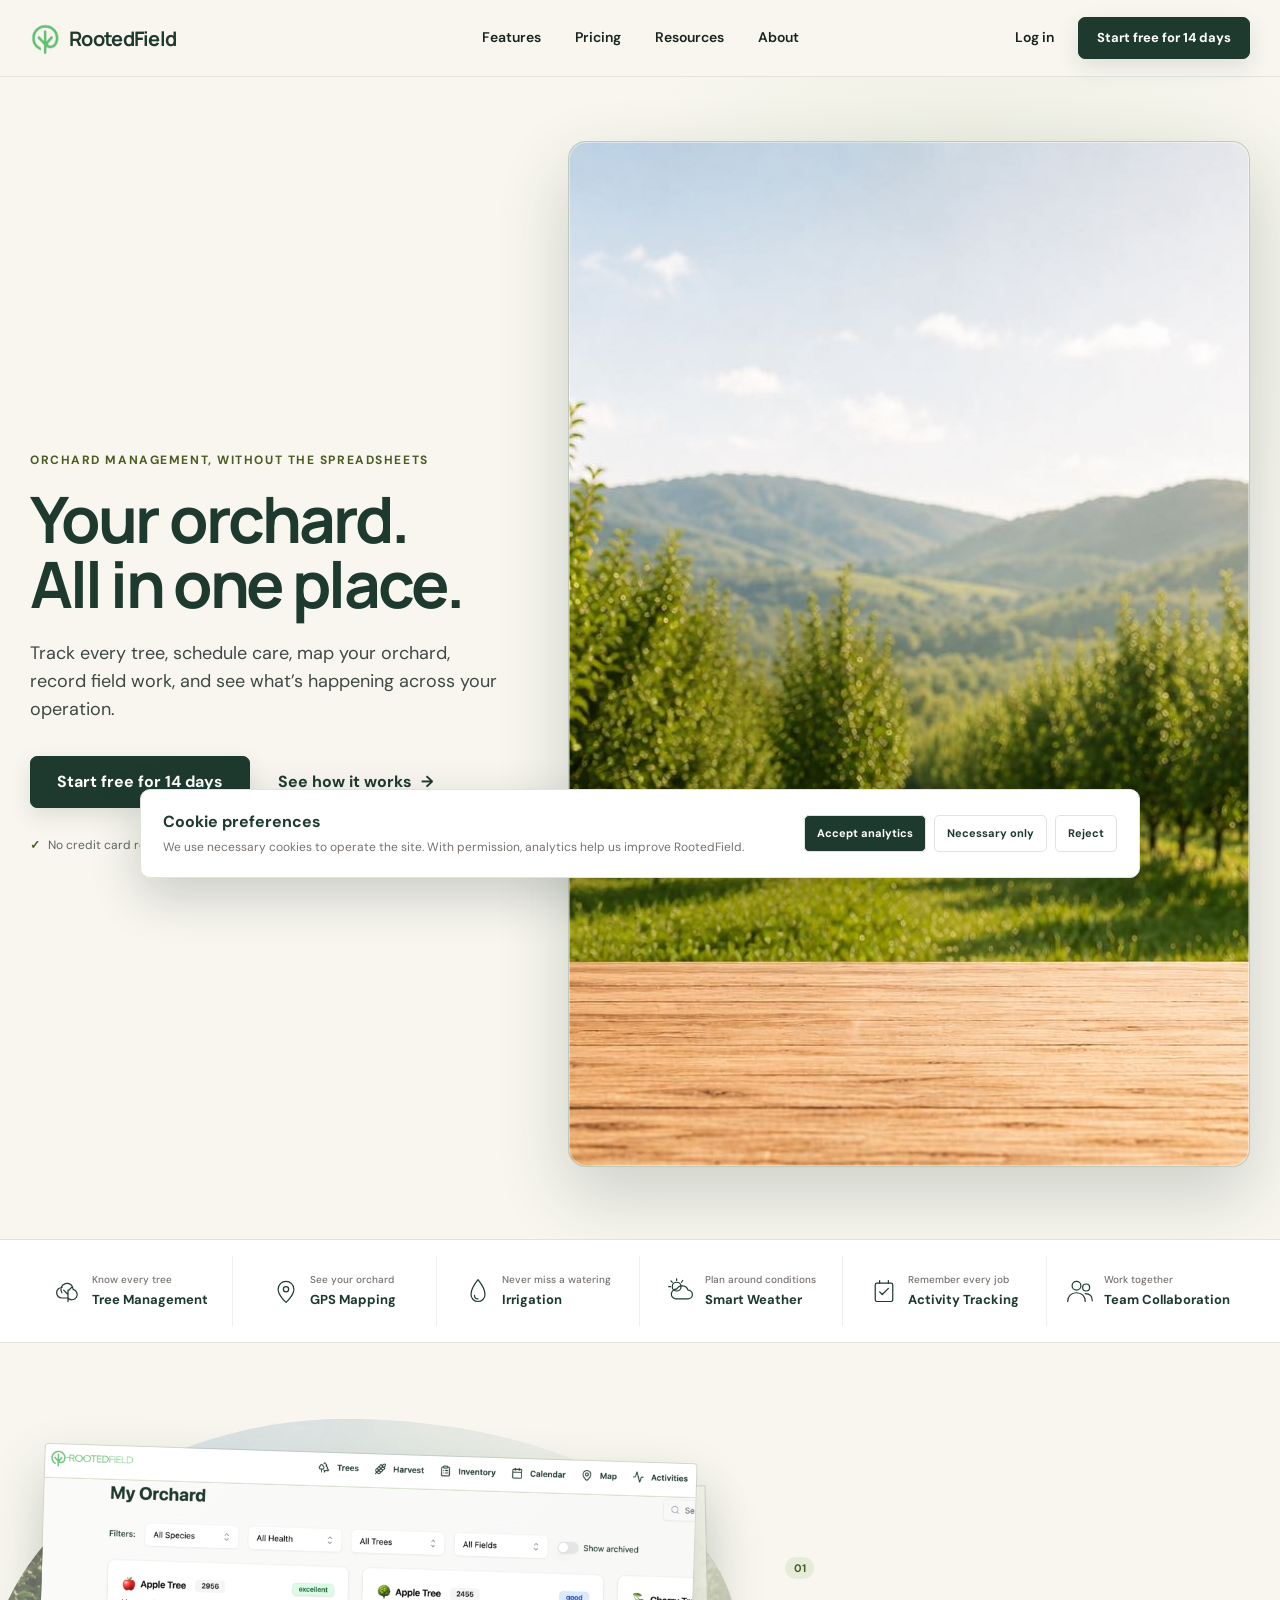
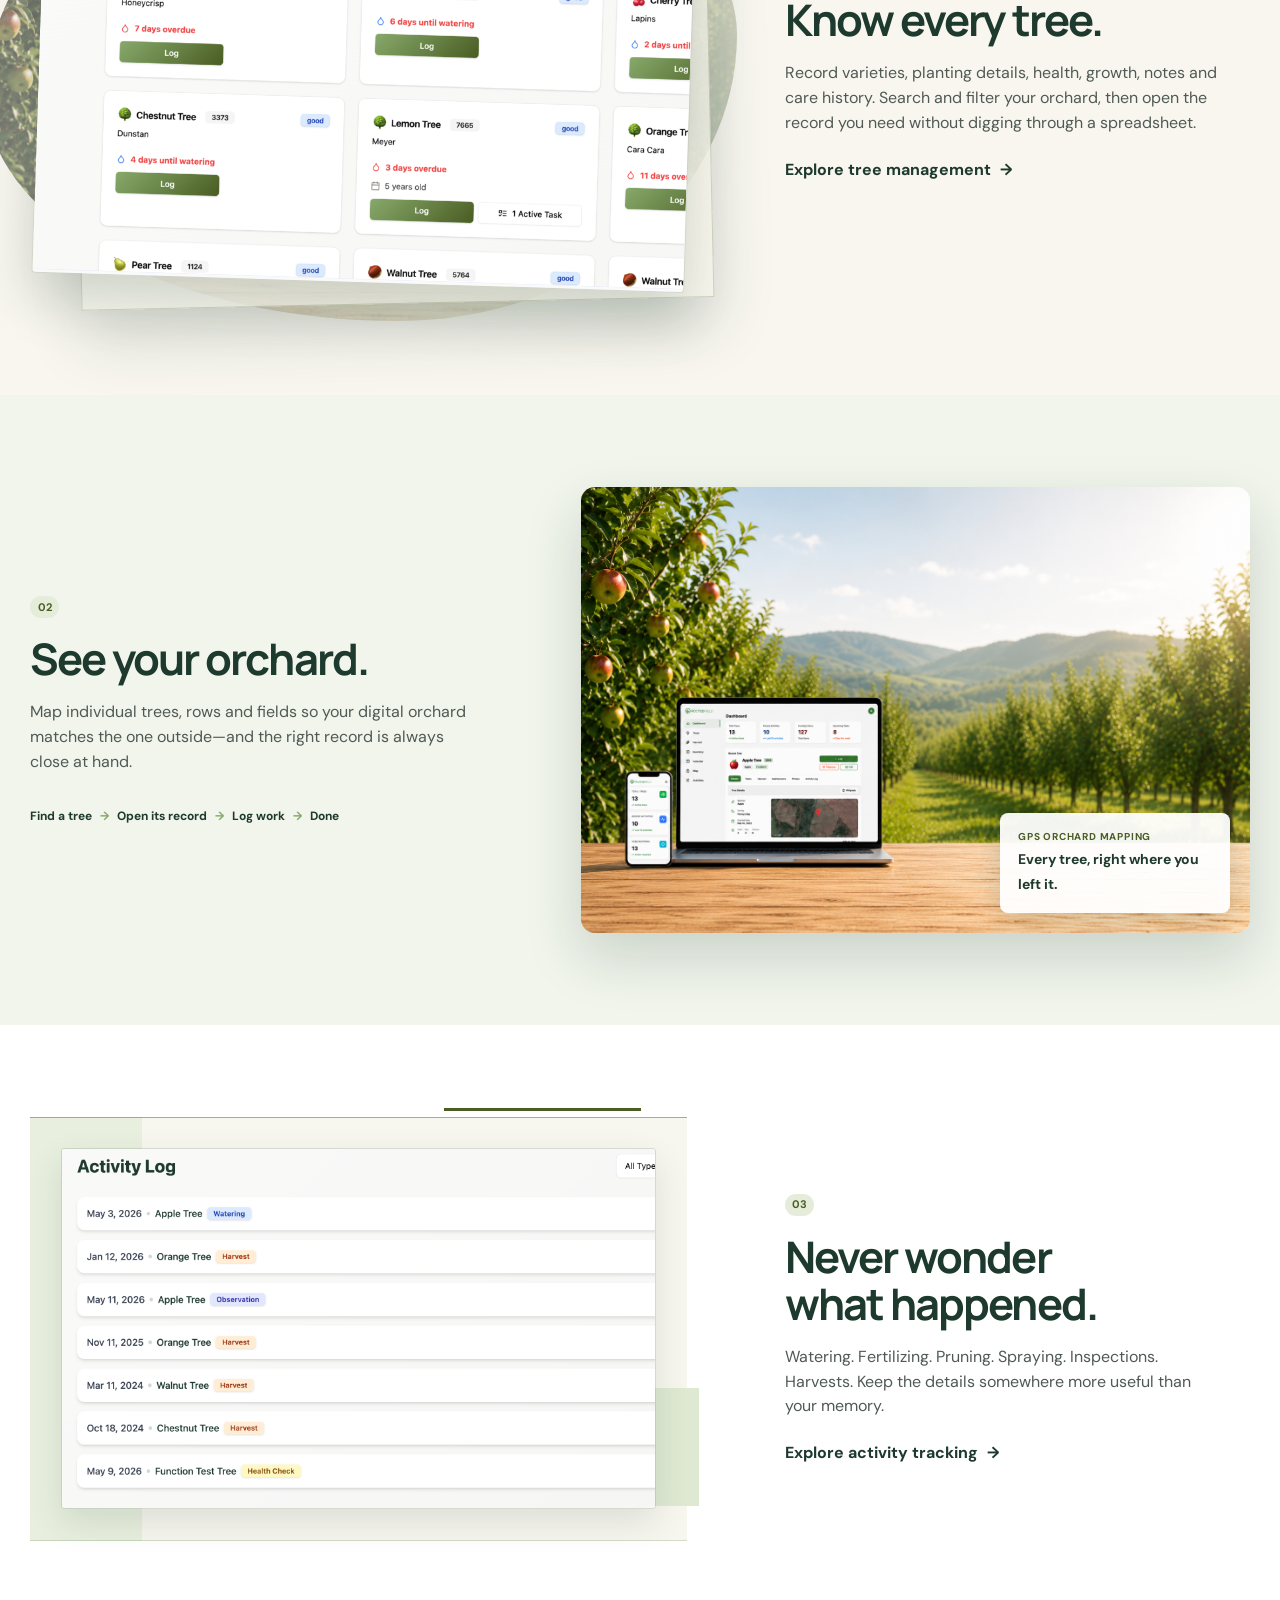
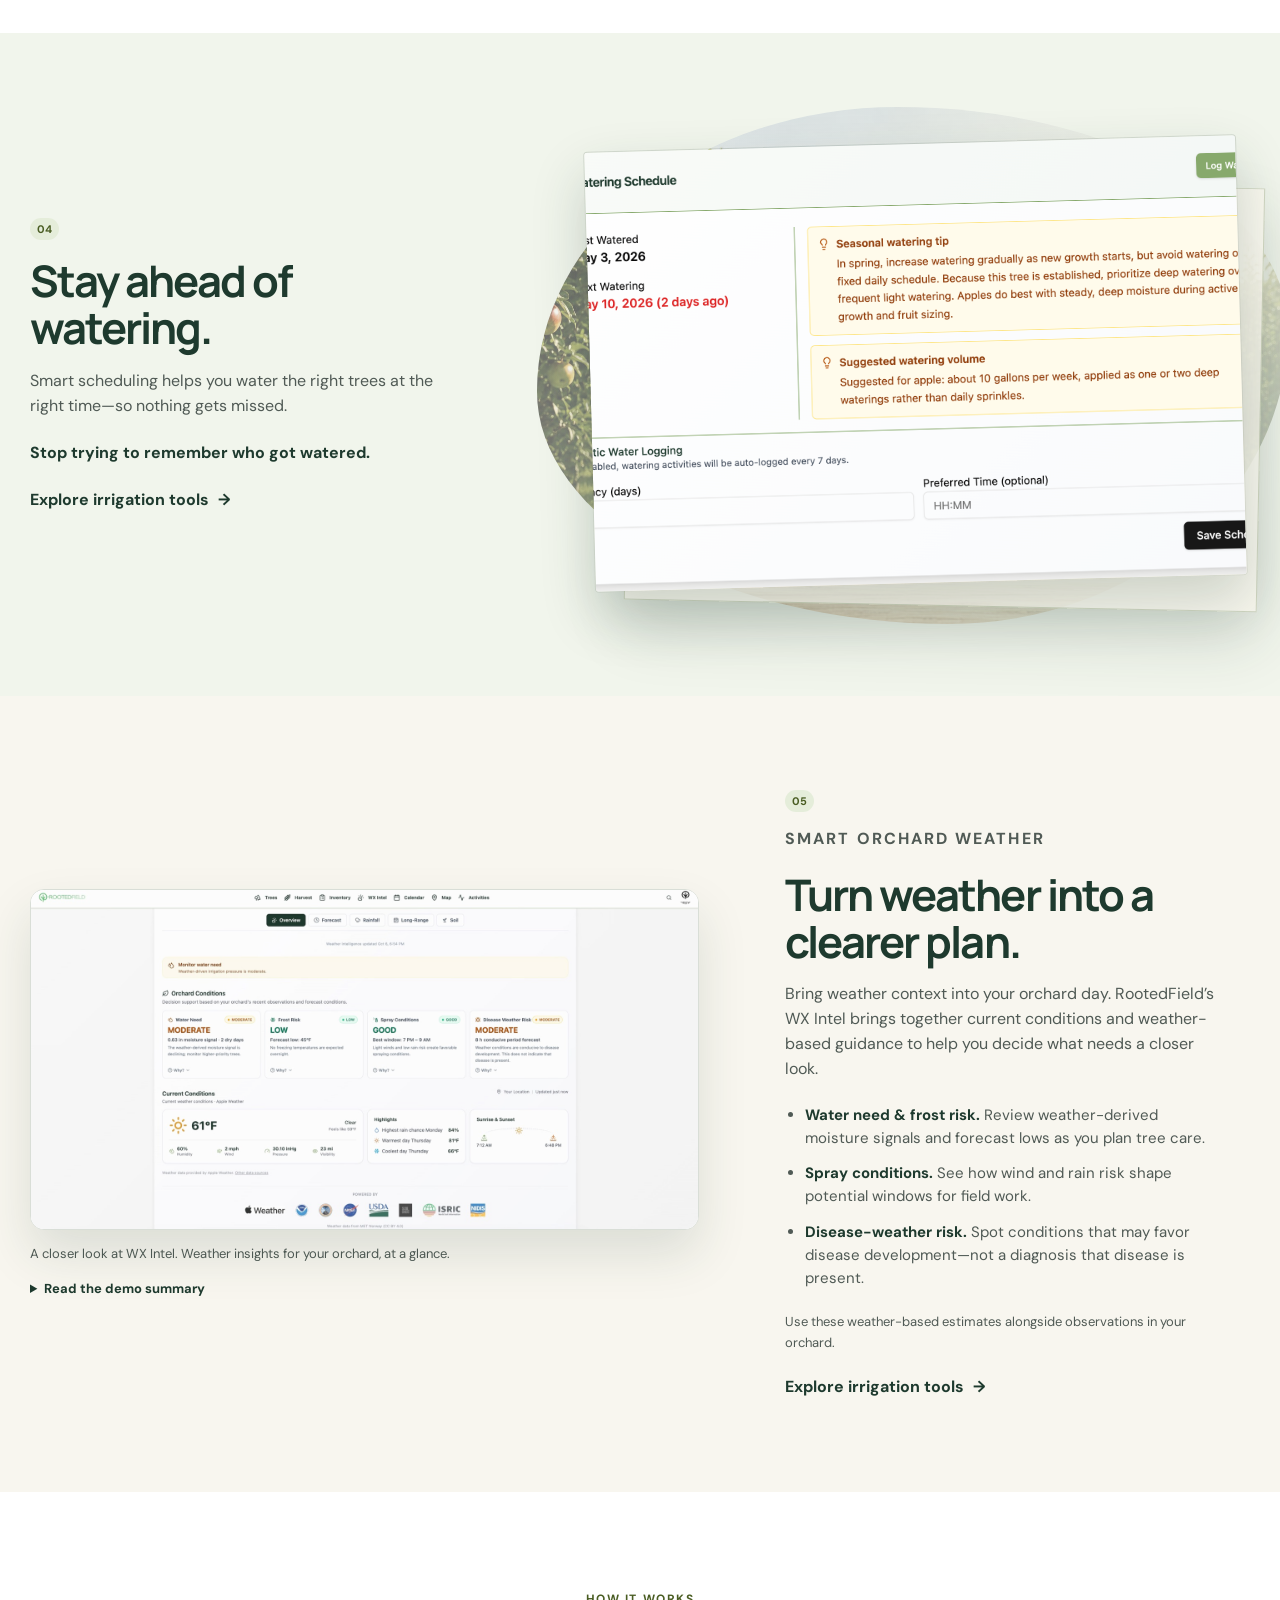
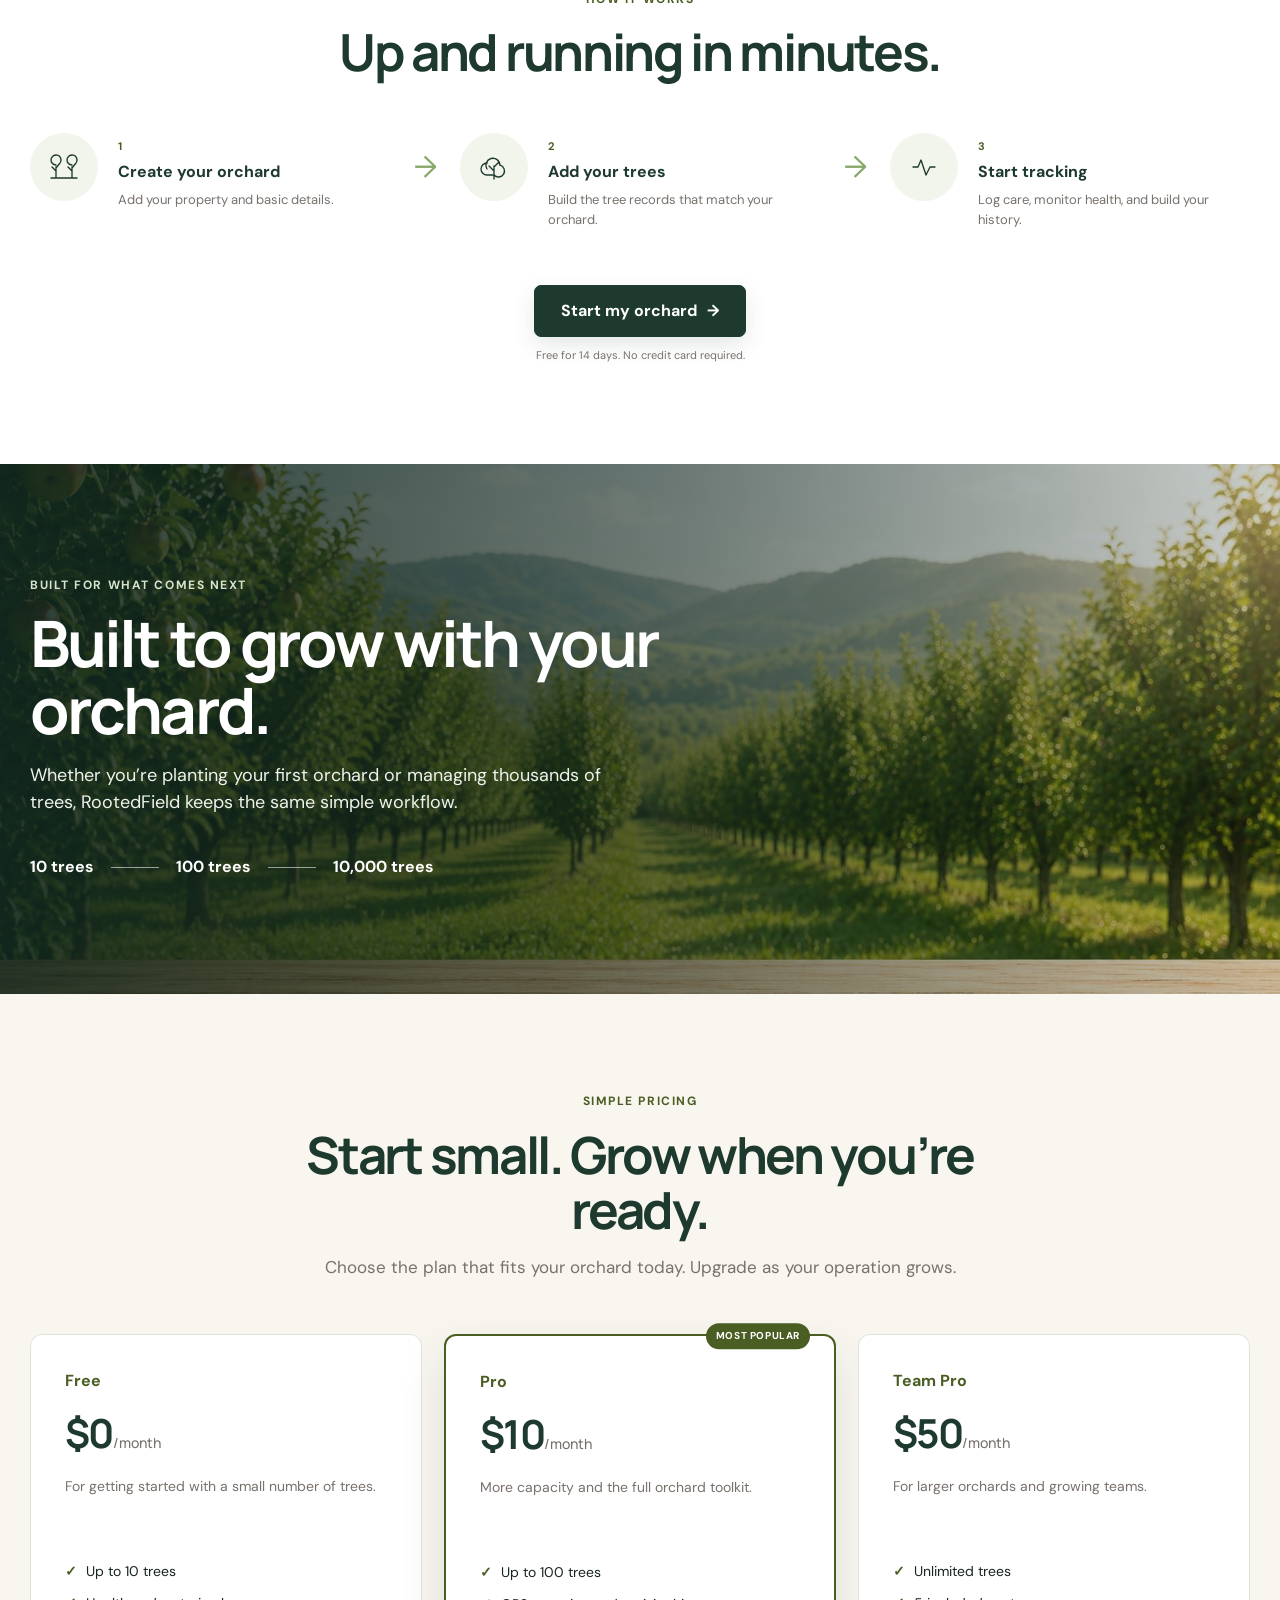
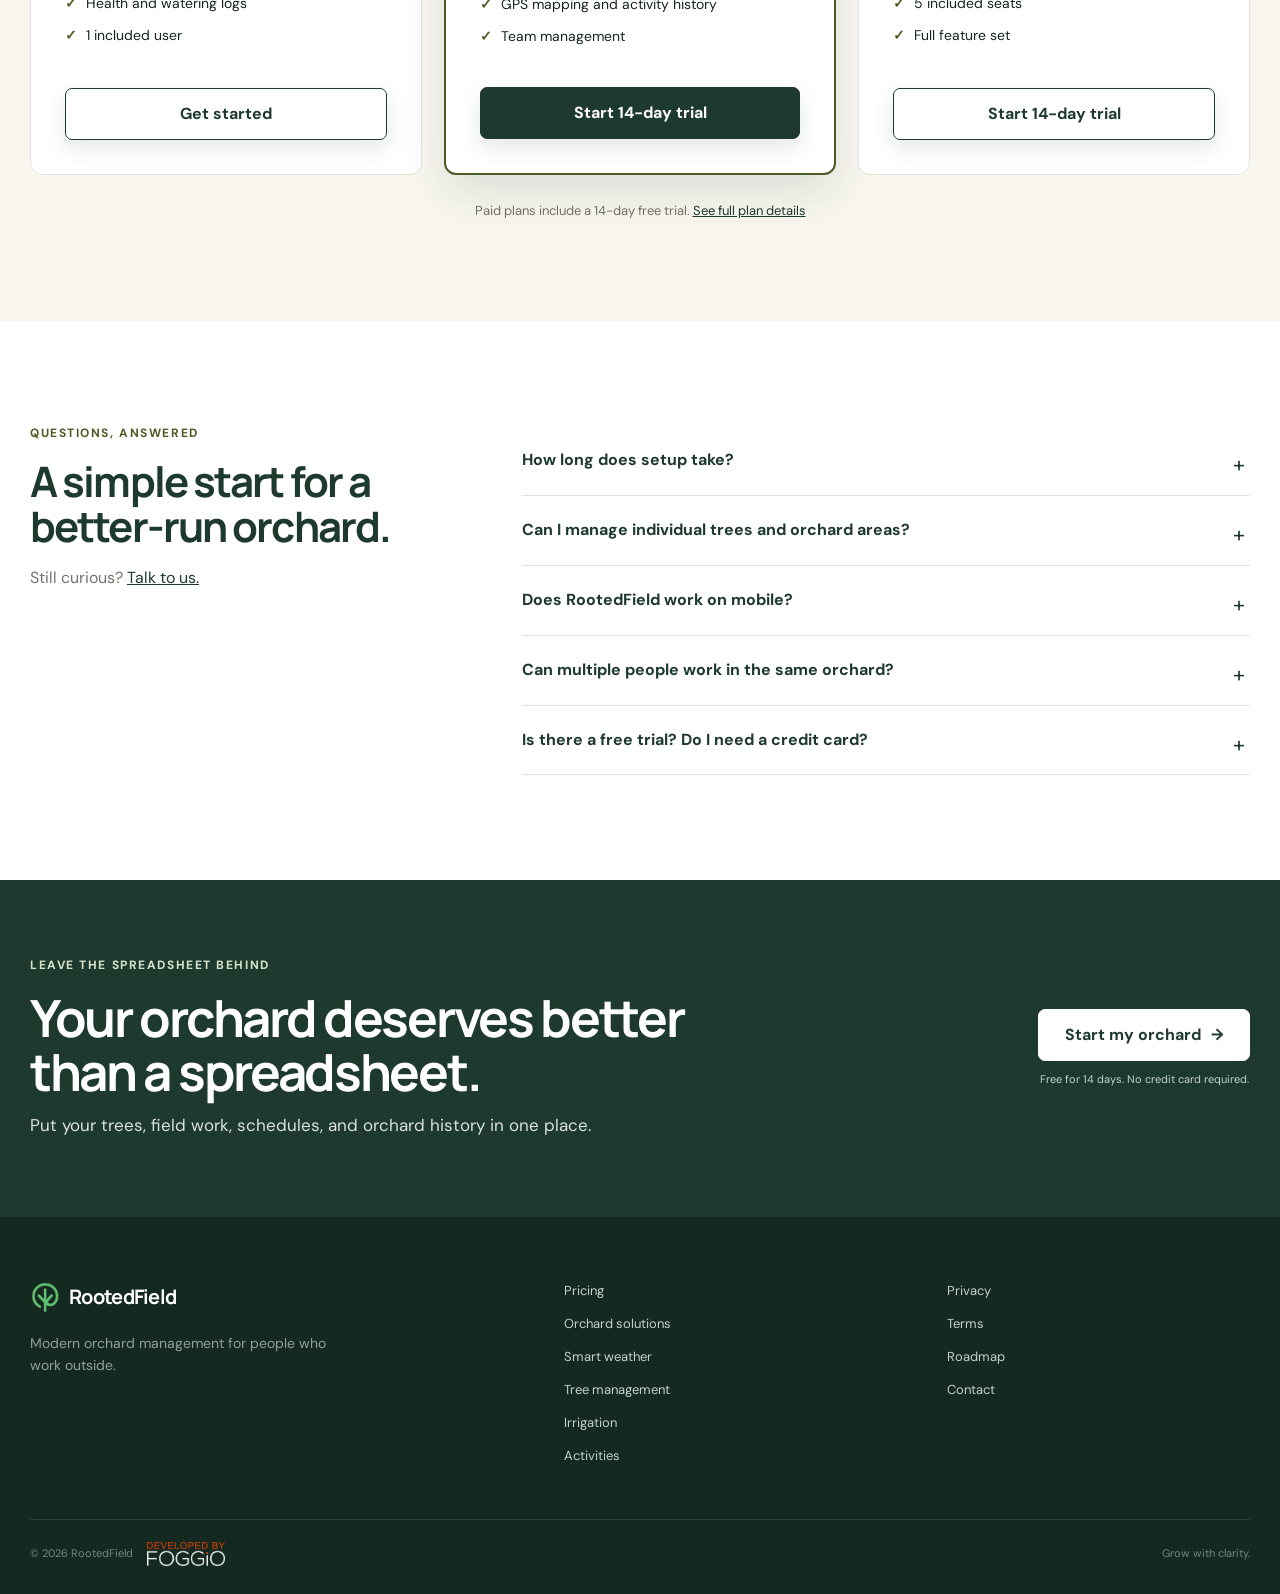
==== commit d39a3843: "Move FOGGiO credit to footer copyright row" ====
--- a/index.html
+++ b/index.html
@@ -179,7 +179,7 @@
     <section class="final-cta"><div class="shell final-cta-inner"><div><p class="eyebrow light">Leave the spreadsheet behind</p><h2>Your orchard deserves better than a spreadsheet.</h2><p>Put your trees, field work, schedules, and orchard history in one place.</p></div><div><a class="button button-light" href="https://app.rootedfield.com/signup?trial=true" data-cta="final">Start my orchard <span aria-hidden="true">→</span></a><small>Free for 14 days. No credit card required.</small></div></div></section>
   </main>
 
-  <footer class="site-footer"><div class="shell footer-grid"><div><a class="brand footer-brand" href="index.html"><img src="logo_only.png" alt=""><span>RootedField</span></a><p>Modern orchard management for people who work outside.</p><a class="footer-foggio" href="https://fogg.io" target="_blank" rel="noopener noreferrer" aria-label="Developed by FOGGiO — visit fogg.io"><img src="foggio_app_white.png" alt="Developed by FOGGiO" width="840" height="264" loading="lazy"></a></div><nav aria-label="Footer navigation"><a href="pricing.html">Pricing</a><a href="solutions.html">Orchard solutions</a><a href="#weather">Smart weather</a><a href="tree-management.html">Tree management</a><a href="orchard-irrigation-management.html">Irrigation</a><a href="farm-field-activity-tracking.html">Activities</a></nav><nav aria-label="Legal and support"><a href="privacy.html">Privacy</a><a href="terms.html">Terms</a><a href="https://rootedfield.featurebase.app/roadmap" target="_blank" rel="noopener noreferrer">Roadmap</a><a href="mailto:support@rootedfield.com">Contact</a></nav></div><div class="shell footer-bottom"><span>© <span id="year"></span> RootedField</span><span>Grow with clarity.</span></div></footer>
+  <footer class="site-footer"><div class="shell footer-grid"><div><a class="brand footer-brand" href="index.html"><img src="logo_only.png" alt=""><span>RootedField</span></a><p>Modern orchard management for people who work outside.</p></div><nav aria-label="Footer navigation"><a href="pricing.html">Pricing</a><a href="solutions.html">Orchard solutions</a><a href="#weather">Smart weather</a><a href="tree-management.html">Tree management</a><a href="orchard-irrigation-management.html">Irrigation</a><a href="farm-field-activity-tracking.html">Activities</a></nav><nav aria-label="Legal and support"><a href="privacy.html">Privacy</a><a href="terms.html">Terms</a><a href="https://rootedfield.featurebase.app/roadmap" target="_blank" rel="noopener noreferrer">Roadmap</a><a href="mailto:support@rootedfield.com">Contact</a></nav></div><div class="shell footer-bottom"><span class="footer-credit-line"><span>© <span id="year"></span> RootedField</span><a class="footer-foggio" href="https://fogg.io" target="_blank" rel="noopener noreferrer" aria-label="Developed by FOGGiO — visit fogg.io"><img src="foggio_app_white.png" alt="Developed by FOGGiO" width="840" height="264" loading="lazy"></a></span><span>Grow with clarity.</span></div></footer>
 
   <div id="cookie-consent-banner" class="cookie-banner" hidden><div><strong>Cookie preferences</strong><p>We use necessary cookies to operate the site. With permission, analytics help us improve RootedField.</p></div><div class="cookie-actions"><button onclick="acceptAnalytics()">Accept analytics</button><button onclick="acceptNecessaryOnly()">Necessary only</button><button onclick="rejectCookies()">Reject</button></div></div>
 
--- a/styles.css
+++ b/styles.css
@@ -8,9 +8,9 @@
 .pricing-section{padding:100px 0;background:var(--ivory)}.pricing-grid{display:grid;grid-template-columns:repeat(3,1fr);gap:22px;align-items:stretch}.price-card{position:relative;display:flex;flex-direction:column;padding:34px;border:1px solid #dfe3dc;border-radius:12px;background:#fff}.price-card.featured{border:2px solid var(--olive);box-shadow:0 18px 45px rgba(30,58,46,.12)}.popular{position:absolute;top:0;right:24px;transform:translateY(-50%);padding:5px 10px;border-radius:20px;background:var(--olive);color:#fff;font-size:10px;font-weight:700;text-transform:uppercase;letter-spacing:.06em}.plan-name{margin:0;color:var(--olive);font-weight:700}.price-card h3{margin:8px 0 12px;color:var(--forest);font-family:"Manrope",sans-serif;font-size:40px;letter-spacing:-.04em}.price-card h3 small{font-size:14px;color:var(--stone);font-weight:500;letter-spacing:0}.price-card>p:not(.plan-name){min-height:50px;margin:0;color:var(--stone);font-size:14px}.price-card ul{margin:25px 0 30px;padding:0;list-style:none}.price-card li{margin:10px 0;font-size:14px}.price-card li:before{content:"✓";margin-right:9px;color:var(--olive);font-weight:700}.price-card .button{margin-top:auto}.button-outline{color:var(--forest);background:transparent}.button-outline:hover{color:#fff}.pricing-note{text-align:center;margin:26px 0 0;color:var(--stone);font-size:13px}.pricing-note a{text-decoration:underline;color:var(--forest)}
 .faq-section{padding:105px 0;background:#fff}.faq-grid{display:grid;grid-template-columns:.7fr 1.3fr;gap:100px}.faq-grid h2{margin:0;color:var(--forest);font-size:42px;line-height:1.08}.faq-intro{color:var(--stone)}.faq-intro a{text-decoration:underline;color:var(--forest)}.faq-list details{border-bottom:1px solid var(--line)}.faq-list summary{position:relative;padding:22px 40px 22px 0;color:var(--forest);font-weight:700;cursor:pointer;list-style:none}.faq-list summary::-webkit-details-marker{display:none}.faq-list summary:after{content:"+";position:absolute;right:5px;font-size:22px;font-weight:400}.faq-list details[open] summary:after{content:"−"}.faq-list details p{margin:0;padding:0 50px 22px 0;color:var(--stone);font-size:14px}
 .final-cta{padding:78px 0;background:var(--forest);color:#fff}.final-cta-inner{display:grid;grid-template-columns:1fr auto;align-items:center;gap:60px}.final-cta h2{max-width:760px;margin:0 0 14px;font-size:clamp(36px,4vw,54px);line-height:1.05}.final-cta p:not(.eyebrow){margin:0;color:#d9e2dc;font-size:17px}.final-cta-inner>div:last-child{display:flex;flex-direction:column;align-items:center;gap:10px}.button-light{background:#fff;border-color:#fff;color:var(--forest)}.button-light:hover{background:#eff4eb;color:var(--forest)}.final-cta small{color:#c7d3cb}
-.site-footer{padding:64px 0 28px;background:#14291f;color:#c6d1ca}.footer-grid{display:grid;grid-template-columns:1.5fr 1fr 1fr;gap:80px}.footer-brand img{filter:brightness(0) invert(1);opacity:.9}.footer-grid p{max-width:320px;color:#8fa198;font-size:14px}.footer-foggio{display:inline-block;margin-top:20px}.footer-foggio img{display:block;width:180px;height:auto;opacity:.92;transition:opacity .2s ease}.footer-foggio:hover img,.footer-foggio:focus-visible img{opacity:1}.footer-foggio:focus-visible{outline:2px solid #fff;outline-offset:6px;border-radius:2px}.footer-grid nav{display:flex;flex-direction:column;gap:13px;font-size:13px}.footer-grid nav a:hover{color:#fff}.footer-bottom{display:flex;justify-content:space-between;margin-top:52px;padding-top:22px;border-top:1px solid rgba(255,255,255,.11);color:#74887e;font-size:11px}.cookie-banner{position:fixed;z-index:100;left:22px;right:22px;bottom:22px;display:flex;align-items:center;justify-content:space-between;gap:25px;max-width:1000px;margin:auto;padding:20px 22px;border:1px solid var(--line);border-radius:10px;background:#fff;box-shadow:0 18px 50px rgba(20,41,31,.2)}.cookie-banner[hidden]{display:none}.cookie-banner strong{color:var(--forest)}.cookie-banner p{margin:4px 0 0;color:var(--stone);font-size:12px}.cookie-actions{display:flex;gap:8px;flex:none}.cookie-actions button{padding:9px 12px;border:1px solid var(--line);border-radius:5px;background:#fff;color:var(--forest);font-size:11px;font-weight:700;cursor:pointer}.cookie-actions button:first-child{background:var(--forest);color:#fff}.svg-sprite{position:absolute;width:0;height:0;overflow:hidden}
+.site-footer{padding:64px 0 28px;background:#14291f;color:#c6d1ca}.footer-grid{display:grid;grid-template-columns:1.5fr 1fr 1fr;gap:80px}.footer-brand img{filter:brightness(0) invert(1);opacity:.9}.footer-grid p{max-width:320px;color:#8fa198;font-size:14px}.footer-foggio{display:inline-flex;align-items:center}.footer-foggio img{display:block;width:78px;height:auto;opacity:.92;transition:opacity .2s ease}.footer-foggio:hover img,.footer-foggio:focus-visible img{opacity:1}.footer-foggio:focus-visible{outline:2px solid #fff;outline-offset:5px;border-radius:2px}.footer-grid nav{display:flex;flex-direction:column;gap:13px;font-size:13px}.footer-grid nav a:hover{color:#fff}.footer-bottom{display:flex;justify-content:space-between;align-items:center;margin-top:52px;padding-top:22px;border-top:1px solid rgba(255,255,255,.11);color:#74887e;font-size:11px}.footer-credit-line{display:flex;align-items:center;gap:14px}.cookie-banner{position:fixed;z-index:100;left:22px;right:22px;bottom:22px;display:flex;align-items:center;justify-content:space-between;gap:25px;max-width:1000px;margin:auto;padding:20px 22px;border:1px solid var(--line);border-radius:10px;background:#fff;box-shadow:0 18px 50px rgba(20,41,31,.2)}.cookie-banner[hidden]{display:none}.cookie-banner strong{color:var(--forest)}.cookie-banner p{margin:4px 0 0;color:var(--stone);font-size:12px}.cookie-actions{display:flex;gap:8px;flex:none}.cookie-actions button{padding:9px 12px;border:1px solid var(--line);border-radius:5px;background:#fff;color:var(--forest);font-size:11px;font-weight:700;cursor:pointer}.cookie-actions button:first-child{background:var(--forest);color:#fff}.svg-sprite{position:absolute;width:0;height:0;overflow:hidden}
 @media(max-width:980px){.header-inner{grid-template-columns:1fr auto}.header-actions{display:none}.menu-toggle{display:block}.site-nav{position:absolute;left:0;right:0;top:76px;display:none;flex-direction:column;align-items:stretch;gap:0;padding:12px 24px 22px;background:var(--ivory);border-bottom:1px solid var(--line)}.site-nav.open{display:flex}.site-nav a{padding:12px 0}.hero-grid{grid-template-columns:1fr;gap:42px}.hero-copy{max-width:680px}.capability-row{overflow-x:auto;grid-template-columns:repeat(5,210px);justify-content:start}.feature-grid,.feature-grid:not(.visual-first){gap:46px}.steps{gap:35px}.steps li{grid-template-columns:55px 1fr;gap:13px}.step-icon{width:55px;height:55px}.steps li:not(:last-child):after{display:none}.faq-grid{gap:55px}.footer-grid{gap:45px}}
-@media(max-width:720px){.shell{width:min(calc(100% - 32px),var(--shell))}.site-header{position:relative}.header-inner{height:68px}.site-nav{top:68px}.brand img{width:140px}.hero{padding:44px 0 54px}.hero h1{font-size:47px}.lede{font-size:16px}.button-row{align-items:flex-start;flex-direction:column;gap:18px}.proof-list{gap:8px 14px}.product-label{right:10px;bottom:10px}.feature{padding:70px 0}.feature-grid,.feature-grid:not(.visual-first){display:flex;flex-direction:column;gap:36px}.feature-grid:not(.visual-first) .feature-copy{order:0}.feature-grid:not(.visual-first)>:not(.feature-copy){order:1}.feature-copy{max-width:none}.feature h2{font-size:38px}.screenshot-frame,.map-visual{width:100%}.screenshot-trees{aspect-ratio:1.15}.screenshot-activity{aspect-ratio:1.2}.screenshot-water{aspect-ratio:1.2}.steps{grid-template-columns:1fr;gap:30px;max-width:440px;margin:auto}.how-it-works,.pricing-section,.faq-section{padding:75px 0}.scale-section{min-height:500px}.scale-count{font-size:13px;gap:8px}.scale-count i{width:20px}.pricing-grid{grid-template-columns:1fr;gap:18px}.price-card>p:not(.plan-name){min-height:0}.faq-grid{grid-template-columns:1fr;gap:30px}.faq-grid h2{font-size:38px}.final-cta-inner{grid-template-columns:1fr;gap:32px}.final-cta-inner>div:last-child{align-items:flex-start}.footer-grid{grid-template-columns:1fr 1fr;gap:35px}.footer-grid>div{grid-column:1/-1}.cookie-banner{left:12px;right:12px;bottom:12px;flex-direction:column;align-items:stretch}.cookie-actions{flex-wrap:wrap}}
+@media(max-width:720px){.shell{width:min(calc(100% - 32px),var(--shell))}.site-header{position:relative}.header-inner{height:68px}.site-nav{top:68px}.brand img{width:140px}.hero{padding:44px 0 54px}.hero h1{font-size:47px}.lede{font-size:16px}.button-row{align-items:flex-start;flex-direction:column;gap:18px}.proof-list{gap:8px 14px}.product-label{right:10px;bottom:10px}.feature{padding:70px 0}.feature-grid,.feature-grid:not(.visual-first){display:flex;flex-direction:column;gap:36px}.feature-grid:not(.visual-first) .feature-copy{order:0}.feature-grid:not(.visual-first)>:not(.feature-copy){order:1}.feature-copy{max-width:none}.feature h2{font-size:38px}.screenshot-frame,.map-visual{width:100%}.screenshot-trees{aspect-ratio:1.15}.screenshot-activity{aspect-ratio:1.2}.screenshot-water{aspect-ratio:1.2}.steps{grid-template-columns:1fr;gap:30px;max-width:440px;margin:auto}.how-it-works,.pricing-section,.faq-section{padding:75px 0}.scale-section{min-height:500px}.scale-count{font-size:13px;gap:8px}.scale-count i{width:20px}.pricing-grid{grid-template-columns:1fr;gap:18px}.price-card>p:not(.plan-name){min-height:0}.faq-grid{grid-template-columns:1fr;gap:30px}.faq-grid h2{font-size:38px}.final-cta-inner{grid-template-columns:1fr;gap:32px}.final-cta-inner>div:last-child{align-items:flex-start}.footer-grid{grid-template-columns:1fr 1fr;gap:35px}.footer-grid>div{grid-column:1/-1}.footer-credit-line{align-items:flex-start;flex-direction:column;gap:9px}.cookie-banner{left:12px;right:12px;bottom:12px;flex-direction:column;align-items:stretch}.cookie-actions{flex-wrap:wrap}}
 @media(prefers-reduced-motion:reduce){html{scroll-behavior:auto}*,*:before,*:after{animation-duration:.01ms!important;transition-duration:.01ms!important}}
 .scale-section{background-image:url('hero-orchard.jpg')}
 .pricing-hero{padding:92px 0 112px;text-align:center;background:radial-gradient(circle at 50% 0,rgba(135,169,107,.2),transparent 38%),var(--ivory)}.pricing-hero-inner{max-width:880px}.pricing-hero h1{margin:0;color:var(--forest);font-family:"Manrope",sans-serif;font-size:clamp(48px,6vw,76px);line-height:1.02;letter-spacing:-.05em}.pricing-hero-inner>p:not(.eyebrow){max-width:650px;margin:24px auto 0;color:#4c5751;font-size:18px}.pricing-hero .proof-list{justify-content:center;margin-top:28px}.pricing-plans{padding:0 0 100px;background:linear-gradient(var(--ivory) 0 130px,#fff 130px)}.pricing-grid-full{align-items:stretch}.pricing-grid-full .price-card{padding:38px}.pricing-grid-full .price-card>div>p:not(.plan-name){min-height:68px;margin:0;color:var(--stone);font-size:14px}.pricing-grid-full .price-card ul{min-height:230px}.secure-billing{display:flex;align-items:center;justify-content:center;gap:7px;margin:28px 0 0;color:var(--stone);font-size:12px}.secure-billing svg{width:16px;fill:none;stroke:var(--olive);stroke-width:1.5}.comparison-section{padding:100px 0;background:var(--pale)}.comparison-heading{display:grid;grid-template-columns:1fr .8fr;gap:80px;align-items:end;margin-bottom:42px}.comparison-heading h2{margin:0;color:var(--forest);font-family:"Manrope",sans-serif;font-size:clamp(38px,4vw,52px);line-height:1.08;letter-spacing:-.045em}.comparison-heading>p{margin:0;color:var(--stone)}.comparison-scroll{overflow-x:auto;border:1px solid #d9e0d5;border-radius:12px;background:#fff}.comparison-table{width:100%;min-width:760px;border-collapse:collapse}.comparison-table th,.comparison-table td{padding:18px 22px;border-bottom:1px solid #e7ebe4;text-align:center;font-size:14px}.comparison-table thead th{padding-block:22px;color:var(--forest);font-size:13px}.comparison-table th:first-child{text-align:left}.comparison-table tbody th{color:#35433c;font-weight:600}.comparison-table .pro-column{background:#f5f8f1}.comparison-table tbody tr:last-child>*{border-bottom:0}.check{display:inline-grid;place-items:center;width:22px;height:22px;border-radius:50%;background:#e4edda;color:var(--olive);font-weight:700}.dash{color:#acb5af}.pricing-faq{padding:105px 0;background:#fff}@media(max-width:720px){.pricing-hero{padding:62px 0 84px}.pricing-hero h1{font-size:46px}.pricing-hero-inner>p:not(.eyebrow){font-size:16px}.pricing-plans{padding-bottom:75px;background:linear-gradient(var(--ivory) 0 85px,#fff 85px)}.pricing-grid-full .price-card ul{min-height:0}.comparison-section{padding:75px 0}.comparison-heading{grid-template-columns:1fr;gap:18px}.comparison-scroll{margin-right:-16px;border-radius:10px 0 0 10px}.pricing-faq{padding:75px 0}}
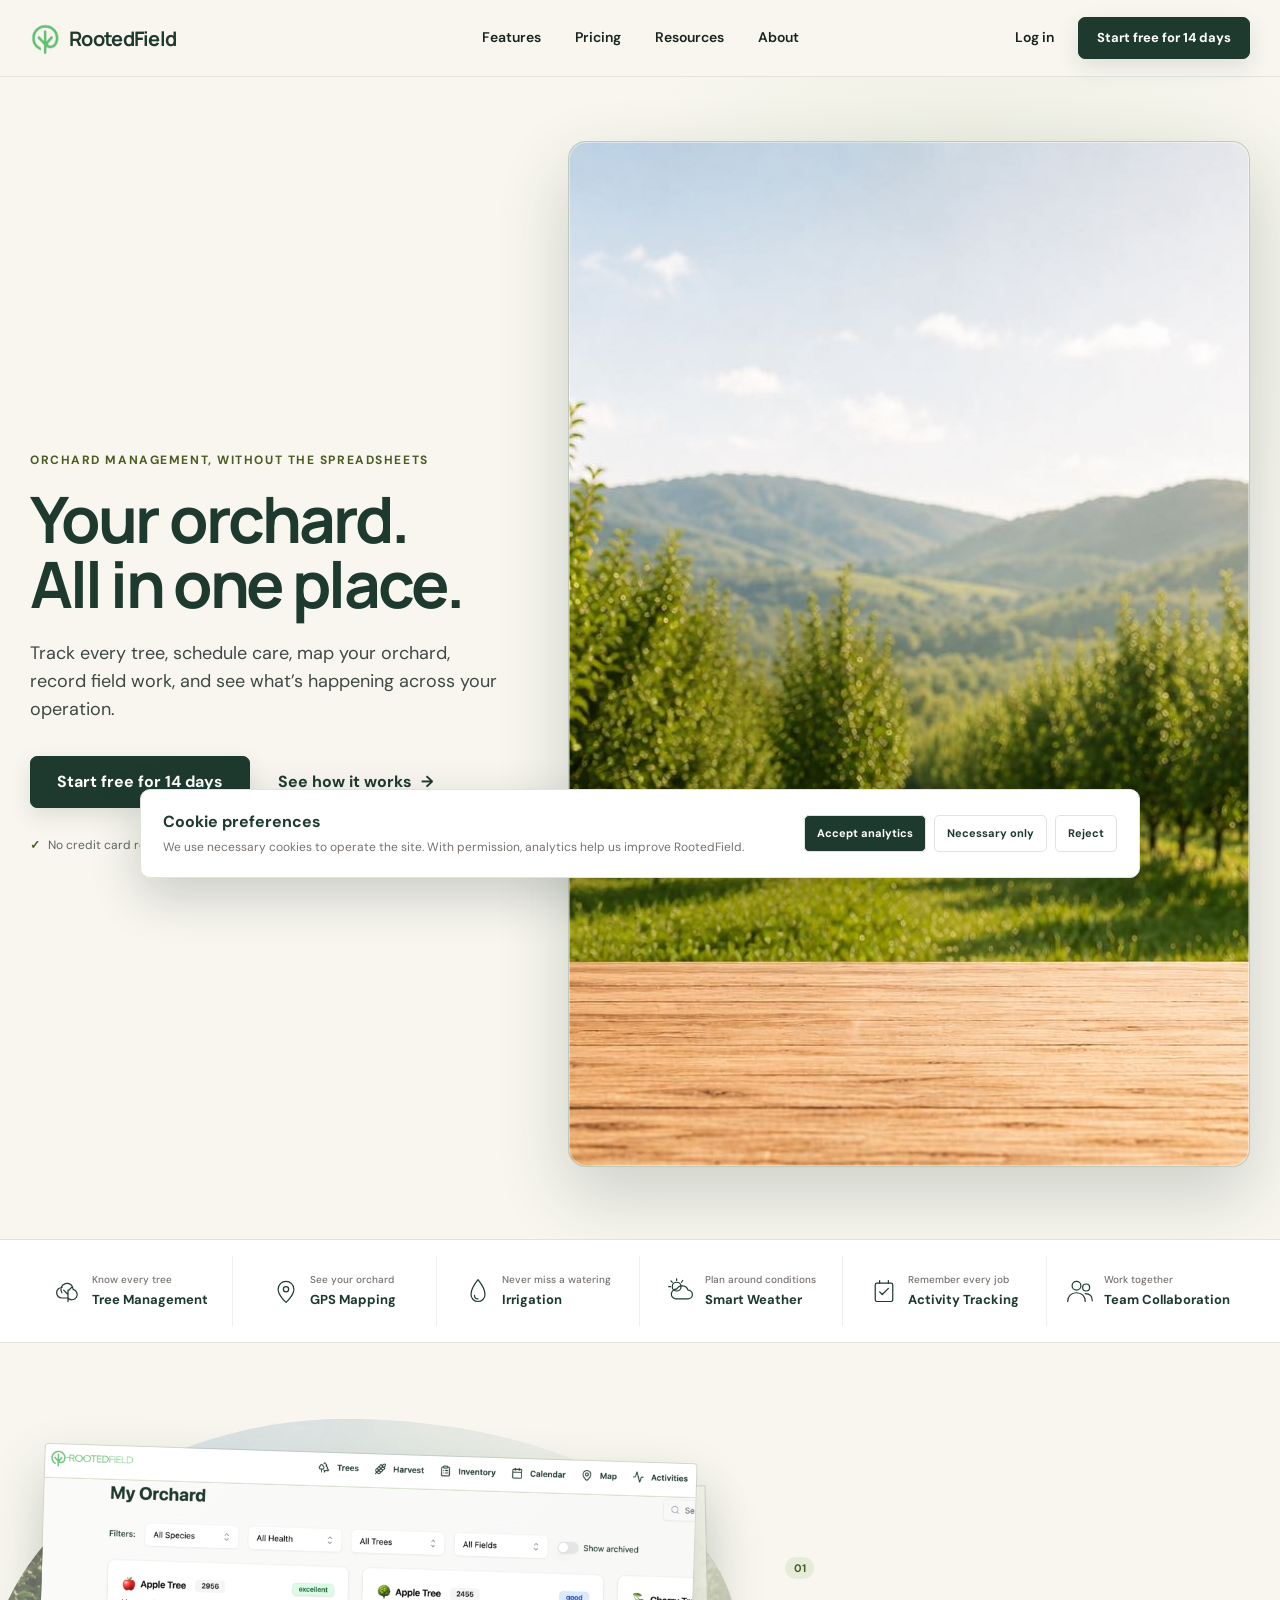
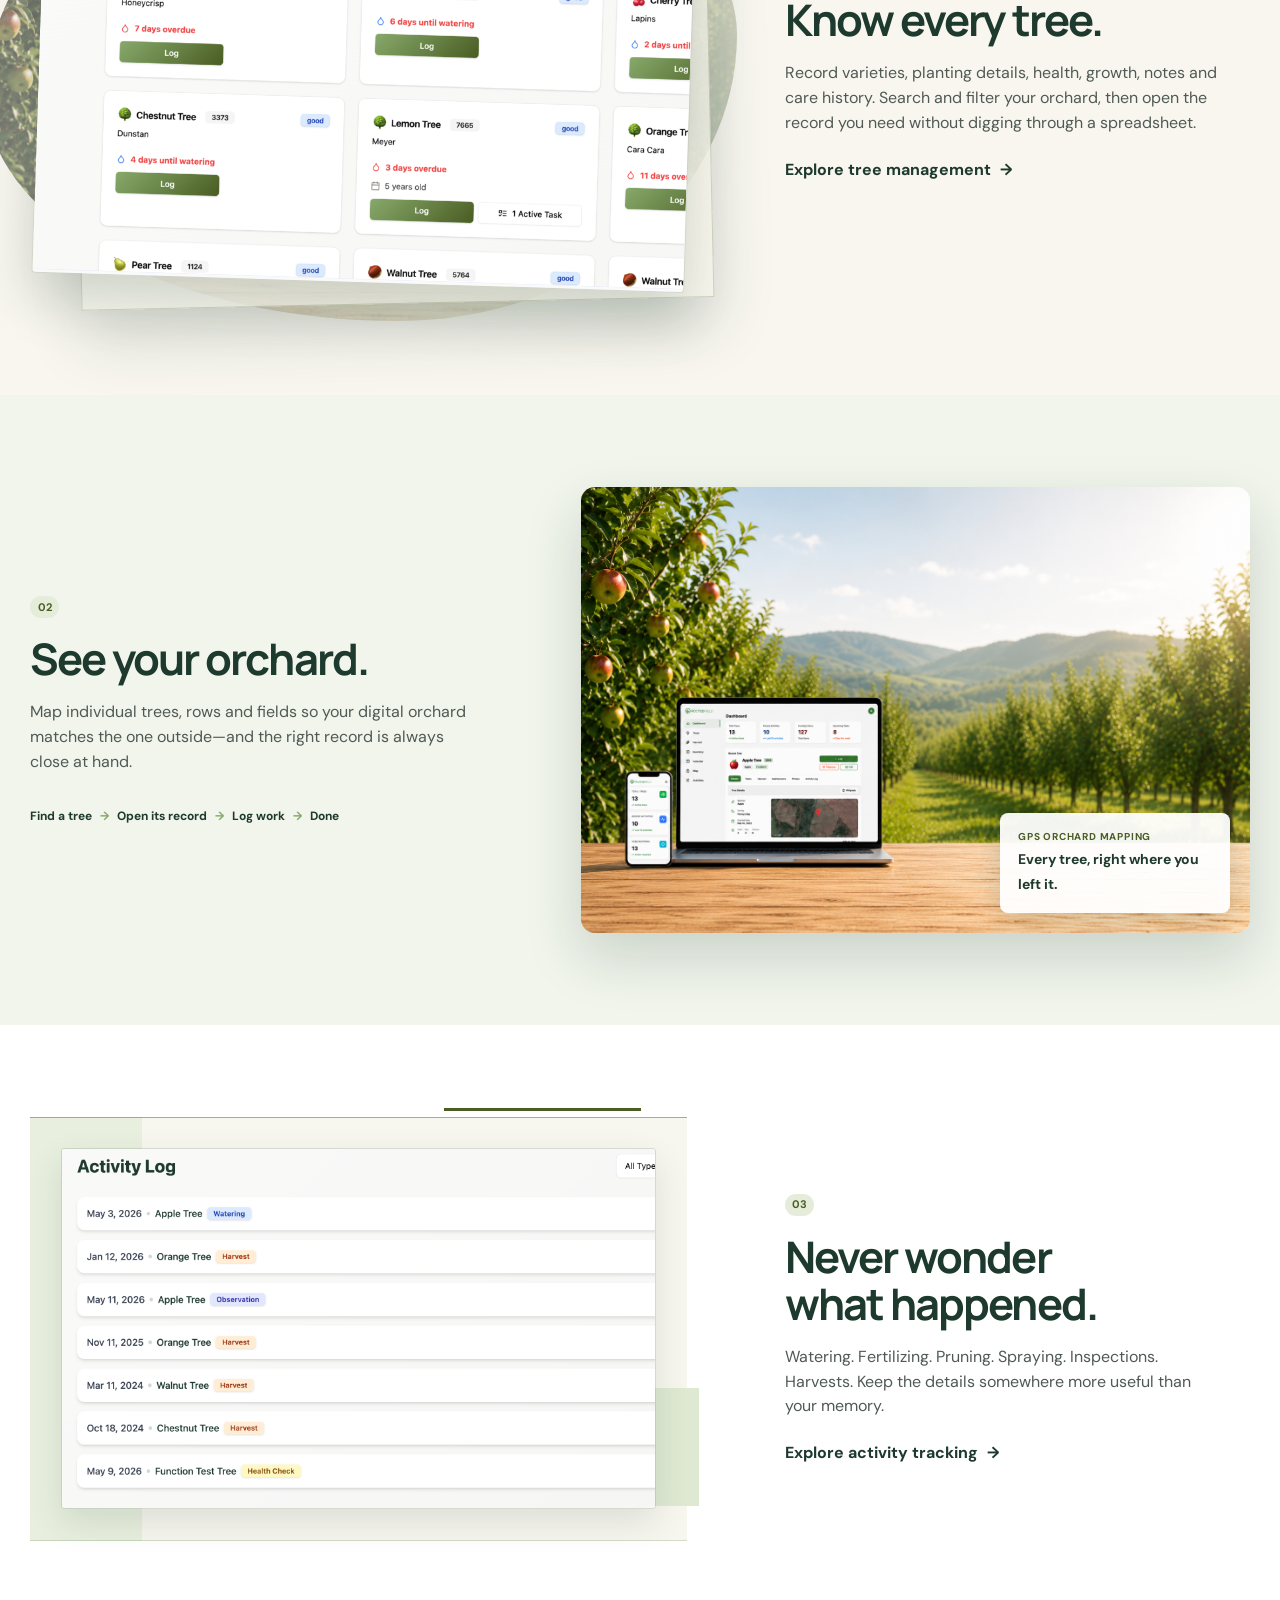
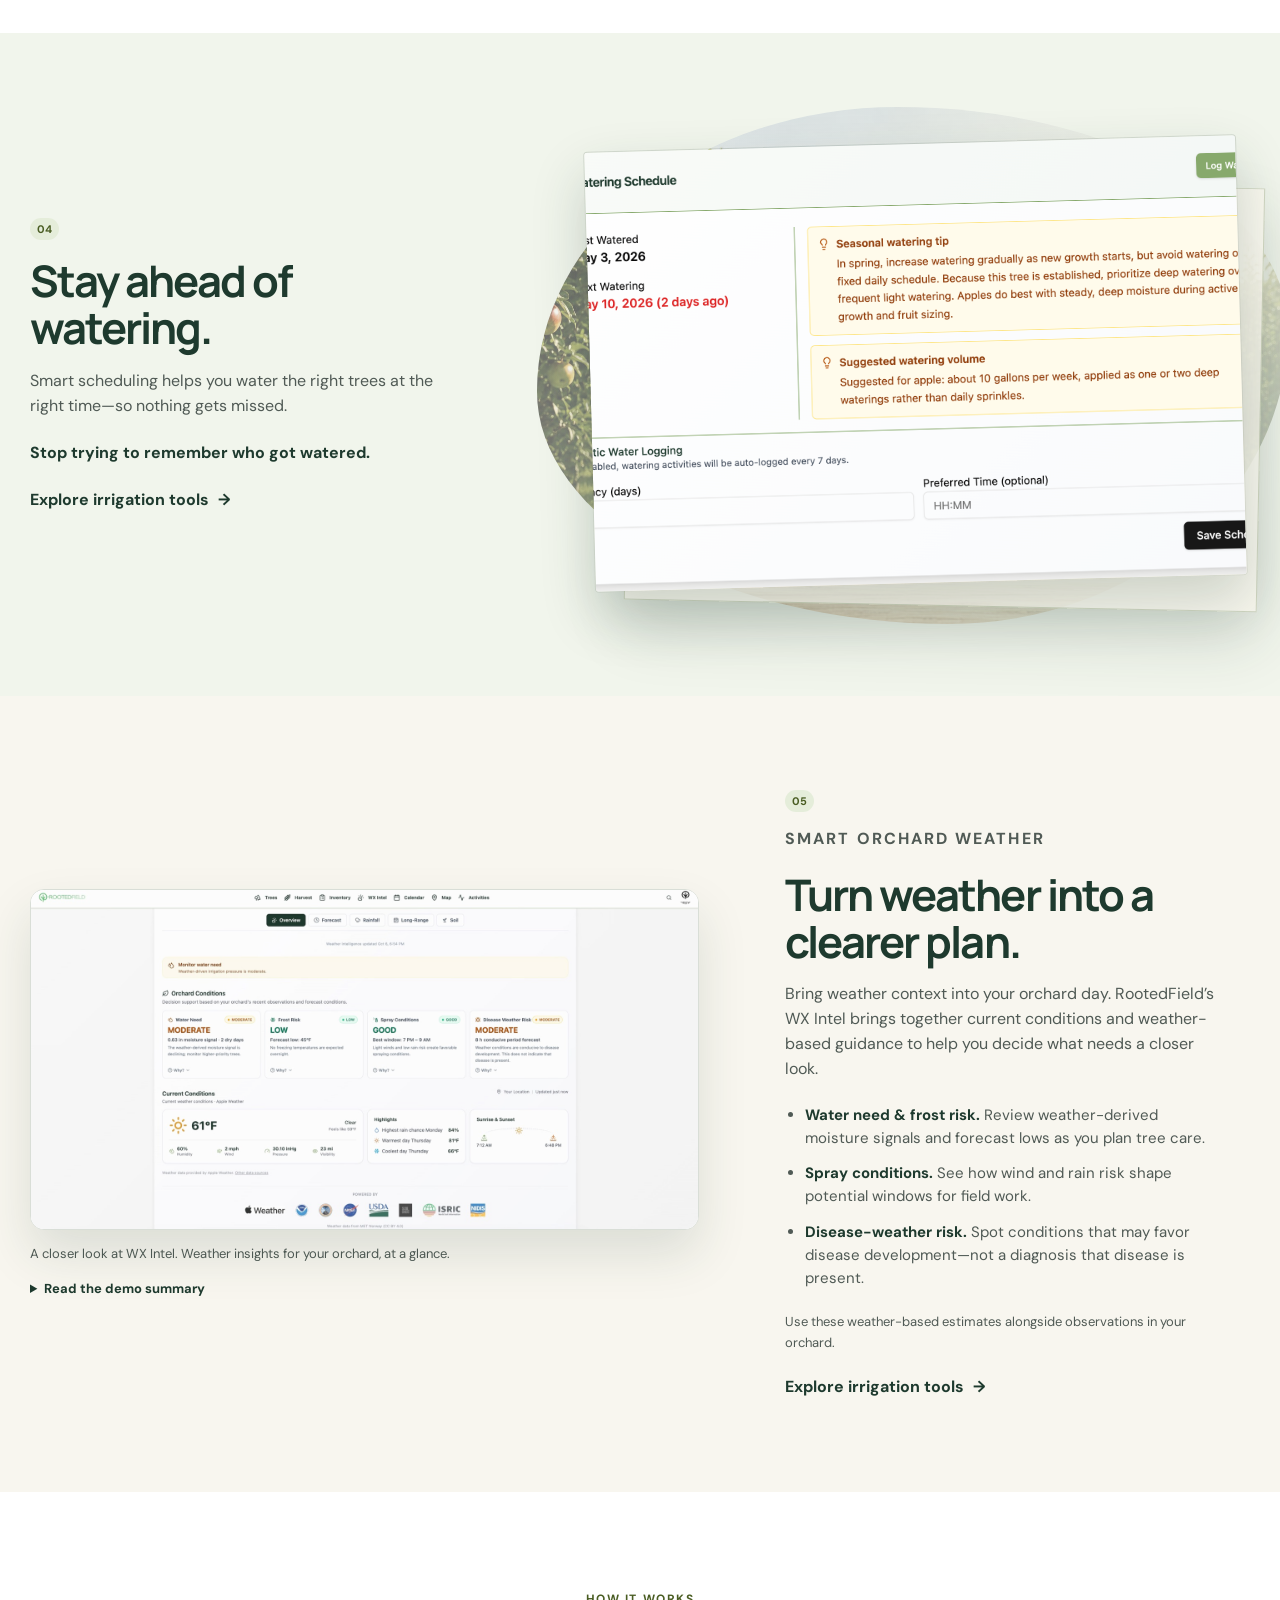
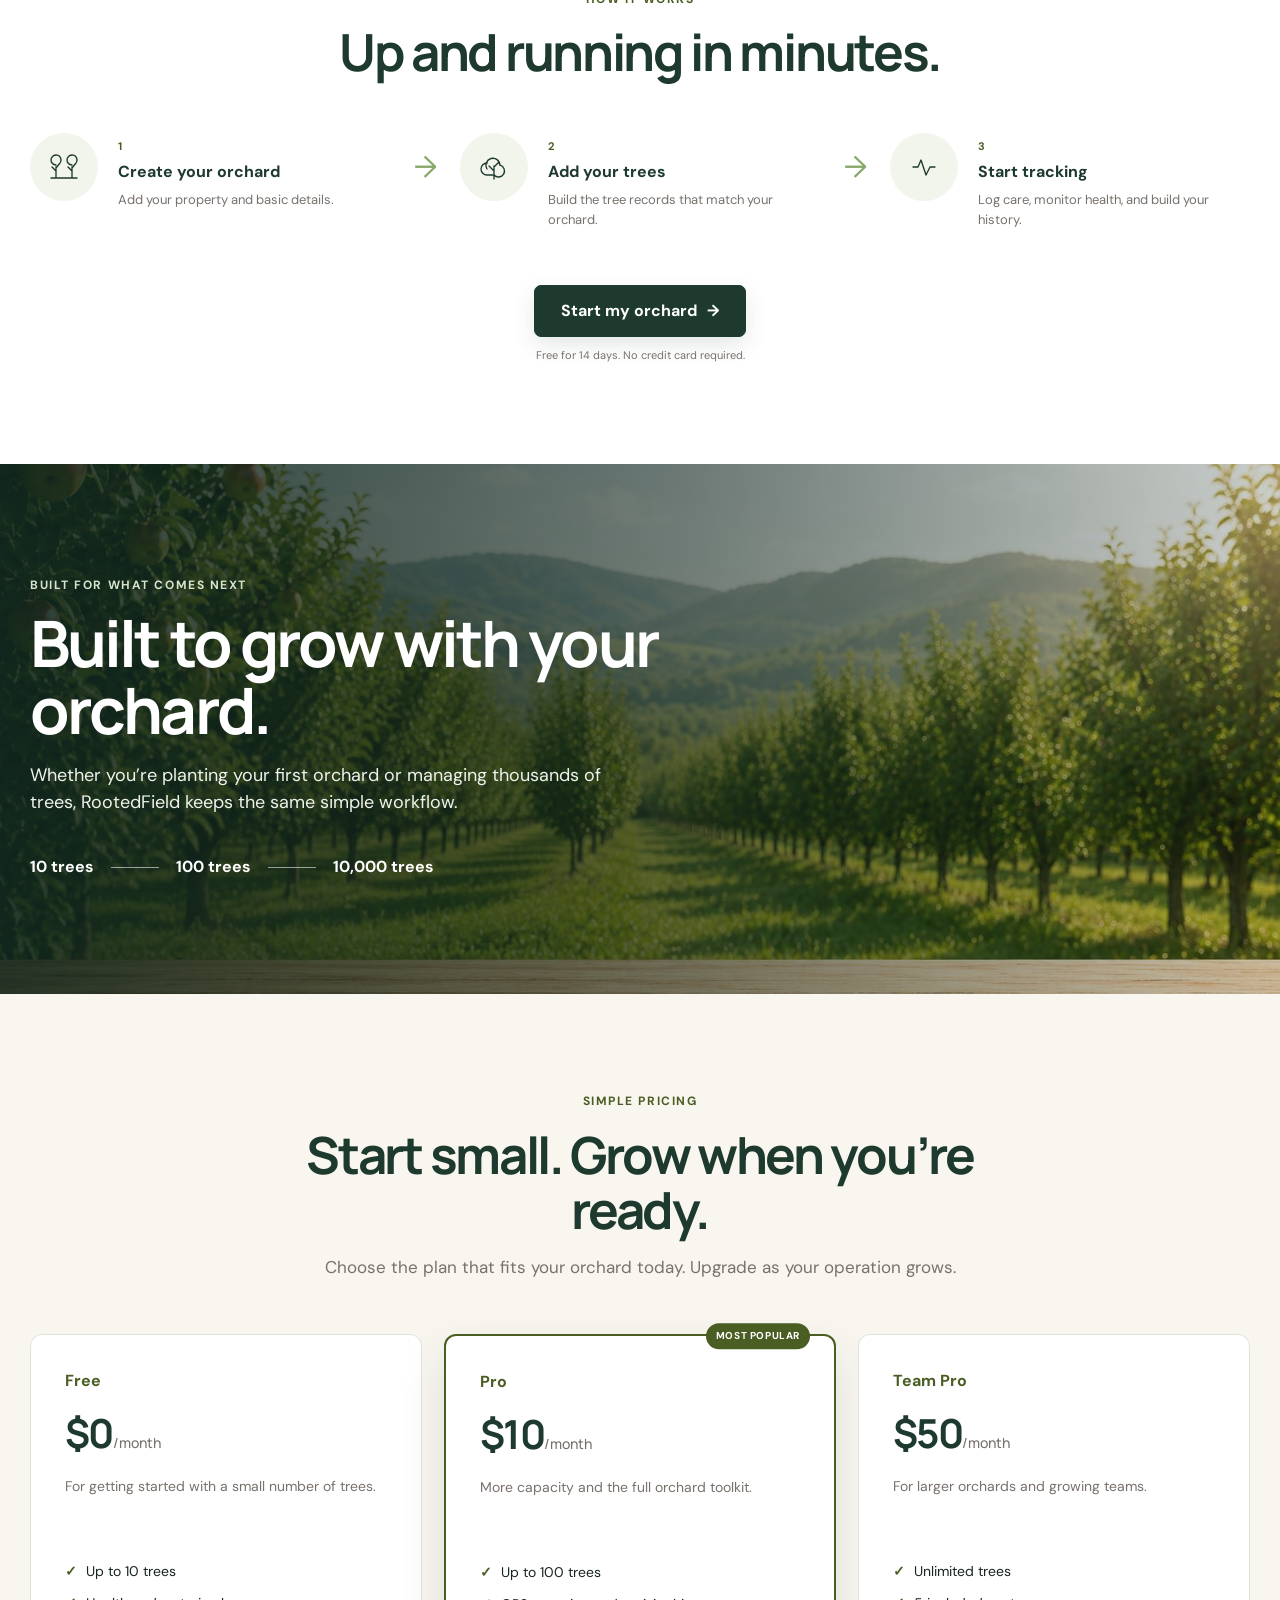
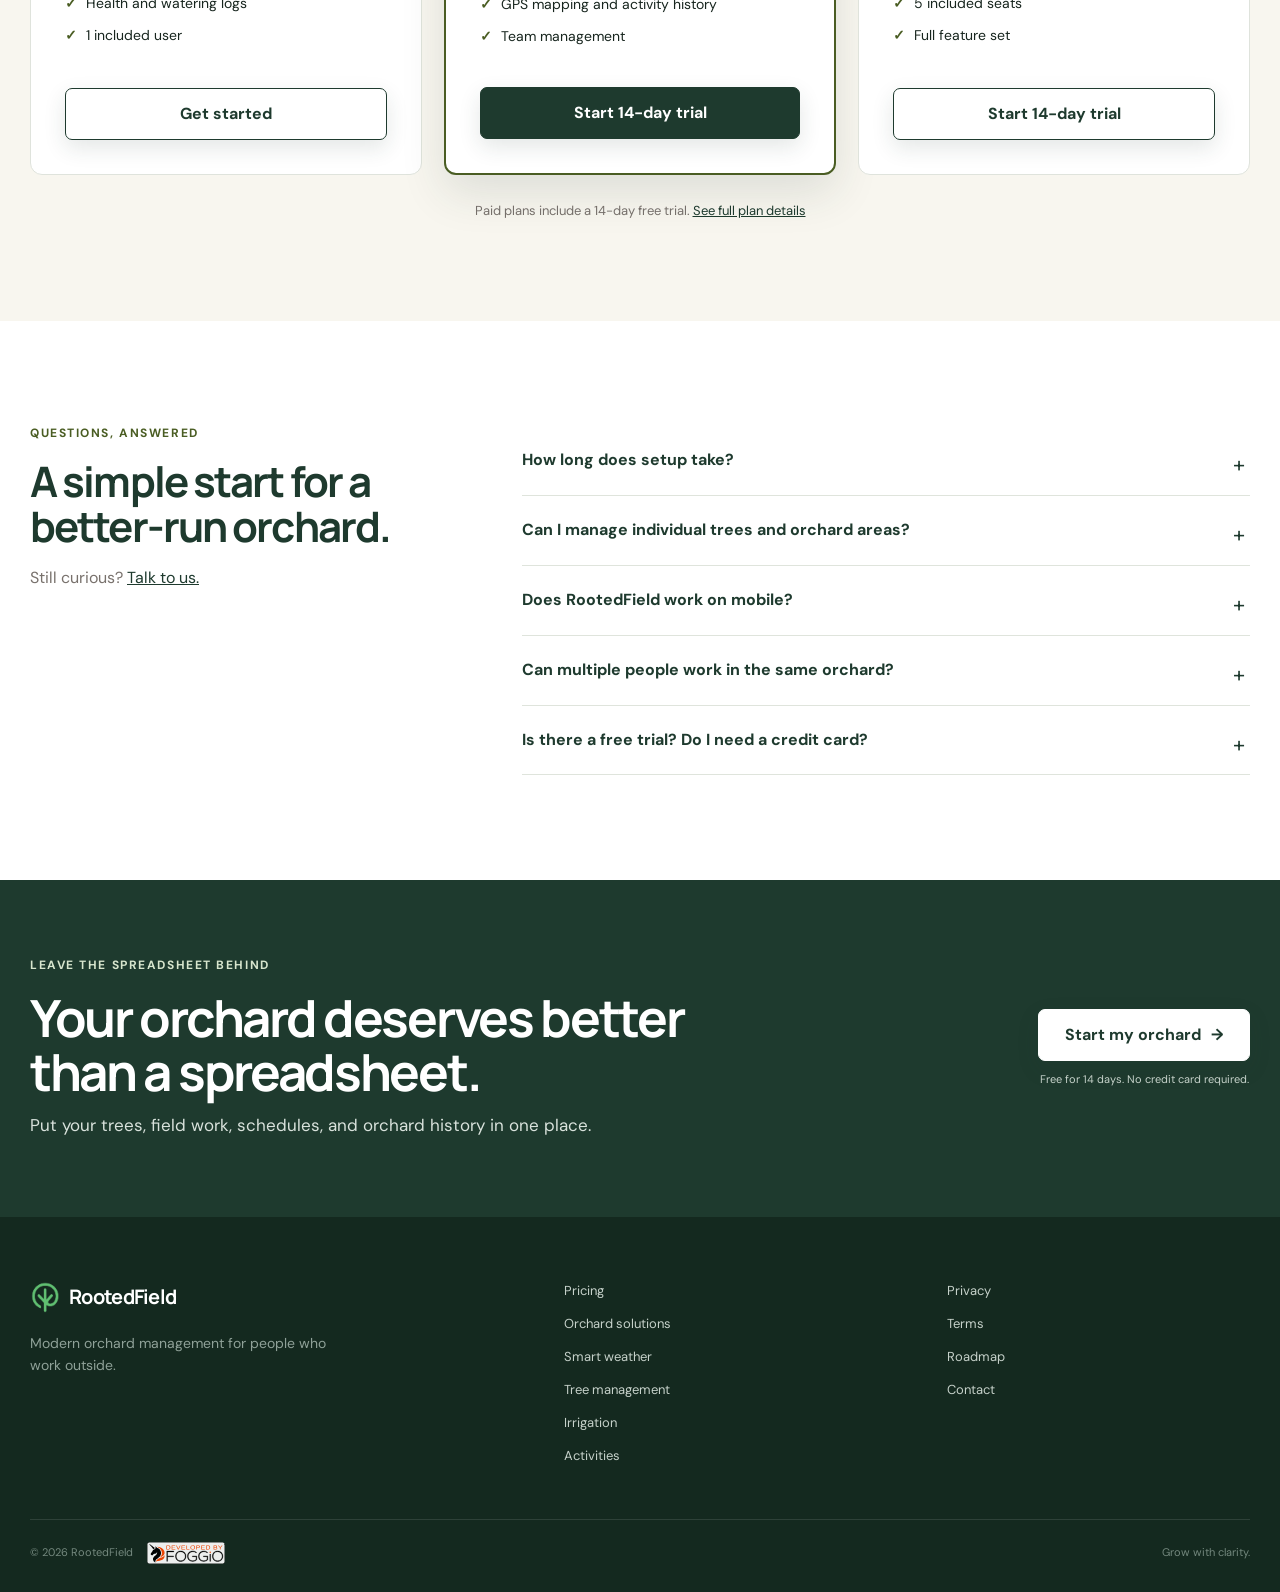
==== commit 2ffa8543: "Use FOGGiO badge artwork in footer credit" ====
--- a/index.html
+++ b/index.html
@@ -179,7 +179,7 @@
     <section class="final-cta"><div class="shell final-cta-inner"><div><p class="eyebrow light">Leave the spreadsheet behind</p><h2>Your orchard deserves better than a spreadsheet.</h2><p>Put your trees, field work, schedules, and orchard history in one place.</p></div><div><a class="button button-light" href="https://app.rootedfield.com/signup?trial=true" data-cta="final">Start my orchard <span aria-hidden="true">→</span></a><small>Free for 14 days. No credit card required.</small></div></div></section>
   </main>
 
-  <footer class="site-footer"><div class="shell footer-grid"><div><a class="brand footer-brand" href="index.html"><img src="logo_only.png" alt=""><span>RootedField</span></a><p>Modern orchard management for people who work outside.</p></div><nav aria-label="Footer navigation"><a href="pricing.html">Pricing</a><a href="solutions.html">Orchard solutions</a><a href="#weather">Smart weather</a><a href="tree-management.html">Tree management</a><a href="orchard-irrigation-management.html">Irrigation</a><a href="farm-field-activity-tracking.html">Activities</a></nav><nav aria-label="Legal and support"><a href="privacy.html">Privacy</a><a href="terms.html">Terms</a><a href="https://rootedfield.featurebase.app/roadmap" target="_blank" rel="noopener noreferrer">Roadmap</a><a href="mailto:support@rootedfield.com">Contact</a></nav></div><div class="shell footer-bottom"><span class="footer-credit-line"><span>© <span id="year"></span> RootedField</span><a class="footer-foggio" href="https://fogg.io" target="_blank" rel="noopener noreferrer" aria-label="Developed by FOGGiO — visit fogg.io"><img src="foggio_app_white.png" alt="Developed by FOGGiO" width="840" height="264" loading="lazy"></a></span><span>Grow with clarity.</span></div></footer>
+  <footer class="site-footer"><div class="shell footer-grid"><div><a class="brand footer-brand" href="index.html"><img src="logo_only.png" alt=""><span>RootedField</span></a><p>Modern orchard management for people who work outside.</p></div><nav aria-label="Footer navigation"><a href="pricing.html">Pricing</a><a href="solutions.html">Orchard solutions</a><a href="#weather">Smart weather</a><a href="tree-management.html">Tree management</a><a href="orchard-irrigation-management.html">Irrigation</a><a href="farm-field-activity-tracking.html">Activities</a></nav><nav aria-label="Legal and support"><a href="privacy.html">Privacy</a><a href="terms.html">Terms</a><a href="https://rootedfield.featurebase.app/roadmap" target="_blank" rel="noopener noreferrer">Roadmap</a><a href="mailto:support@rootedfield.com">Contact</a></nav></div><div class="shell footer-bottom"><span class="footer-credit-line"><span>© <span id="year"></span> RootedField</span><a class="footer-foggio" href="https://fogg.io" target="_blank" rel="noopener noreferrer" aria-label="Developed by FOGGiO — visit fogg.io"><img src="foggio_app_badge.svg" alt="Developed by FOGGiO" width="946" height="273" loading="lazy"></a></span><span>Grow with clarity.</span></div></footer>
 
   <div id="cookie-consent-banner" class="cookie-banner" hidden><div><strong>Cookie preferences</strong><p>We use necessary cookies to operate the site. With permission, analytics help us improve RootedField.</p></div><div class="cookie-actions"><button onclick="acceptAnalytics()">Accept analytics</button><button onclick="acceptNecessaryOnly()">Necessary only</button><button onclick="rejectCookies()">Reject</button></div></div>
 
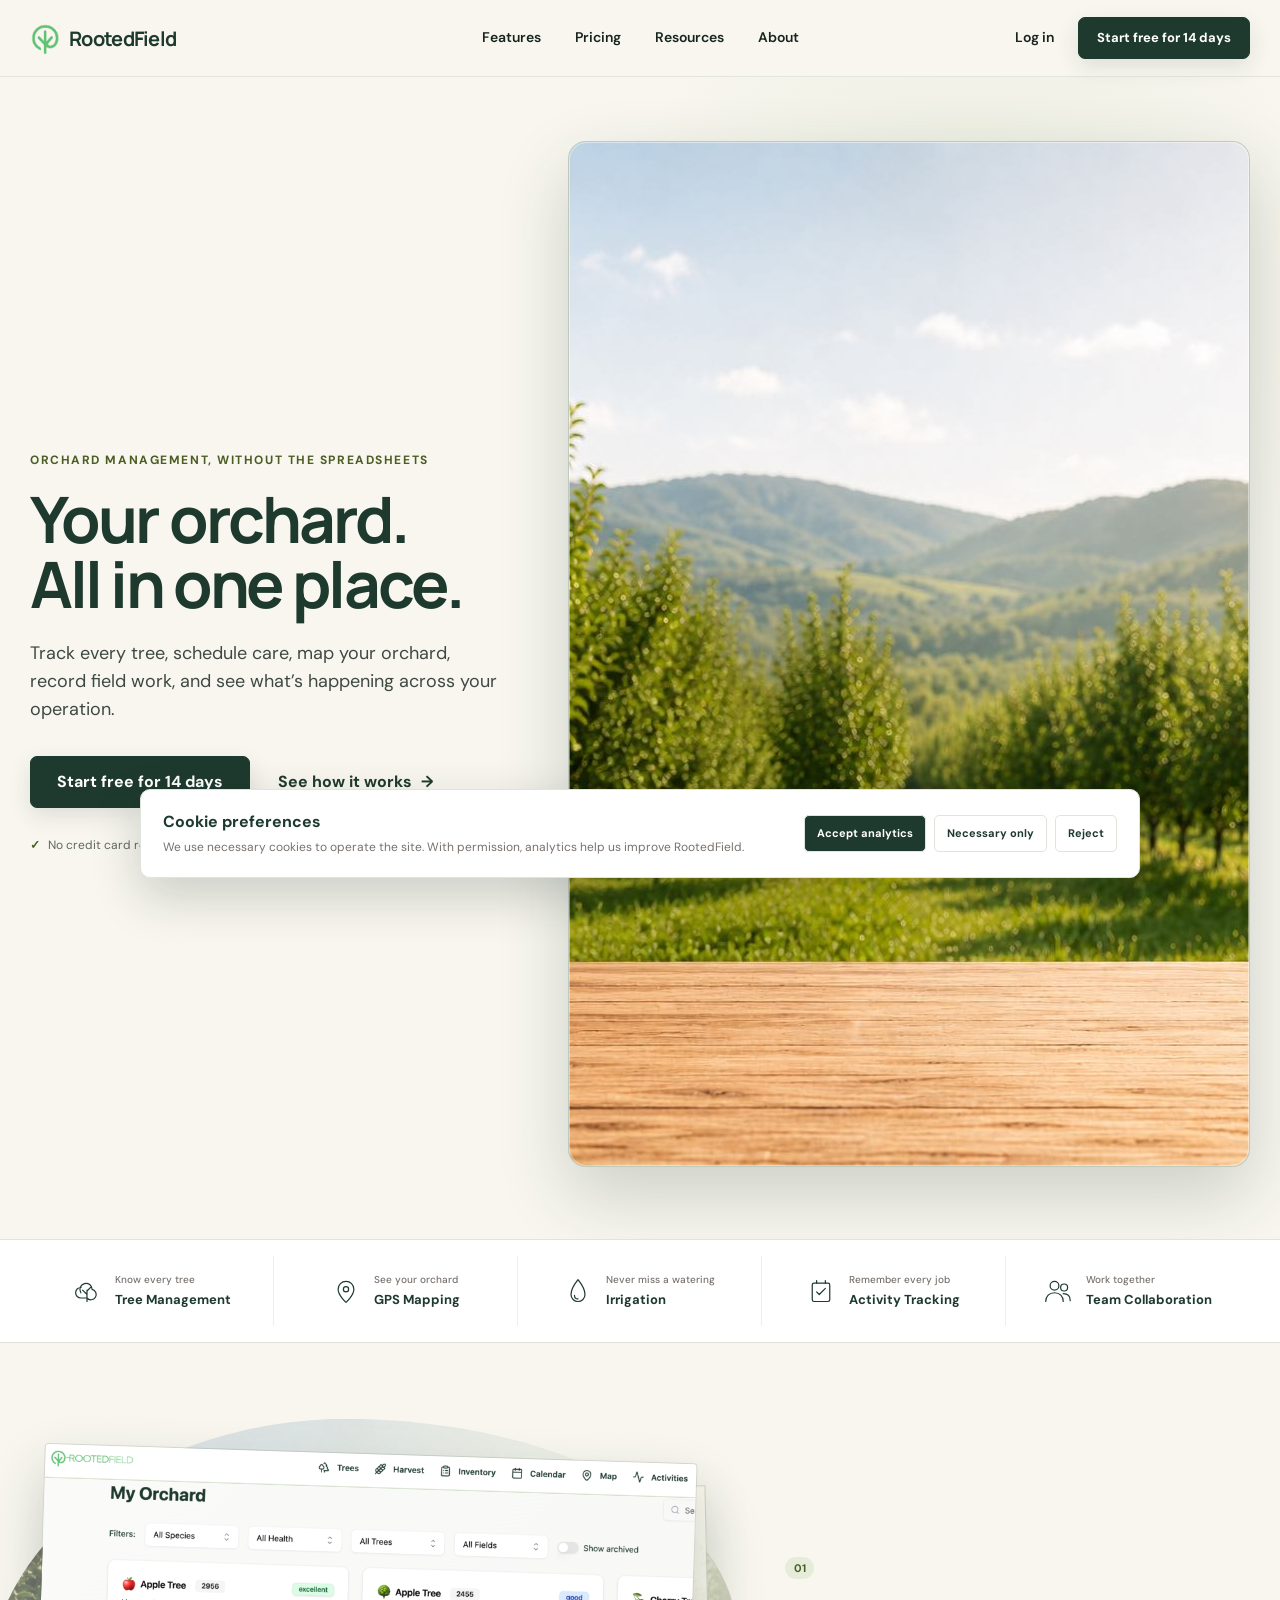
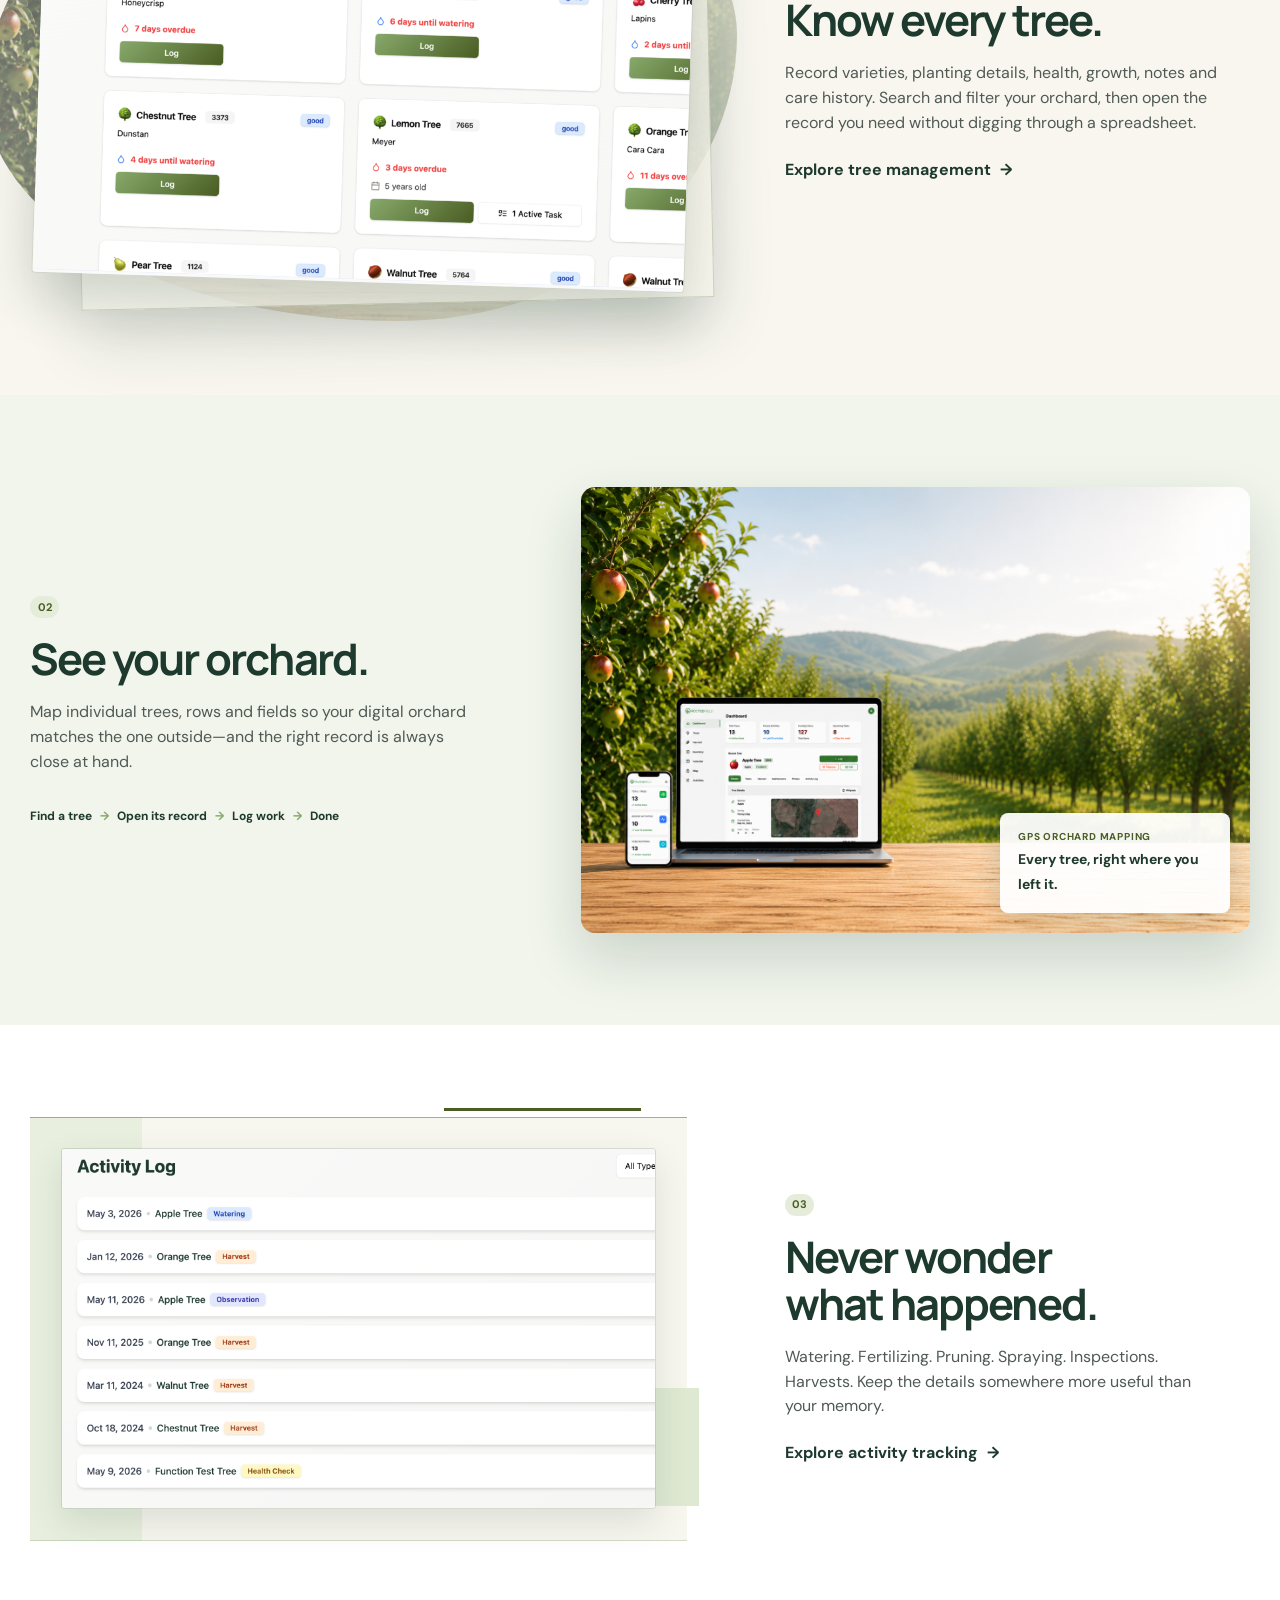
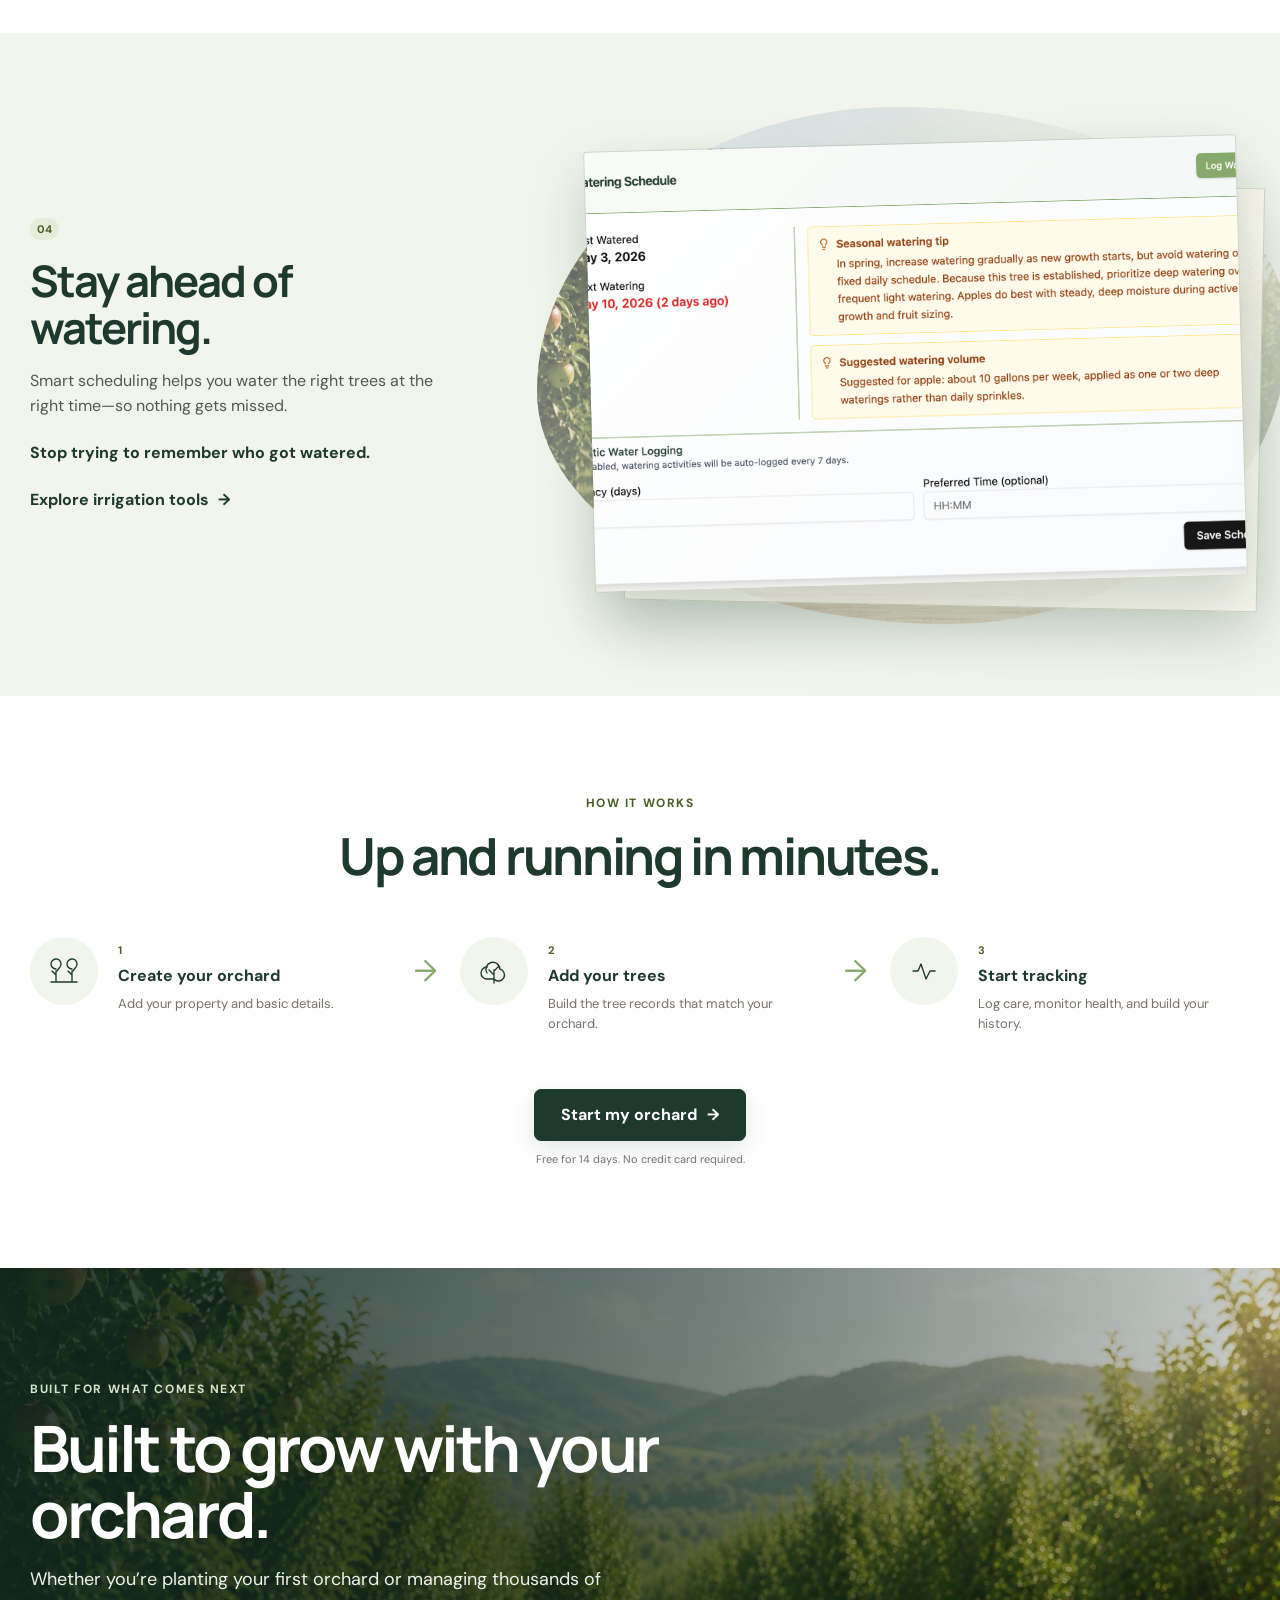
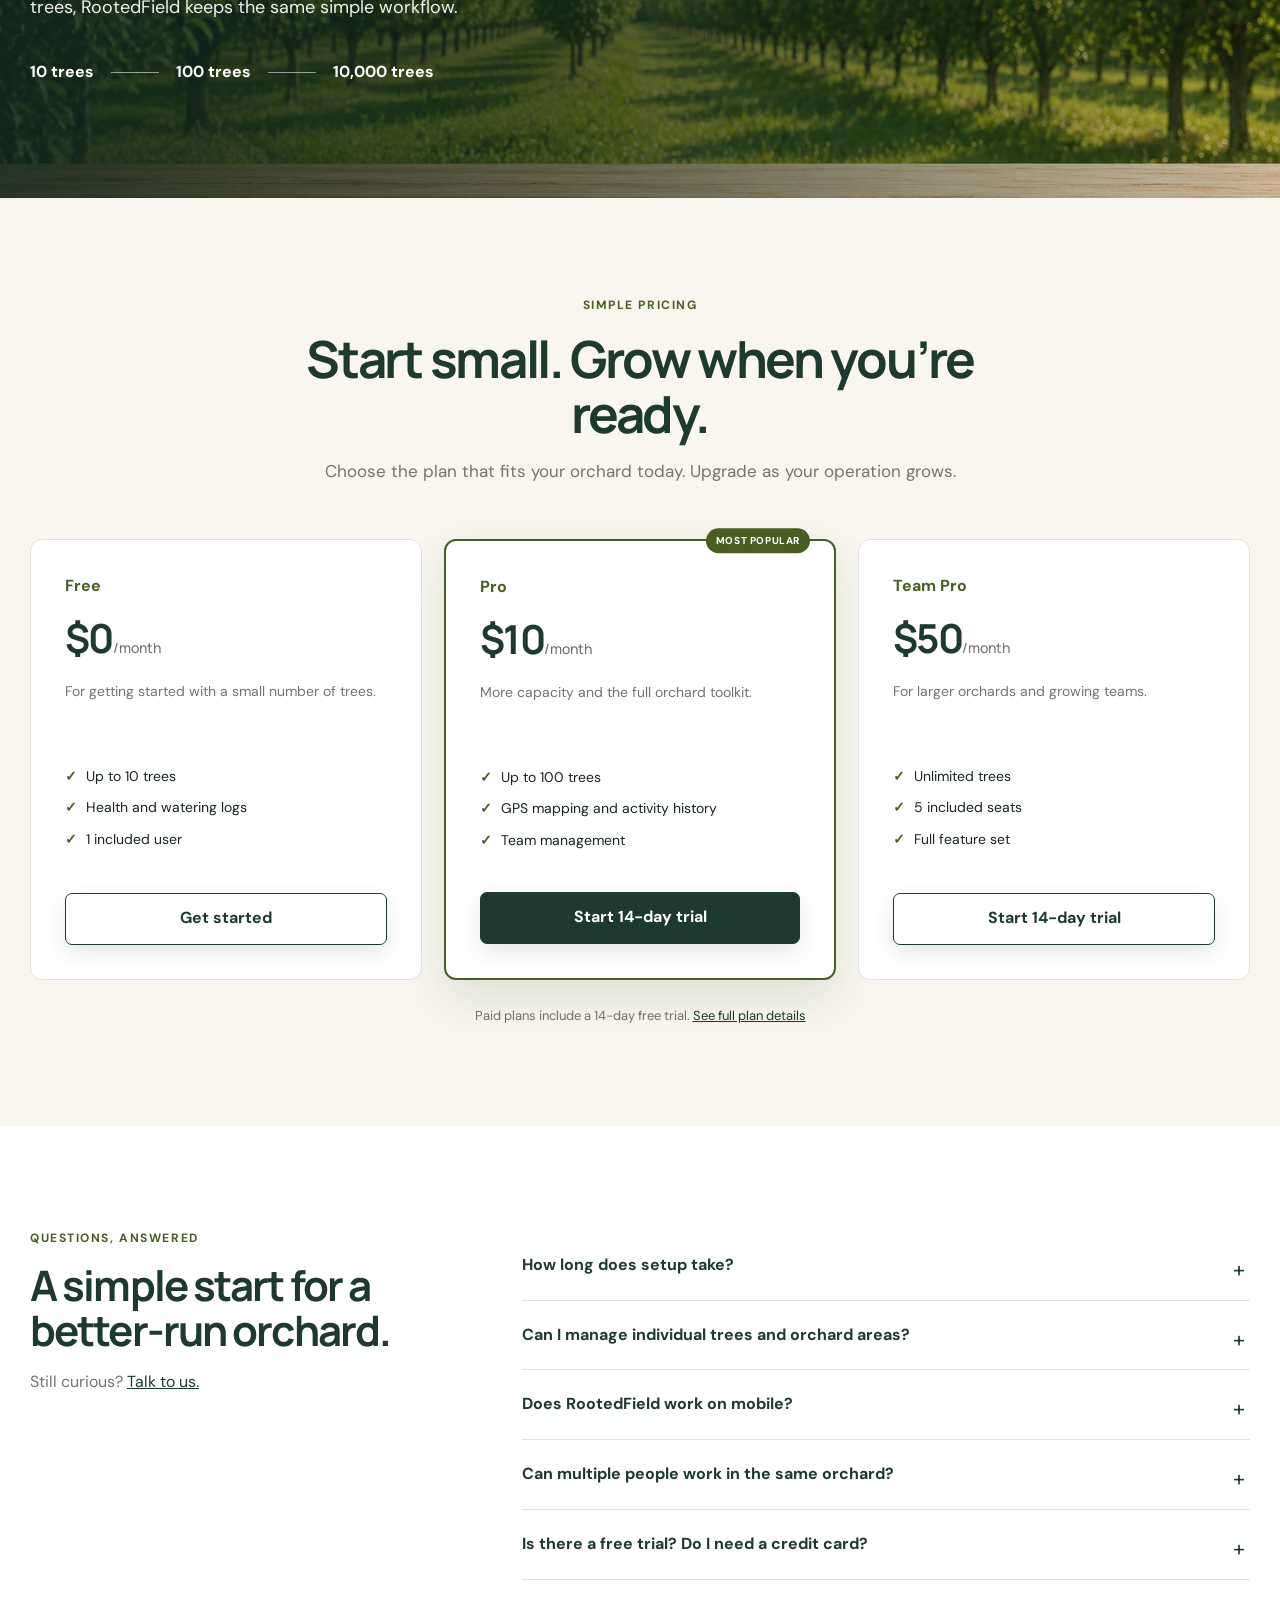
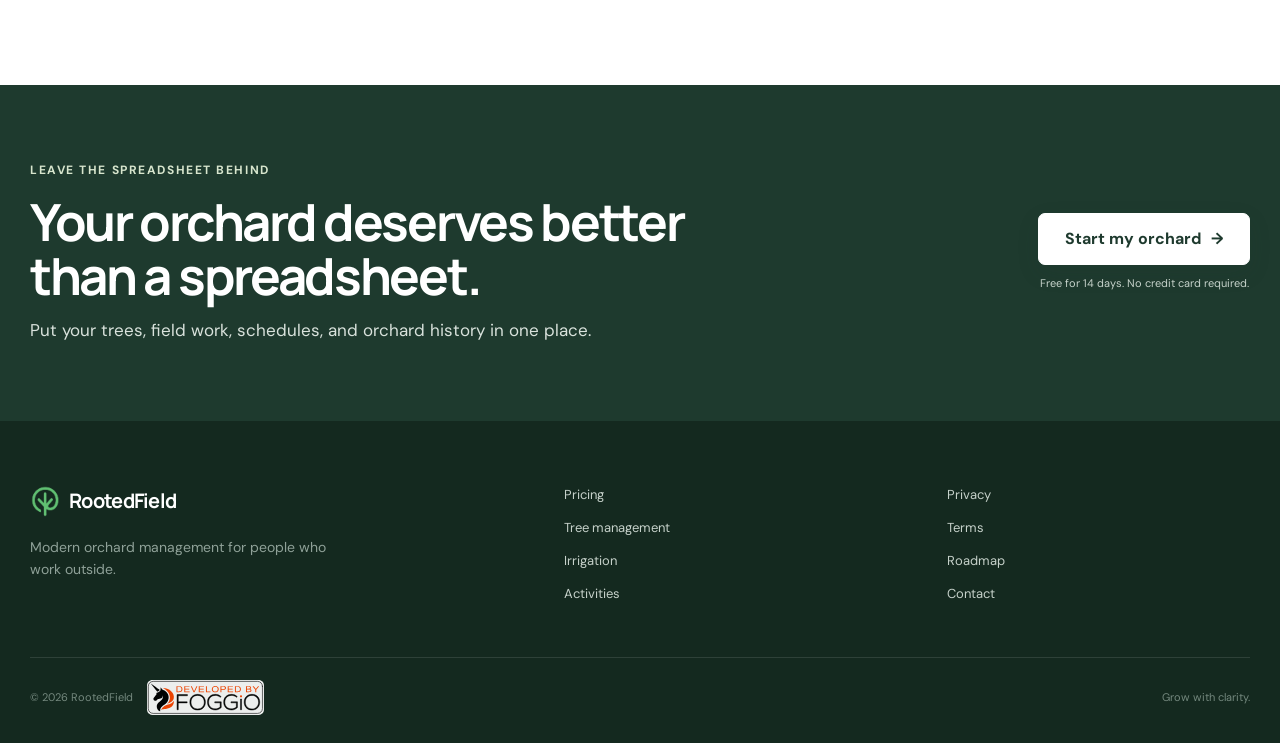
==== commit 9cce7365: "Update and enlarge FOGGiO footer badge" ====
--- a/index.html
+++ b/index.html
@@ -4,7 +4,7 @@
   <meta charset="UTF-8">
   <meta name="viewport" content="width=device-width, initial-scale=1.0">
   <title>RootedField | Orchard Management Software for Tree Tracking, Irrigation & Farm Operations</title>
-  <meta name="description" content="Track trees, plan irrigation, log field work, and explore smart orchard weather insights for water need, frost risk, spray conditions, and disease-weather risk.">
+  <meta name="description" content="RootedField is orchard management software for tracking trees, managing irrigation schedules, logging orchard activities, mapping tree locations, and organizing farm operations.">
   <meta name="robots" content="index, follow">
   <meta name="theme-color" content="#1e3a2e">
   <link rel="canonical" href="https://rootedfield.com/">
@@ -27,7 +27,7 @@
   <link rel="stylesheet" href="product-compositions.css">
 
   <script type="application/ld+json">
-  {"@context":"https://schema.org","@type":"SoftwareApplication","name":"RootedField","applicationCategory":"BusinessApplication","operatingSystem":"Web","url":"https://rootedfield.com/","description":"Orchard management software for tracking trees, irrigation schedules, activities, maps, and weather-based decision support.","offers":{"@type":"Offer","price":"0","priceCurrency":"USD","description":"Free plan and 14-day paid-plan trial available."}}
+  {"@context":"https://schema.org","@type":"SoftwareApplication","name":"RootedField","applicationCategory":"BusinessApplication","operatingSystem":"Web","url":"https://rootedfield.com/","description":"Orchard management software for tracking trees, irrigation schedules, activities, maps, and farm operations.","offers":{"@type":"Offer","price":"0","priceCurrency":"USD","description":"Free plan and 14-day paid-plan trial available."}}
   </script>
   <script type="application/ld+json">
   {"@context":"https://schema.org","@type":"Organization","name":"RootedField","url":"https://rootedfield.com/","logo":"https://rootedfield.com/logo_only.png","contactPoint":{"@type":"ContactPoint","email":"support@rootedfield.com","contactType":"customer support"}}
@@ -87,11 +87,10 @@
     </section>
 
     <section class="capabilities" aria-label="Product capabilities">
-      <div class="shell capability-row capability-row-weather">
+      <div class="shell capability-row">
         <a href="#tree-management"><svg aria-hidden="true"><use href="#icon-tree"/></svg><span><small>Know every tree</small>Tree Management</span></a>
         <a href="#mapping"><svg aria-hidden="true"><use href="#icon-pin"/></svg><span><small>See your orchard</small>GPS Mapping</span></a>
         <a href="#irrigation"><svg aria-hidden="true"><use href="#icon-drop"/></svg><span><small>Never miss a watering</small>Irrigation</span></a>
-        <a href="#weather"><svg aria-hidden="true"><use href="#icon-weather"/></svg><span><small>Plan around conditions</small>Smart Weather</span></a>
         <a href="#activity"><svg aria-hidden="true"><use href="#icon-check"/></svg><span><small>Remember every job</small>Activity Tracking</span></a>
         <a href="#pricing"><svg aria-hidden="true"><use href="#icon-team"/></svg><span><small>Work together</small>Team Collaboration</span></a>
       </div>
@@ -120,33 +119,6 @@
         <div class="shell feature-grid">
           <div class="feature-copy"><span class="section-number">04</span><h2>Stay ahead of watering.</h2><p>Smart scheduling helps you water the right trees at the right time—so nothing gets missed.</p><p class="quiet-emphasis">Stop trying to remember who got watered.</p><a class="text-link" href="orchard-irrigation-management.html">Explore irrigation tools <span aria-hidden="true">→</span></a></div>
           <div class="screenshot-frame screenshot-water composition-editorial tilt-left"><img src="orchard-irrigation-management.png" alt="RootedField watering schedule with last-watered date, overdue status, seasonal guidance, and automatic scheduling" loading="lazy" width="2028" height="1132"></div>
-        </div>
-      </article>
-      <article id="weather" class="feature feature-warm" aria-labelledby="weather-heading">
-        <div class="shell feature-grid visual-first">
-          <figure class="weather-visual">
-            <div class="screenshot-frame">
-              <video autoplay muted loop playsinline preload="auto" poster="assets/weather/weather-poster.jpg" width="4046" height="2062" aria-label="RootedField smart weather demonstration" aria-describedby="weather-caption weather-summary">
-                <source src="assets/weather/WX_Details.mp4" type="video/mp4">
-                <p><a href="assets/weather/WX_Details.mp4">Watch the RootedField weather demo</a>.</p>
-              </video>
-            </div>
-            <figcaption id="weather-caption">A closer look at WX Intel. Weather insights for your orchard, at a glance.</figcaption>
-            <details class="weather-transcript"><summary>Read the demo summary</summary><p id="weather-summary">The demo shows RootedField’s WX Intel overview and zooms into orchard condition cards for water need, frost risk, spray conditions, and disease-weather risk. Each card pairs an indicator with weather context. Current conditions include temperature, humidity, wind, and sunrise and sunset times. The displayed values are examples from the recording, not live conditions.</p></details>
-          </figure>
-          <div class="feature-copy">
-            <span class="section-number">05</span>
-            <p class="eyebrow">Smart orchard weather</p>
-            <h2 id="weather-heading">Turn weather into a clearer plan.</h2>
-            <p>Bring weather context into your orchard day. RootedField’s WX Intel brings together current conditions and weather-based guidance to help you decide what needs a closer look.</p>
-            <ul class="weather-highlights">
-              <li><strong>Water need &amp; frost risk.</strong> Review weather-derived moisture signals and forecast lows as you plan tree care.</li>
-              <li><strong>Spray conditions.</strong> See how wind and rain risk shape potential windows for field work.</li>
-              <li><strong>Disease-weather risk.</strong> Spot conditions that may favor disease development—not a diagnosis that disease is present.</li>
-            </ul>
-            <p class="weather-note">Use these weather-based estimates alongside observations in your orchard.</p>
-            <a class="text-link" href="orchard-irrigation-management.html">Explore irrigation tools <span aria-hidden="true">→</span></a>
-          </div>
         </div>
       </article>
     </section>
@@ -179,12 +151,11 @@
     <section class="final-cta"><div class="shell final-cta-inner"><div><p class="eyebrow light">Leave the spreadsheet behind</p><h2>Your orchard deserves better than a spreadsheet.</h2><p>Put your trees, field work, schedules, and orchard history in one place.</p></div><div><a class="button button-light" href="https://app.rootedfield.com/signup?trial=true" data-cta="final">Start my orchard <span aria-hidden="true">→</span></a><small>Free for 14 days. No credit card required.</small></div></div></section>
   </main>
 
-  <footer class="site-footer"><div class="shell footer-grid"><div><a class="brand footer-brand" href="index.html"><img src="logo_only.png" alt=""><span>RootedField</span></a><p>Modern orchard management for people who work outside.</p></div><nav aria-label="Footer navigation"><a href="pricing.html">Pricing</a><a href="solutions.html">Orchard solutions</a><a href="#weather">Smart weather</a><a href="tree-management.html">Tree management</a><a href="orchard-irrigation-management.html">Irrigation</a><a href="farm-field-activity-tracking.html">Activities</a></nav><nav aria-label="Legal and support"><a href="privacy.html">Privacy</a><a href="terms.html">Terms</a><a href="https://rootedfield.featurebase.app/roadmap" target="_blank" rel="noopener noreferrer">Roadmap</a><a href="mailto:support@rootedfield.com">Contact</a></nav></div><div class="shell footer-bottom"><span class="footer-credit-line"><span>© <span id="year"></span> RootedField</span><a class="footer-foggio" href="https://fogg.io" target="_blank" rel="noopener noreferrer" aria-label="Developed by FOGGiO — visit fogg.io"><img src="foggio_app_badge.svg" alt="Developed by FOGGiO" width="946" height="273" loading="lazy"></a></span><span>Grow with clarity.</span></div></footer>
+  <footer class="site-footer"><div class="shell footer-grid"><div><a class="brand footer-brand" href="index.html"><img src="logo_only.png" alt=""><span>RootedField</span></a><p>Modern orchard management for people who work outside.</p></div><nav aria-label="Footer navigation"><a href="pricing.html">Pricing</a><a href="tree-management.html">Tree management</a><a href="orchard-irrigation-management.html">Irrigation</a><a href="farm-field-activity-tracking.html">Activities</a></nav><nav aria-label="Legal and support"><a href="privacy.html">Privacy</a><a href="terms.html">Terms</a><a href="https://rootedfield.featurebase.app/roadmap" target="_blank" rel="noopener noreferrer">Roadmap</a><a href="mailto:support@rootedfield.com">Contact</a></nav></div><div class="shell footer-bottom"><span class="footer-credit-line"><span>© <span id="year"></span> RootedField</span><a class="footer-foggio" href="https://fogg.io" target="_blank" rel="noopener noreferrer" aria-label="Developed by FOGGiO — visit fogg.io"><img src="foggio_app_badge.svg" alt="Developed by FOGGiO" width="964" height="293" loading="lazy"></a></span><span>Grow with clarity.</span></div></footer>
 
   <div id="cookie-consent-banner" class="cookie-banner" hidden><div><strong>Cookie preferences</strong><p>We use necessary cookies to operate the site. With permission, analytics help us improve RootedField.</p></div><div class="cookie-actions"><button onclick="acceptAnalytics()">Accept analytics</button><button onclick="acceptNecessaryOnly()">Necessary only</button><button onclick="rejectCookies()">Reject</button></div></div>
 
   <svg class="svg-sprite" aria-hidden="true"><defs>
-    <symbol id="icon-weather" viewBox="0 0 32 32"><circle cx="11" cy="11" r="5"/><path d="M11 2v2M2 11h2M4.5 4.5 6 6M18 4l-1.5 2M10 25h14a5 5 0 0 0 0-10 7 7 0 0 0-13-1 5.5 5.5 0 0 0-1 11Z"/></symbol>
     <symbol id="icon-tree" viewBox="0 0 32 32"><path d="M16 28V15m0 5-5-5m5 1 5-5M9 18a7 7 0 1 1 12.9-3.8A6 6 0 1 1 16 24H9a6 6 0 0 1 0-12h.3"/></symbol>
     <symbol id="icon-pin" viewBox="0 0 32 32"><path d="M25 14c0 7-9 15-9 15S7 21 7 14a9 9 0 1 1 18 0Z"/><circle cx="16" cy="14" r="3"/></symbol>
     <symbol id="icon-drop" viewBox="0 0 32 32"><path d="M16 3S8 13 8 20a8 8 0 0 0 16 0c0-7-8-17-8-17Z"/><path d="M12 21a4 4 0 0 0 4 4"/></symbol>
--- a/styles.css
+++ b/styles.css
@@ -8,7 +8,7 @@
 .pricing-section{padding:100px 0;background:var(--ivory)}.pricing-grid{display:grid;grid-template-columns:repeat(3,1fr);gap:22px;align-items:stretch}.price-card{position:relative;display:flex;flex-direction:column;padding:34px;border:1px solid #dfe3dc;border-radius:12px;background:#fff}.price-card.featured{border:2px solid var(--olive);box-shadow:0 18px 45px rgba(30,58,46,.12)}.popular{position:absolute;top:0;right:24px;transform:translateY(-50%);padding:5px 10px;border-radius:20px;background:var(--olive);color:#fff;font-size:10px;font-weight:700;text-transform:uppercase;letter-spacing:.06em}.plan-name{margin:0;color:var(--olive);font-weight:700}.price-card h3{margin:8px 0 12px;color:var(--forest);font-family:"Manrope",sans-serif;font-size:40px;letter-spacing:-.04em}.price-card h3 small{font-size:14px;color:var(--stone);font-weight:500;letter-spacing:0}.price-card>p:not(.plan-name){min-height:50px;margin:0;color:var(--stone);font-size:14px}.price-card ul{margin:25px 0 30px;padding:0;list-style:none}.price-card li{margin:10px 0;font-size:14px}.price-card li:before{content:"✓";margin-right:9px;color:var(--olive);font-weight:700}.price-card .button{margin-top:auto}.button-outline{color:var(--forest);background:transparent}.button-outline:hover{color:#fff}.pricing-note{text-align:center;margin:26px 0 0;color:var(--stone);font-size:13px}.pricing-note a{text-decoration:underline;color:var(--forest)}
 .faq-section{padding:105px 0;background:#fff}.faq-grid{display:grid;grid-template-columns:.7fr 1.3fr;gap:100px}.faq-grid h2{margin:0;color:var(--forest);font-size:42px;line-height:1.08}.faq-intro{color:var(--stone)}.faq-intro a{text-decoration:underline;color:var(--forest)}.faq-list details{border-bottom:1px solid var(--line)}.faq-list summary{position:relative;padding:22px 40px 22px 0;color:var(--forest);font-weight:700;cursor:pointer;list-style:none}.faq-list summary::-webkit-details-marker{display:none}.faq-list summary:after{content:"+";position:absolute;right:5px;font-size:22px;font-weight:400}.faq-list details[open] summary:after{content:"−"}.faq-list details p{margin:0;padding:0 50px 22px 0;color:var(--stone);font-size:14px}
 .final-cta{padding:78px 0;background:var(--forest);color:#fff}.final-cta-inner{display:grid;grid-template-columns:1fr auto;align-items:center;gap:60px}.final-cta h2{max-width:760px;margin:0 0 14px;font-size:clamp(36px,4vw,54px);line-height:1.05}.final-cta p:not(.eyebrow){margin:0;color:#d9e2dc;font-size:17px}.final-cta-inner>div:last-child{display:flex;flex-direction:column;align-items:center;gap:10px}.button-light{background:#fff;border-color:#fff;color:var(--forest)}.button-light:hover{background:#eff4eb;color:var(--forest)}.final-cta small{color:#c7d3cb}
-.site-footer{padding:64px 0 28px;background:#14291f;color:#c6d1ca}.footer-grid{display:grid;grid-template-columns:1.5fr 1fr 1fr;gap:80px}.footer-brand img{filter:brightness(0) invert(1);opacity:.9}.footer-grid p{max-width:320px;color:#8fa198;font-size:14px}.footer-foggio{display:inline-flex;align-items:center}.footer-foggio img{display:block;width:78px;height:auto;opacity:.92;transition:opacity .2s ease}.footer-foggio:hover img,.footer-foggio:focus-visible img{opacity:1}.footer-foggio:focus-visible{outline:2px solid #fff;outline-offset:5px;border-radius:2px}.footer-grid nav{display:flex;flex-direction:column;gap:13px;font-size:13px}.footer-grid nav a:hover{color:#fff}.footer-bottom{display:flex;justify-content:space-between;align-items:center;margin-top:52px;padding-top:22px;border-top:1px solid rgba(255,255,255,.11);color:#74887e;font-size:11px}.footer-credit-line{display:flex;align-items:center;gap:14px}.cookie-banner{position:fixed;z-index:100;left:22px;right:22px;bottom:22px;display:flex;align-items:center;justify-content:space-between;gap:25px;max-width:1000px;margin:auto;padding:20px 22px;border:1px solid var(--line);border-radius:10px;background:#fff;box-shadow:0 18px 50px rgba(20,41,31,.2)}.cookie-banner[hidden]{display:none}.cookie-banner strong{color:var(--forest)}.cookie-banner p{margin:4px 0 0;color:var(--stone);font-size:12px}.cookie-actions{display:flex;gap:8px;flex:none}.cookie-actions button{padding:9px 12px;border:1px solid var(--line);border-radius:5px;background:#fff;color:var(--forest);font-size:11px;font-weight:700;cursor:pointer}.cookie-actions button:first-child{background:var(--forest);color:#fff}.svg-sprite{position:absolute;width:0;height:0;overflow:hidden}
+.site-footer{padding:64px 0 28px;background:#14291f;color:#c6d1ca}.footer-grid{display:grid;grid-template-columns:1.5fr 1fr 1fr;gap:80px}.footer-brand img{filter:brightness(0) invert(1);opacity:.9}.footer-grid p{max-width:320px;color:#8fa198;font-size:14px}.footer-foggio{display:inline-flex;align-items:center}.footer-foggio img{display:block;width:117px;height:auto;opacity:.92;transition:opacity .2s ease}.footer-foggio:hover img,.footer-foggio:focus-visible img{opacity:1}.footer-foggio:focus-visible{outline:2px solid #fff;outline-offset:5px;border-radius:2px}.footer-grid nav{display:flex;flex-direction:column;gap:13px;font-size:13px}.footer-grid nav a:hover{color:#fff}.footer-bottom{display:flex;justify-content:space-between;align-items:center;margin-top:52px;padding-top:22px;border-top:1px solid rgba(255,255,255,.11);color:#74887e;font-size:11px}.footer-credit-line{display:flex;align-items:center;gap:14px}.cookie-banner{position:fixed;z-index:100;left:22px;right:22px;bottom:22px;display:flex;align-items:center;justify-content:space-between;gap:25px;max-width:1000px;margin:auto;padding:20px 22px;border:1px solid var(--line);border-radius:10px;background:#fff;box-shadow:0 18px 50px rgba(20,41,31,.2)}.cookie-banner[hidden]{display:none}.cookie-banner strong{color:var(--forest)}.cookie-banner p{margin:4px 0 0;color:var(--stone);font-size:12px}.cookie-actions{display:flex;gap:8px;flex:none}.cookie-actions button{padding:9px 12px;border:1px solid var(--line);border-radius:5px;background:#fff;color:var(--forest);font-size:11px;font-weight:700;cursor:pointer}.cookie-actions button:first-child{background:var(--forest);color:#fff}.svg-sprite{position:absolute;width:0;height:0;overflow:hidden}
 @media(max-width:980px){.header-inner{grid-template-columns:1fr auto}.header-actions{display:none}.menu-toggle{display:block}.site-nav{position:absolute;left:0;right:0;top:76px;display:none;flex-direction:column;align-items:stretch;gap:0;padding:12px 24px 22px;background:var(--ivory);border-bottom:1px solid var(--line)}.site-nav.open{display:flex}.site-nav a{padding:12px 0}.hero-grid{grid-template-columns:1fr;gap:42px}.hero-copy{max-width:680px}.capability-row{overflow-x:auto;grid-template-columns:repeat(5,210px);justify-content:start}.feature-grid,.feature-grid:not(.visual-first){gap:46px}.steps{gap:35px}.steps li{grid-template-columns:55px 1fr;gap:13px}.step-icon{width:55px;height:55px}.steps li:not(:last-child):after{display:none}.faq-grid{gap:55px}.footer-grid{gap:45px}}
 @media(max-width:720px){.shell{width:min(calc(100% - 32px),var(--shell))}.site-header{position:relative}.header-inner{height:68px}.site-nav{top:68px}.brand img{width:140px}.hero{padding:44px 0 54px}.hero h1{font-size:47px}.lede{font-size:16px}.button-row{align-items:flex-start;flex-direction:column;gap:18px}.proof-list{gap:8px 14px}.product-label{right:10px;bottom:10px}.feature{padding:70px 0}.feature-grid,.feature-grid:not(.visual-first){display:flex;flex-direction:column;gap:36px}.feature-grid:not(.visual-first) .feature-copy{order:0}.feature-grid:not(.visual-first)>:not(.feature-copy){order:1}.feature-copy{max-width:none}.feature h2{font-size:38px}.screenshot-frame,.map-visual{width:100%}.screenshot-trees{aspect-ratio:1.15}.screenshot-activity{aspect-ratio:1.2}.screenshot-water{aspect-ratio:1.2}.steps{grid-template-columns:1fr;gap:30px;max-width:440px;margin:auto}.how-it-works,.pricing-section,.faq-section{padding:75px 0}.scale-section{min-height:500px}.scale-count{font-size:13px;gap:8px}.scale-count i{width:20px}.pricing-grid{grid-template-columns:1fr;gap:18px}.price-card>p:not(.plan-name){min-height:0}.faq-grid{grid-template-columns:1fr;gap:30px}.faq-grid h2{font-size:38px}.final-cta-inner{grid-template-columns:1fr;gap:32px}.final-cta-inner>div:last-child{align-items:flex-start}.footer-grid{grid-template-columns:1fr 1fr;gap:35px}.footer-grid>div{grid-column:1/-1}.footer-credit-line{align-items:flex-start;flex-direction:column;gap:9px}.cookie-banner{left:12px;right:12px;bottom:12px;flex-direction:column;align-items:stretch}.cookie-actions{flex-wrap:wrap}}
 @media(prefers-reduced-motion:reduce){html{scroll-behavior:auto}*,*:before,*:after{animation-duration:.01ms!important;transition-duration:.01ms!important}}
